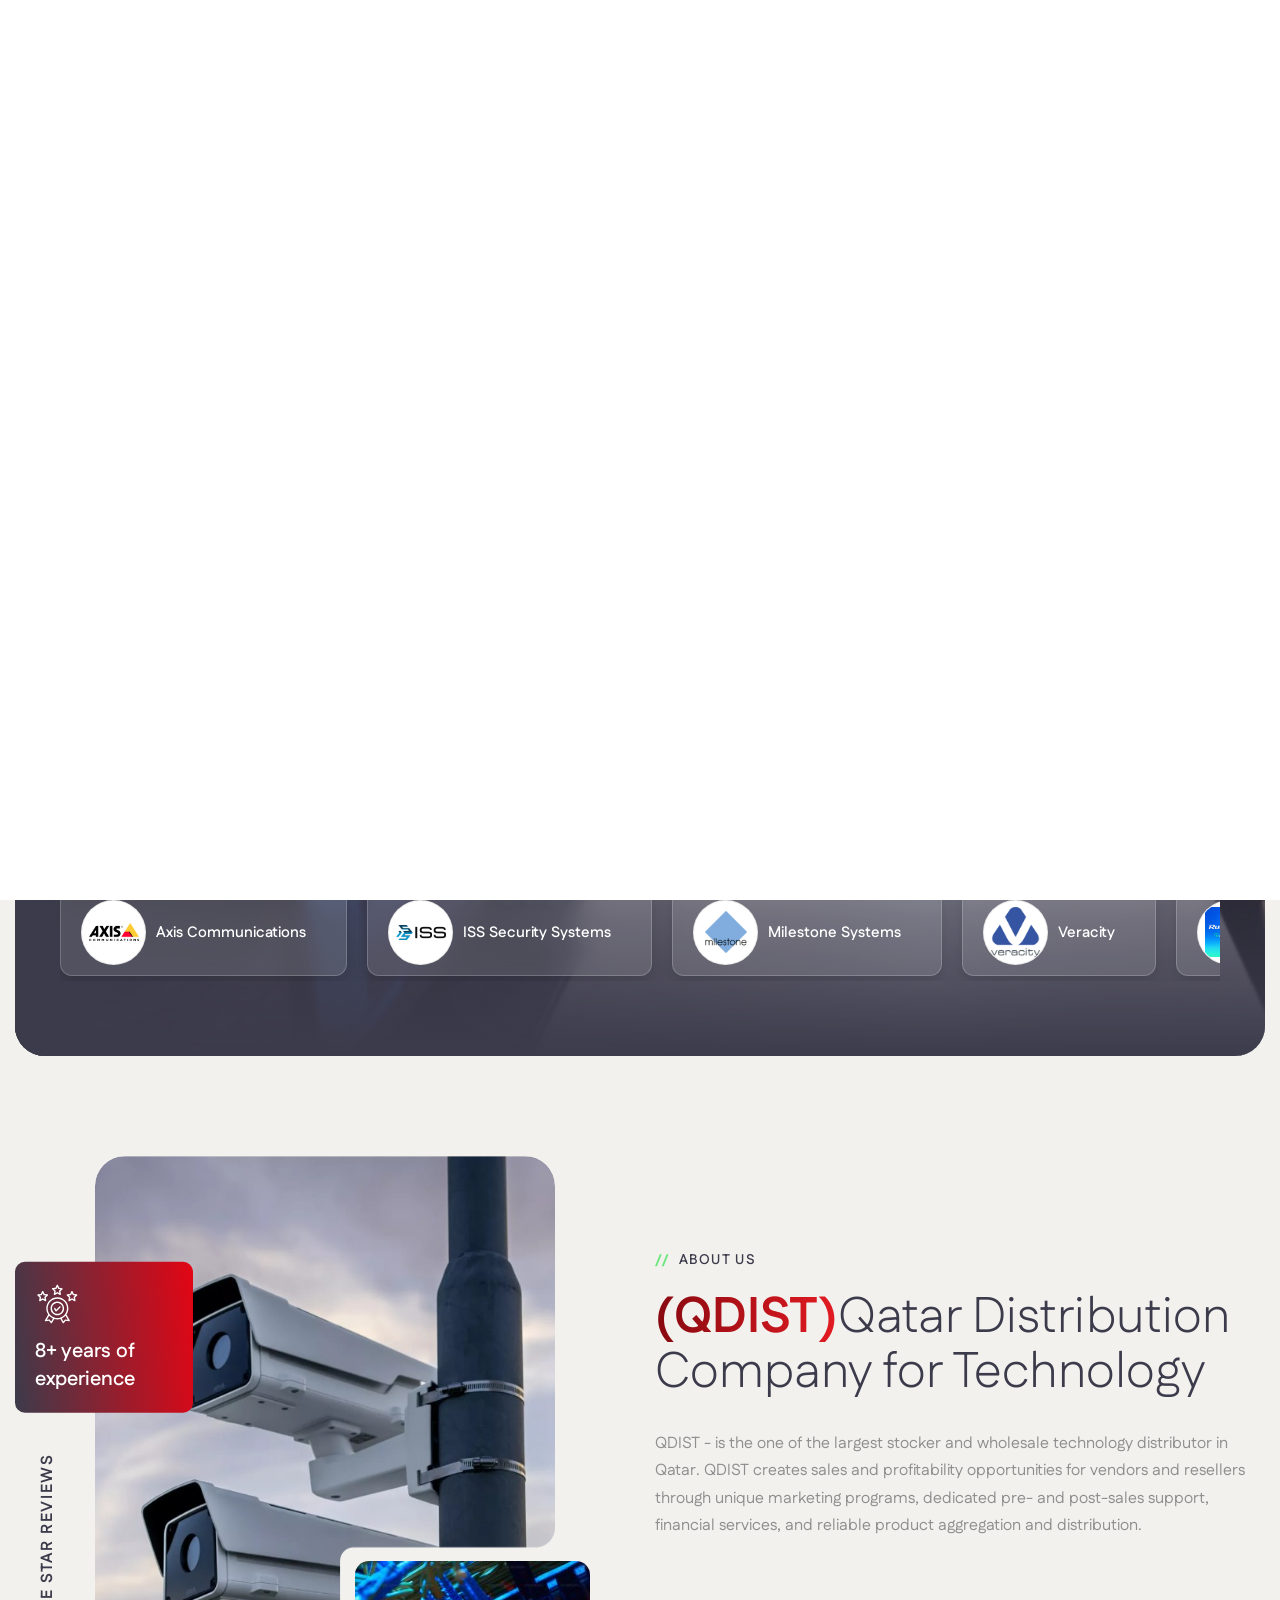
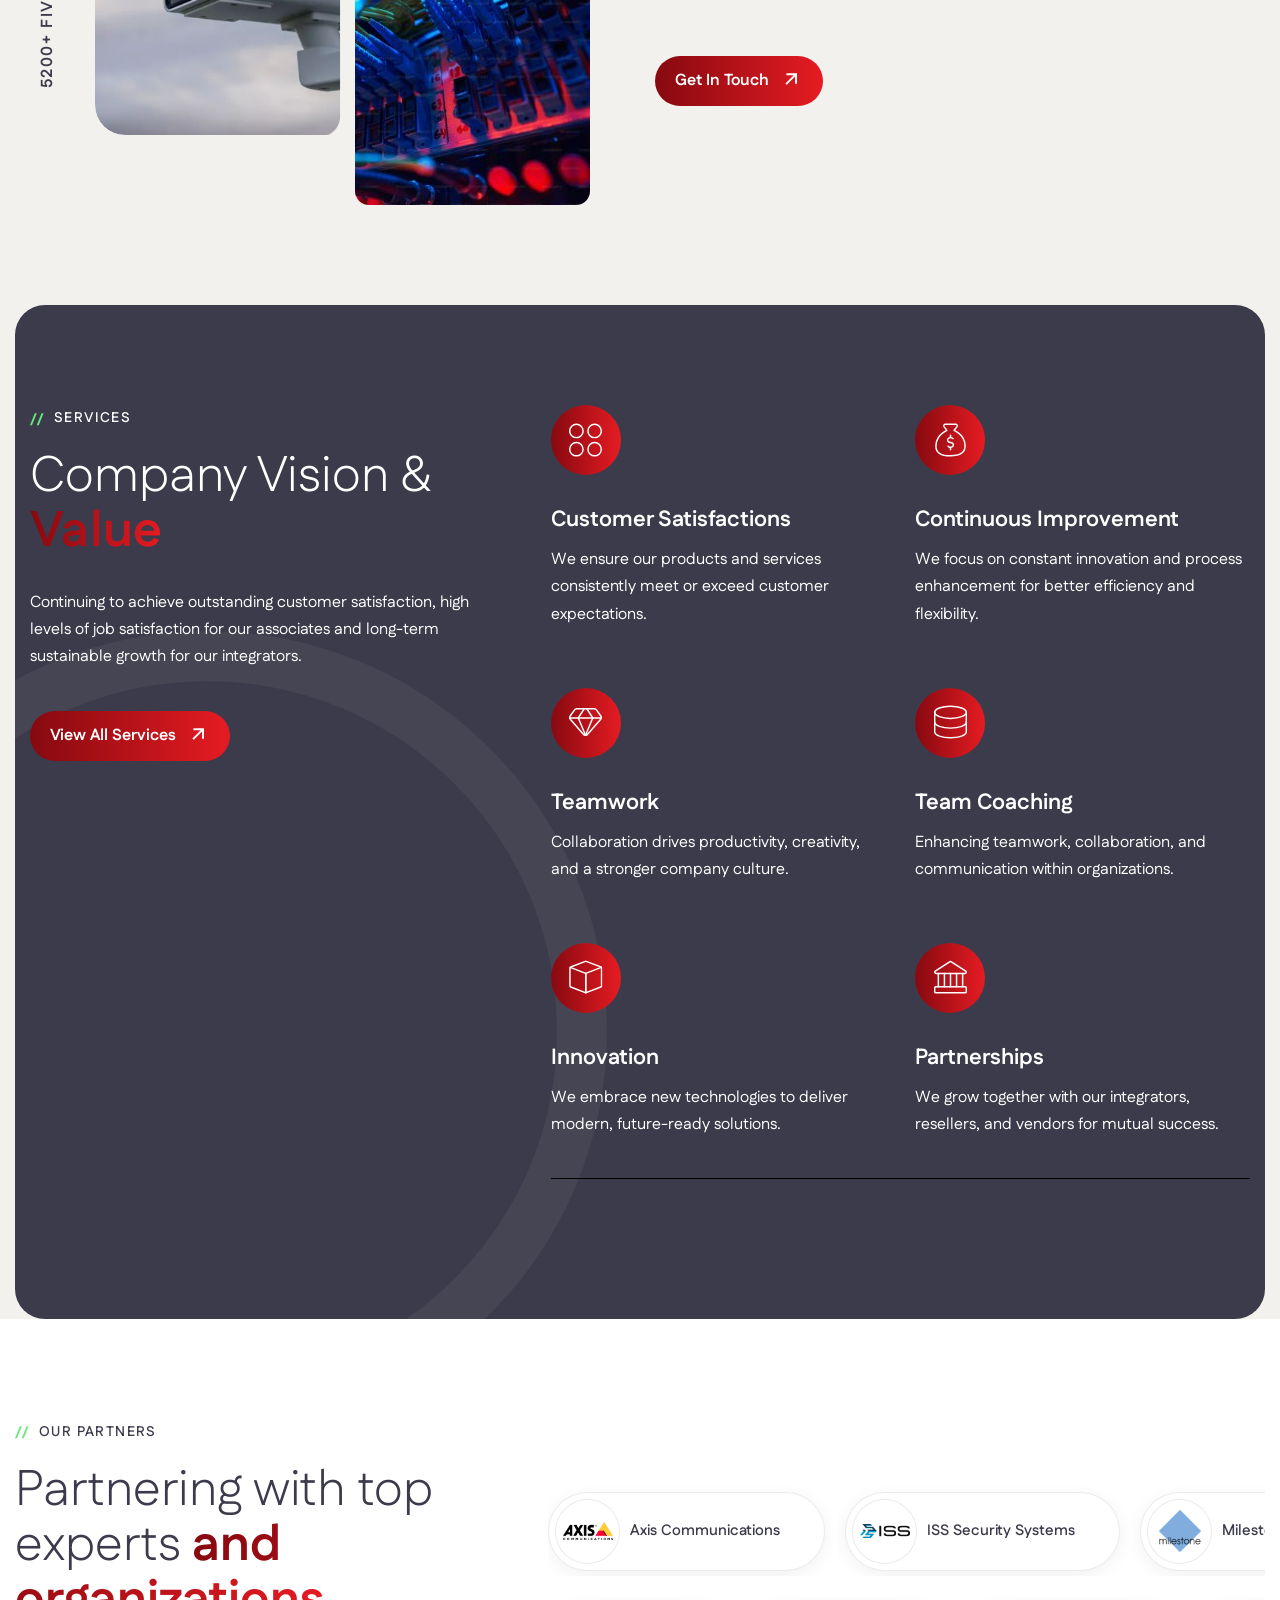
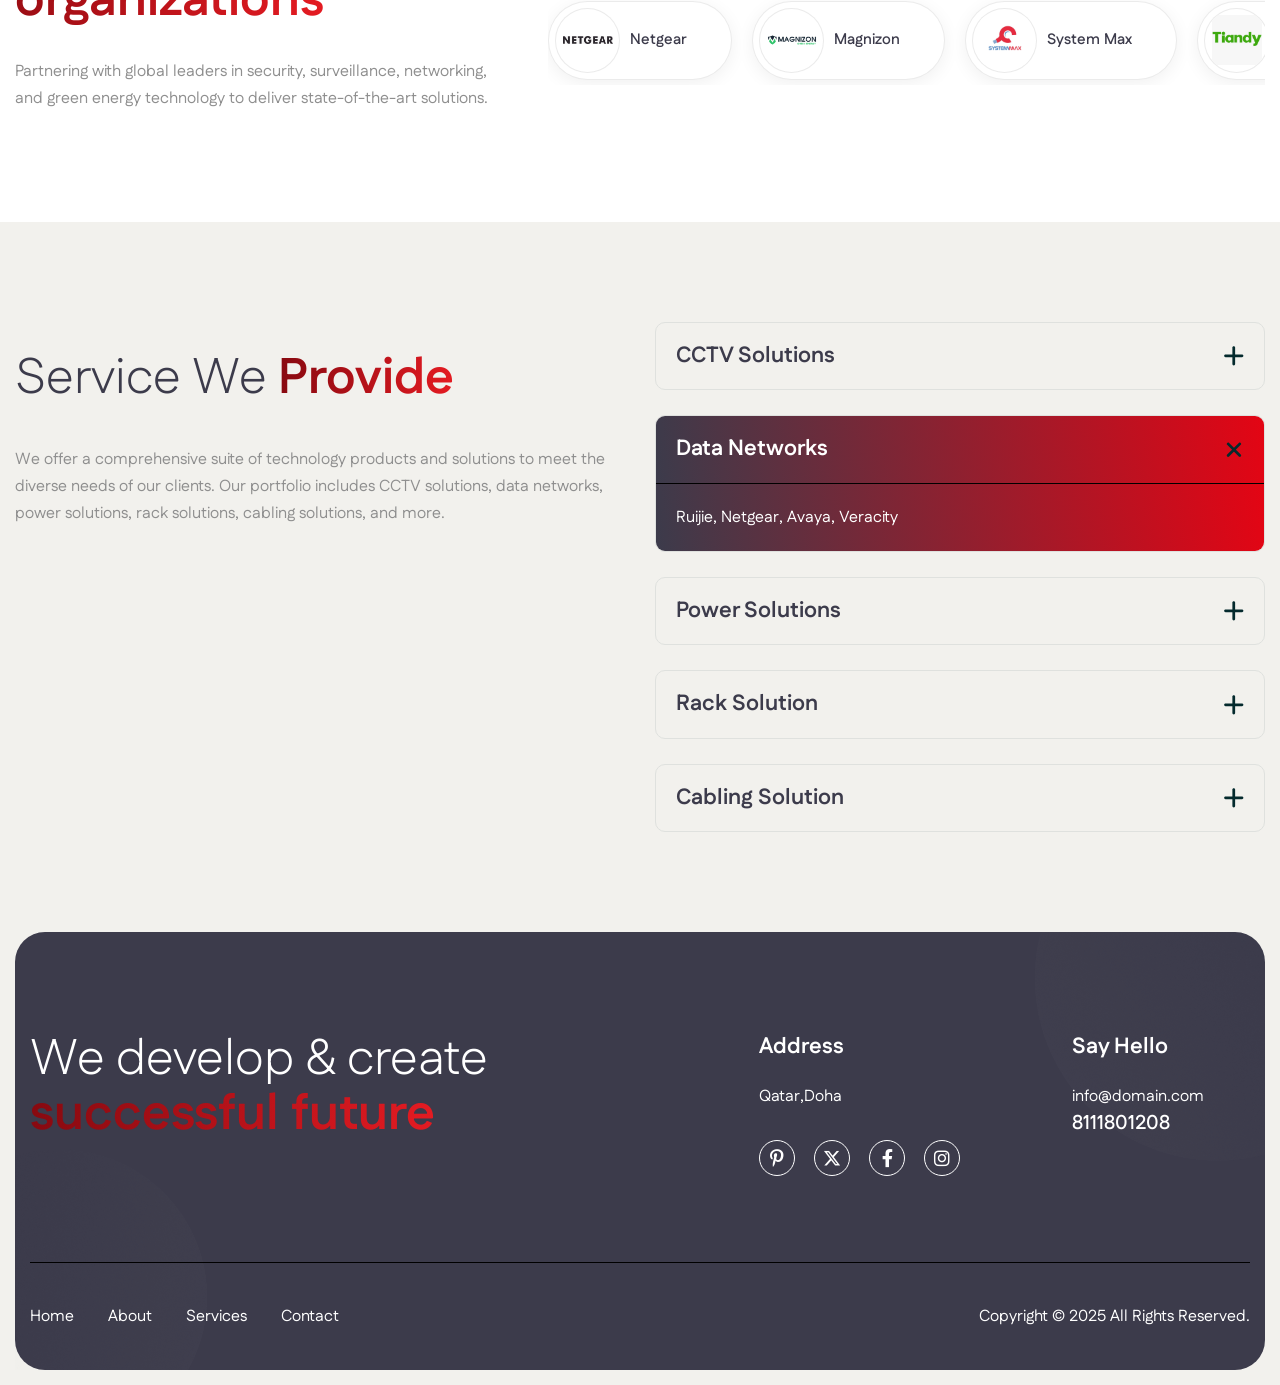
==== index.html @ bc9362ce "new" ====
<!DOCTYPE html>
<html lang="zxx">

<head>
    <!-- Meta -->
    <meta charset="utf-8">
    <meta http-equiv="X-UA-Compatible" content="IE=edge">
    <meta name="viewport" content="width=device-width, initial-scale=1.0, maximum-scale=1">
    <meta name="description" content="">
    <meta name="keywords" content="">
    <meta name="author" content="Awaiken">
    <!-- Page Title -->
    <title>Qdist</title>
    <!-- Favicon Icon -->
    <!-- <link rel="shortcut icon" type="image/x-icon" href="images/favicon.png"> -->
    <!-- Preconnect & Speed Resource Hints -->
    <link rel="dns-prefetch" href="https://fonts.googleapis.com">
    <link rel="dns-prefetch" href="https://fonts.gstatic.com">
    <link rel="preconnect" href="https://fonts.googleapis.com">
    <link rel="preconnect" href="https://fonts.gstatic.com" crossorigin>
    <link rel="preload" as="image" href="images/HeroSection/b.jpg">
    <link href="https://fonts.googleapis.com/css2?family=Fustat:wght@200..800&display=swap" rel="stylesheet">
    <!-- Bootstrap Css -->
    <link href="css/bootstrap.min.css" rel="stylesheet" media="screen">
    <!-- SlickNav Css -->
    <link href="css/slicknav.min.css" rel="stylesheet">
    <!-- Swiper Css -->
    <link rel="stylesheet" href="css/swiper-bundle.min.css">
    <!-- Font Awesome Icon Css-->
    <link href="css/all.css" rel="stylesheet" media="screen">
    <!-- Animated Css -->
    <link href="css/animate.css" rel="stylesheet">
    <!-- Magnific Popup Core Css File -->
    <link rel="stylesheet" href="css/magnific-popup.css">
    <!-- Mouse Cursor Css File -->
    <link rel="stylesheet" href="css/mousecursor.css">
    <!-- Main Custom Css -->
    <link href="css/custom.css" rel="stylesheet" media="screen">
    <link rel="stylesheet" href="css/mil-preloader.css">
</head>
<style>
    @import url('https://fonts.googleapis.com/css2?family=Agdasima:wght@400;700&family=Bonheur+Royale&family=Michroma&display=swap');
    .agdasima-regular {
  font-family: "Agdasima", sans-serif;
  font-weight: 400;
  font-style: normal;
  font-size: 60px;
}

</style>
<body>

<!-- Preloader Start -->
<script>
    if (sessionStorage.getItem('qdist_preloader_shown')) {
        document.write('<style>.mil-preloader { display: none !important; }</style>');
    }
</script>
<div class="mil-preloader">
    <div class="mil-preloader-animation">
        <div class="mil-pos-abs mil-animation-1">
            <p class="mil-h3 mil-muted mil-thin">Innovative</p>
            <p class="mil-h3 mil-muted">Connected</p>
            <p class="mil-h3 mil-muted mil-thin">Empowered</p>
        </div>
        <div class="mil-pos-abs mil-animation-2">
            <div class="mil-reveal-frame">
                <p class="mil-reveal-box"></p>
                <p class="mil-h3 mil-muted mil-thin">Empowering Qatar's Tech Infrastructure with <span style="color: red;"><b>QDIST</b></span></p>
            </div>
        </div>
    </div>
</div>
<!-- Preloader End -->

    <!-- Header Start -->
    <header class="main-header">
        <div class="header-sticky">
            <nav class="navbar navbar-expand-lg">
                <div class="container-fluid">
                    <!-- Logo Start -->
                    <a class="navbar-brand" href="./">
                        <img src="images/logo/New.png" alt="QDIST Logo" style="max-height: 70px; width: auto; vertical-align: middle;">
                    </a>
                    <!-- Logo End -->

                    <!-- Main Menu Start -->
                    <div class="collapse navbar-collapse main-menu">
                        <div class="nav-menu-wrapper">
                            <ul class="navbar-nav mr-auto" id="menu">
                                <li class="nav-item active"><a class="nav-link" href="./">Home</a></li>
                                <li class="nav-item"><a class="nav-link" href="service.html">About Us</a></li>
                                <li class="nav-item"><a class="nav-link" href="contact.html">Contact Us</a></li>
                            </ul>
                        </div>
                        <!-- Header Btn Start -->
                        <div class="header-btn d-inline-flex">
                            <a href="contact.html#google-map" class="btn-phone"><i class="fa-solid fa-location-dot"></i>Location</a>
                            <a href="contact.html" class="btn-default">get in touch</a>
                        </div>
                        <!-- Header Btn End -->
                    </div>
                    <!-- Main Menu End -->
                    <div class="navbar-toggle"></div>
                </div>
            </nav>
            <div class="responsive-menu"></div>
        </div>
    </header>
    <!-- Header End -->

    <!-- Hero Section Start -->
    <div class="hero bg-section">
        <!-- Hero Background Slideshow Start -->
        <div class="hero-bg-slideshow">
            <div class="hero-bg-slide active" style="background-image: url('images/HeroSection/b.jpg');"></div>
            <div class="hero-bg-slide" style="background-image: url('images/HeroSection/34.jpg');"></div>
            <div class="hero-bg-slide" style="background-image: url('images/HeroSection/Cam.jpg');"></div>
            <!-- <div class="hero-bg-slide" style="background-image: url('images/HeroSection/56.jpg');"></div> -->
                        <!-- <div class="hero-bg-slide" style="background-image: url('images/HeroSection/67.jpg');"></div> -->
                                                <div class="hero-bg-slide" style="background-image: url('images/HeroSection/78.jpg');"></div>

        </div>
        <!-- Hero Background Slideshow End -->

        <div class="hero-section">
            <div class="container-fluid">
                <div class="row">
                    <div class="col-lg-6 col-md-9">
                        <!-- Hero Content Start -->
                        <div class="hero-content">
                            <!-- Section Title Start -->
                            <div class="section-title">
                                <!-- <h3 class="wow fadeInUp">QATAR DISTRIBUTION COMPANY FOR TECHNOLOGY</h3> -->
                                <h1 class="wow fadeInUp" data-wow-delay="0.2s"><span style="color: #E41B22;">Q</span>DIST— Your Leading Technology Distribution Partner</h1>
                            </div>
                            <!-- Section Title End -->

                            <!-- Hero Button Start -->
                            <div class="hero-btn wow fadeInUp" data-wow-delay="0.4s">
                                <a href="contact.html" class="btn-default">get in touch</a>
                                <a href="service.html" class="btn-default btn-highlighted">explore more</a>
                            </div>
                            <!-- Hero Button End -->
                        </div>
                        <!-- Hero Content End -->
                    </div>
                </div>

                <div class="row">
                    <div class="col-lg-12">
                        <div class="hero-marquee-box wow fadeInUp" data-wow-delay="0.6s">
                            <h4 class="hero-marquee-title">// OUR BRANDS</h4>
                            <div class="marquee-container">
                                <div class="marquee-row" style="margin-bottom: 0;">
                                    <div class="marquee-track marquee-left" style="animation-duration: 35s;">
                                        <!-- Partner Items -->
                                        <div class="expertise-item" data-partner="axis">
                                            <div class="expertise-image">
                                                <figure class="image-anime">
                                                    <img src="images/partners/Axis_Communications_logo.svg.webp" alt="Axis Communications">
                                                </figure>
                                            </div>
                                            <div class="expertise-content">
                                                <p>Axis Communications</p>
                                            </div>
                                        </div>

                                        <div class="expertise-item" data-partner="iss">
                                            <div class="expertise-image">
                                                <figure class="image-anime">
                                                    <img src="images/partners/LOGO-ISS-Blanco_2026-300x88.png.webp" alt="ISS Intelligent Security Systems">
                                                </figure>
                                            </div>
                                            <div class="expertise-content">
                                                <p>ISS Security Systems</p>
                                            </div>
                                        </div>

                                        <div class="expertise-item" data-partner="milestone">
                                            <div class="expertise-image">
                                                <figure class="image-anime">
                                                    <img src="images/partners/milestone-systems-logo-png-transparent.png" alt="Milestone Systems">
                                                </figure>
                                            </div>
                                            <div class="expertise-content">
                                                <p>Milestone Systems</p>
                                            </div>
                                        </div>

                                        <div class="expertise-item" data-partner="veracity">
                                            <div class="expertise-image">
                                                <figure class="image-anime">
                                                    <img src="images/partners/logo.png" alt="Veracity">
                                                </figure>
                                            </div>
                                            <div class="expertise-content">
                                                <p>Veracity</p>
                                            </div>
                                        </div>

                                        <div class="expertise-item" data-partner="ruijie">
                                            <div class="expertise-image">
                                                <figure class="image-anime">
                                                    <img src="images/partners/Ruijie.jpeg" alt="Ruijie Networks">
                                                </figure>
                                            </div>
                                            <div class="expertise-content">
                                                <p>Ruijie Networks</p>
                                            </div>
                                        </div>

                                        <div class="expertise-item" data-partner="netgear">
                                            <div class="expertise-image">
                                                <figure class="image-anime">
                                                    <img src="images/partners/Netgear.jpeg" alt="Netgear">
                                                </figure>
                                            </div>
                                            <div class="expertise-content">
                                                <p>Netgear</p>
                                            </div>
                                        </div>

                                        <div class="expertise-item" data-partner="multimedia">
                                            <div class="expertise-image">
                                                <figure class="image-anime">
                                                    <img src="images/partners/idMKXMcOik_logos.png" alt="Multimedia Connect">
                                                </figure>
                                            </div>
                                            <div class="expertise-content">
                                                <p>Magnizon</p>
                                            </div>
                                        </div>

                                        <div class="expertise-item" data-partner="systemmax">
                                            <div class="expertise-image">
                                                <figure class="image-anime">
                                                    <img src="images/partners/353656364_6041986505911493_4466108540087880885_n.jpg" alt="System Max">
                                                </figure>
                                            </div>
                                            <div class="expertise-content">
                                                <p>System Max</p>
                                            </div>
                                        </div>

                                        <div class="expertise-item" data-partner="tiandy">
                                            <div class="expertise-image">
                                                <figure class="image-anime">
                                                    <img src="images/partners/Tiandy.jpeg" alt="Tiandy Technology">
                                                </figure>
                                            </div>
                                            <div class="expertise-content">
                                                <p>Tiandy Technology</p>
                                            </div>
                                        </div>

                                        <!-- Duplicated for Infinite Seamless Loop -->
                                        <div class="expertise-item" data-partner="axis">
                                            <div class="expertise-image">
                                                <figure class="image-anime">
                                                    <img src="images/partners/Axis_Communications_logo.svg.webp" alt="Axis Communications">
                                                </figure>
                                            </div>
                                            <div class="expertise-content">
                                                <p>Axis Communications</p>
                                            </div>
                                        </div>

                                        <div class="expertise-item" data-partner="iss">
                                            <div class="expertise-image">
                                                <figure class="image-anime">
                                                    <img src="images/partners/LOGO-ISS-Blanco_2026-300x88.png.webp" alt="ISS Intelligent Security Systems">
                                                </figure>
                                            </div>
                                            <div class="expertise-content">
                                                <p>ISS Security Systems</p>
                                            </div>
                                        </div>

                                        <div class="expertise-item" data-partner="milestone">
                                            <div class="expertise-image">
                                                <figure class="image-anime">
                                                    <img src="images/partners/milestone-systems-logo-png-transparent.png" alt="Milestone Systems">
                                                </figure>
                                            </div>
                                            <div class="expertise-content">
                                                <p>Milestone Systems</p>
                                            </div>
                                        </div>

                                        <div class="expertise-item" data-partner="veracity">
                                            <div class="expertise-image">
                                                <figure class="image-anime">
                                                    <img src="images/partners/logo.png" alt="Veracity">
                                                </figure>
                                            </div>
                                            <div class="expertise-content">
                                                <p>Veracity</p>
                                            </div>
                                        </div>

                                        <div class="expertise-item" data-partner="ruijie">
                                            <div class="expertise-image">
                                                <figure class="image-anime">
                                                    <img src="images/partners/Ruijie.jpeg" alt="Ruijie Networks">
                                                </figure>
                                            </div>
                                            <div class="expertise-content">
                                                <p>Ruijie Networks</p>
                                            </div>
                                        </div>

                                        <div class="expertise-item" data-partner="netgear">
                                            <div class="expertise-image">
                                                <figure class="image-anime">
                                                    <img src="images/partners/Netgear.jpeg" alt="Netgear">
                                                </figure>
                                            </div>
                                            <div class="expertise-content">
                                                <p>Netgear</p>
                                            </div>
                                        </div>

                                        <div class="expertise-item" data-partner="multimedia">
                                            <div class="expertise-image">
                                                <figure class="image-anime">
                                                    <img src="images/partners/idMKXMcOik_logos.png" alt="Multimedia Connect">
                                                </figure>
                                            </div>
                                            <div class="expertise-content">
                                                <p>Magnizon</p>
                                            </div>
                                        </div>

                                        <div class="expertise-item" data-partner="systemmax">
                                            <div class="expertise-image">
                                                <figure class="image-anime">
                                                    <img src="images/partners/353656364_6041986505911493_4466108540087880885_n.jpg" alt="System Max">
                                                </figure>
                                            </div>
                                            <div class="expertise-content">
                                                <p>System Max</p>
                                            </div>
                                        </div>

                                        <div class="expertise-item" data-partner="tiandy">
                                            <div class="expertise-image">
                                                <figure class="image-anime">
                                                    <img src="images/partners/Tiandy.jpeg" alt="Tiandy Technology">
                                                </figure>
                                            </div>
                                            <div class="expertise-content">
                                                <p>Tiandy Technology</p>
                                            </div>
                                        </div>
                                    </div>
                                </div>
                            </div>
                        </div>
                    </div>
                </div>
            </div>
        </div>
    </div>
    <!-- Hero Section End -->

    <!-- About Us Section Start -->
    <div class="about-us">
        <div class="container">
            <div class="row align-items-center">
                <div class="col-lg-6">
                    <!-- About Us Image Start -->
                    <div class="about-us-images">
                        <!-- About Us Img Start -->
                        <div class="about-us-img-1">
                            <figure class="image-anime">
                                <img src="images/Cam.jpeg" alt="">
                            </figure>
                        </div>
                        <!-- About Us Img End -->

                        <!-- About Us Img Start -->
                        <div class="about-us-img-2">
                            <figure class="image-anime">
                                <img src="images/about-us-img-2.jpg" alt="">
                            </figure>
                        </div>
                        <!-- About Us Img End -->

                        <!-- About Experience Box Start -->
                        <div class="about-experience-box">
                            <div class="icon-box">
                                <img src="images/icon-company-experience.svg" alt="">
                            </div>

                            <div class="about-experience-content">
                                <h3><span class="counter">30</span>+ years of experience</h3>
                            </div>
                        </div>
                        <!-- About Experience Box End -->

                        <!-- Company Review Start -->
                        <div class="company-review">
                            <h3>5200+ five star reviews</h3>
                        </div>
                        <!-- Company Review End -->
                    </div>
                    <!-- About Us Image End -->
                </div>

                <div class="col-lg-6">
                    <!-- About Us Content Start -->
                    <div class="about-us-content">
                        <!-- Section Title Start -->
                        <div class="section-title">
                            <h3 class="wow fadeInUp">about us</h3>
                            <h2 class="wow fadeInUp" data-wow-delay="0.2s"><span>(QDIST)</span>Qatar Distribution Company for Technology</h2>
                            <p class="wow fadeInUp" data-wow-delay="0.4s">QDIST - is the one of the largest stocker and wholesale technology distributor in Qatar. QDIST creates sales and profitability opportunities for vendors and resellers through unique marketing programs, dedicated pre- and post-sales support, financial services, and reliable product aggregation and distribution. </p>
                        </div>
                        <!-- Section Title End -->

                        <!-- About Us List Start -->
                        <div class="about-us-list wow fadeInUp" data-wow-delay="0.6s">
                            <ul>
                                <!-- <li>Cabling Solutions BL – Optronics, Selsor, B3</li> -->
<!-- 
                                <li>CCTV Solutions BL – Axis, Everfocus, Wavestore, GVD</li>
                                <li>Data Networks BL – Fujitsu, Netgear</li>
                                <li>Printing Solutions BL – PrintGear</li>
                                <li>Power Solutions BL – Tripp-Lite, the global leader in power solutions</li>
                            
                                
                                 -->
                              
                            </ul>
                        </div>
                        <br>
                        <br>
                        <br>
                        <!-- About Us List End -->

                    
                        <!-- About Us Body End -->

                        <!-- About Us Footet Start -->
                        <div class="about-us-footer wow fadeInUp" data-wow-delay="1s">
                            <a href="contact.html" class="btn-default">get in touch</a>
                        </div>
                        <!-- About Us Footet End -->
                    </div>
                    <!-- About Us Content End -->
                </div>
            </div>
        </div>
    </div>
    <!-- About Us Section End -->




    
    <!-- Our Service Start -->
    <div class="our-service bg-section">
        <div class="container">
            <div class="row">
                <div class="col-lg-5">
                    <!-- Service Content Start -->
                    <div class="service-content">
                        <!-- Section Title Start -->
                        <div class="section-title">
                            <h3 class="wow fadeInUp">services</h3>
                            <h2 class="wow fadeInUp" data-wow-delay="0.25s">Company Vision & <span>Value</span></h2>
                            <p class="wow fadeInUp" data-wow-delay="0.5s">Continuing to achieve outstanding customer satisfaction, high levels of job satisfaction for our associates and long-term sustainable growth for our integrators.</p>
                        </div>
                        <!-- Section Title End -->

                        <!-- Service Btn Start -->
                        <div class="service-btn wow fadeInUp" data-wow-delay="0.75s">
                            <a href="service.html" class="btn-default">view all services</a>
                        </div>
                        <!-- Service Btn End -->
                    </div>
                    <!-- Service Content End -->
                </div>

                <div class="col-lg-7">
                    <!-- Service Item List Start -->
                    <div class="service-item-list">
                        <!-- Service Item Start -->
                        <div class="service-item wow fadeInUp">
                            <div class="icon-box">
                                <img src="images/icon-services-1.svg" alt="">
                            </div>

                            <div class="service-item-content">
                                <h3>Customer Satisfactions</h3>
                                <p>We ensure our products and services consistently meet or exceed customer expectations.</p>
                            </div>
                        </div>
                        <!-- Service Item Start -->

                        <!-- Service Item Start -->
                        <div class="service-item wow fadeInUp" data-wow-delay="0.2s">
                            <div class="icon-box">
                                <img src="images/icon-services-2.svg" alt="">
                            </div>

                            <div class="service-item-content">
                                <h3>Continuous Improvement</h3>
                                <p>We focus on constant innovation and process enhancement for better efficiency and flexibility.</p>
                            </div>
                        </div>
                        <!-- Service Item Start -->

                        <!-- Service Item Start -->
                        <div class="service-item wow fadeInUp" data-wow-delay="0.4s">
                            <div class="icon-box">
                                <img src="images/icon-services-3.svg" alt="">
                            </div>

                            <div class="service-item-content">
                                <h3>Teamwork</h3>
                                <p>Collaboration drives productivity, creativity, and a stronger company culture.</p>
                            </div>
                        </div>
                        <!-- Service Item Start -->

                        <!-- Service Item Start -->
                        <div class="service-item wow fadeInUp" data-wow-delay="0.6s">
                            <div class="icon-box">
                                <img src="images/icon-services-4.svg" alt="">
                            </div>

                            <div class="service-item-content">
                                <h3>team coaching</h3>
                                <p>Enhancing teamwork, collaboration, and communication within organizations.</p>
                            </div>
                        </div>
                        <!-- Service Item Start -->

                        <!-- Service Item Start -->
                        <div class="service-item wow fadeInUp" data-wow-delay="0.8s">
                            <div class="icon-box">
                                <img src="images/icon-services-5.svg" alt="">
                            </div>

                            <div class="service-item-content">
                                <h3>Innovation</h3>
                                <p>We embrace new technologies to deliver modern, future-ready solutions.</p>
                            </div>
                        </div>
                        <!-- Service Item Start -->

                        <!-- Service Item Start -->
                        <div class="service-item wow fadeInUp" data-wow-delay="1s">
                            <div class="icon-box">
                                <img src="images/icon-services-6.svg" alt="">
                            </div>

                            <div class="service-item-content">
                                <h3>Partnerships</h3>
                                <p>We grow together with our integrators, resellers, and vendors for mutual success.</p>
                            </div>
                        </div>
                        <!-- Service Item Start -->
                    </div>
                    <!-- Service Item List End -->

                    <!-- Service Footer Start -->
                 
                    <!-- Service Footer Start -->
                </div>
            </div>
        </div>
    </div>




<!--  -->
    <!-- Our Service End -->

    <!-- Our Potential Start -->
   <div class="our-partners">
        <div class="container">
            <div class="row align-items-center">
                <div class="col-lg-5">
                    <!-- Our Partners Content Start -->
                    <div class="our-partners-content">
                        <!-- Section Title Start -->
                        <div class="section-title">
                            <h3 class="partner-subtitle wow fadeInUp" style="visibility: visible; animation-name: fadeInUp;">our partners</h3>
                            <h2 class="partner-title wow fadeInUp" data-wow-delay="0.25s" style="visibility: visible; animation-delay: 0.25s; animation-name: fadeInUp;">Partnering with top experts <span>and organizations</span></h2>
                            <p class="partner-desc wow fadeInUp" data-wow-delay="0.5s" style="visibility: visible; animation-delay: 0.5s; animation-name: fadeInUp;">Partnering with global leaders in security, surveillance, networking, and green energy technology to deliver state-of-the-art solutions.</p>
                        </div>
                        <!-- Section Title End -->

                        <!-- Partners Button Start -->
                        <div class="partner-btn wow fadeInUp" data-wow-delay="0.75s" style="visibility: visible; animation-delay: 0.75s; animation-name: fadeInUp; display: none;">
                            <a href="#" target="_blank" class="btn-default partner-link">visit company site <i class="fa-solid fa-arrow-up-right-from-square ms-1"></i></a>
                        </div>
                        <!-- Partners Button End -->
                    </div>
                    <!-- Our Partners Content End -->
                </div>

                <div class="col-lg-7">
                    <div class="marquee-container">
                        <!-- Marquee Row 1 (Left Animation) -->
                        <div class="marquee-row">
                            <div class="marquee-track marquee-left">
                                <div class="expertise-item" data-partner="axis">
                                    <div class="expertise-image">
                                        <figure class="image-anime">
                                            <img src="images/partners/Axis_Communications_logo.svg.webp" alt="Axis Communications">
                                        </figure>
                                    </div>
                                    <div class="expertise-content">
                                        <p>Axis Communications</p>
                                    </div>
                                </div>

                                <div class="expertise-item" data-partner="iss">
                                    <div class="expertise-image">
                                        <figure class="image-anime">
                                            <img src="images/partners/LOGO-ISS-Blanco_2026-300x88.png.webp" alt="ISS Intelligent Security Systems">
                                        </figure>
                                    </div>
                                    <div class="expertise-content">
                                        <p>ISS Security Systems</p>
                                    </div>
                                </div>

                                <div class="expertise-item" data-partner="milestone">
                                    <div class="expertise-image">
                                        <figure class="image-anime">
                                            <img src="images/partners/milestone-systems-logo-png-transparent.png" alt="Milestone Systems">
                                        </figure>
                                    </div>
                                    <div class="expertise-content">
                                        <p>Milestone Systems</p>
                                    </div>
                                </div>

                                <div class="expertise-item" data-partner="veracity">
                                    <div class="expertise-image">
                                        <figure class="image-anime">
                                            <img src="images/partners/logo.png" alt="Veracity">
                                        </figure>
                                    </div>
                                    <div class="expertise-content">
                                        <p>Veracity</p>
                                    </div>
                                </div>

                                <div class="expertise-item" data-partner="ruijie">
                                    <div class="expertise-image">
                                        <figure class="image-anime">
                                            <img src="images/partners/Ruijie.jpeg" alt="Ruijie Networks">
                                        </figure>
                                    </div>
                                    <div class="expertise-content">
                                        <p>Ruijie Networks</p>
                                    </div>
                                </div>

                                <!-- Duplicated for Infinite Loop -->
                                <div class="expertise-item" data-partner="axis">
                                    <div class="expertise-image">
                                        <figure class="image-anime">
                                            <img src="images/partners/Axis_Communications_logo.svg.webp" alt="Axis Communications">
                                        </figure>
                                    </div>
                                    <div class="expertise-content">
                                        <p>Axis Communications</p>
                                    </div>
                                </div>

                                <div class="expertise-item" data-partner="iss">
                                    <div class="expertise-image">
                                        <figure class="image-anime">
                                            <img src="images/partners/LOGO-ISS-Blanco_2026-300x88.png.webp" alt="ISS Intelligent Security Systems">
                                        </figure>
                                    </div>
                                    <div class="expertise-content">
                                        <p>ISS Security Systems</p>
                                    </div>
                                </div>

                                <div class="expertise-item" data-partner="milestone">
                                    <div class="expertise-image">
                                        <figure class="image-anime">
                                            <img src="images/partners/milestone-systems-logo-png-transparent.png" alt="Milestone Systems">
                                        </figure>
                                    </div>
                                    <div class="expertise-content">
                                        <p>Milestone Systems</p>
                                    </div>
                                </div>
                            </div>
                        </div>

                        <!-- Marquee Row 2 (Right Animation) -->
                        <div class="marquee-row">
                            <div class="marquee-track marquee-right">
                                <div class="expertise-item" data-partner="netgear">
                                    <div class="expertise-image">
                                        <figure class="image-anime">
                                            <img src="images/partners/Netgear.jpeg" alt="Netgear">
                                        </figure>
                                    </div>
                                    <div class="expertise-content">
                                        <p>Netgear</p>
                                    </div>
                                </div>

                                <div class="expertise-item" data-partner="multimedia">
                                    <div class="expertise-image">
                                        <figure class="image-anime">
                                            <img src="images/partners/idMKXMcOik_logos.png" alt="Multimedia Connect">
                                        </figure>
                                    </div>
                                    <div class="expertise-content">
                                        <p>Magnizon</p>
                                    </div>
                                </div>

                                <div class="expertise-item" data-partner="systemmax">
                                    <div class="expertise-image">
                                        <figure class="image-anime">
                                            <img src="images/partners/353656364_6041986505911493_4466108540087880885_n.jpg" alt="System Max">
                                        </figure>
                                    </div>
                                    <div class="expertise-content">
                                        <p>System Max</p>
                                    </div>
                                </div>

                                <div class="expertise-item" data-partner="tiandy">
                                    <div class="expertise-image">
                                        <figure class="image-anime">
                                            <img src="images/partners/Tiandy.jpeg" alt="Tiandy Technology">
                                        </figure>
                                    </div>
                                    <div class="expertise-content">
                                        <p>Tiandy Technology</p>
                                    </div>
                                </div>

                                <!-- Duplicated for Infinite Loop -->
                                <div class="expertise-item" data-partner="netgear">
                                    <div class="expertise-image">
                                        <figure class="image-anime">
                                            <img src="images/partners/Netgear.jpeg" alt="Netgear">
                                        </figure>
                                    </div>
                                    <div class="expertise-content">
                                        <p>Netgear</p>
                                    </div>
                                </div>

                                <div class="expertise-item" data-partner="multimedia">
                                    <div class="expertise-image">
                                        <figure class="image-anime">
                                            <img src="images/partners/idMKXMcOik_logos.png" alt="Multimedia Connect">
                                        </figure>
                                    </div>
                                    <div class="expertise-content">
                                        <p>Magnizon</p>
                                    </div>
                                </div>

                                <div class="expertise-item" data-partner="systemmax">
                                    <div class="expertise-image">
                                        <figure class="image-anime">
                                            <img src="images/partners/353656364_6041986505911493_4466108540087880885_n.jpg" alt="System Max">
                                        </figure>
                                    </div>
                                    <div class="expertise-content">
                                        <p>System Max</p>
                                    </div>
                                </div>

                                <div class="expertise-item" data-partner="tiandy">
                                    <div class="expertise-image">
                                        <figure class="image-anime">
                                            <img src="images/partners/Tiandy.jpeg" alt="Tiandy Technology">
                                        </figure>
                                    </div>
                                    <div class="expertise-content">
                                        <p>Tiandy</p>
                                    </div>
                                </div>
                            </div>
                        </div>
                    </div>
                </div>
            </div>
        </div>
    </div>
    <!-- Our Potential End -->

    <!-- Our Pricing Section Start -->
  
    <!-- Our Pricing Section End -->

    <!-- Our Expertise Section Start -->

    <!-- Our Expertise Section End -->

    <!-- Intro Video Section Start -->
 
    <!-- Intro Video Section End -->


    <!-- Company Growth Section Start -->

    <!-- Company Growth Section End -->

    <!-- Our FAQs Section Start -->
    <div class="our-faqs">
        <div class="container">
            <div class="row">
                <div class="col-lg-6">
                    <!-- Our FAQs Content Start -->
                    <div class="our-faqs-content">
                        <!-- Section Title Start -->
                        <div class="section-title">
                            <h3 class="wow fadeInUp"></h3>
                            <h2 class="wow fadeInUp" data-wow-delay="0.25s">Service We <span>Provide</span></h2>
                        </div>
                        <!-- Section Title End -->
                            <p class="wow fadeInUp" data-wow-delay="0.4s">We offer a comprehensive suite of technology products and solutions to meet the diverse needs of our clients. Our portfolio includes CCTV solutions, data networks, power solutions, rack solutions, cabling solutions, and more.</p>

                    </div>
                    <!-- Our FAQs Content End -->
                </div>

                <div class="col-lg-6">
                    <div class="our-faq-section">
                        <!-- FAQ Accordion Start -->
                        <div class="faq-accordion" id="faqaccordion">
                            <!-- FAQ Item Start -->
                            <div class="accordion-item wow fadeInUp">
                                <h2 class="accordion-header" id="heading1">
                                    <button class="accordion-button collapsed" type="button" data-bs-toggle="collapse" data-bs-target="#collapse1" aria-expanded="true" aria-controls="collapse1">
                                        CCTV Solutions 
                                    </button>
                                </h2>
                                <div id="collapse1" class="accordion-collapse collapse" aria-labelledby="heading1" data-bs-parent="#faqaccordion">
                                    <div class="accordion-body">
                                        <p>Axis, Tiandy, Everfocus, UNV, ISS</p>
                                    </div>
                                </div>
                            </div>
                            <!-- FAQ Item End -->

                            <!-- FAQ Item Start -->
                            <div class="accordion-item wow fadeInUp" data-wow-delay="0.2s">
                                <h2 class="accordion-header" id="heading2">
                                    <button class="accordion-button " type="button" data-bs-toggle="collapse" data-bs-target="#collapse2" aria-expanded="false" aria-controls="collapse2">
                                       Data Networks
                                    </button>
                                </h2>
                                <div id="collapse2" class="accordion-collapse collapse show" aria-labelledby="heading2" data-bs-parent="#faqaccordion">
                                    <div class="accordion-body">
                                        <p>Ruijie, Netgear, Avaya, Veracity </p>
                                    </div>
                                </div>
                            </div>
                            <!-- FAQ Item End -->

                            <!-- FAQ Item Start -->
                            <div class="accordion-item wow fadeInUp" data-wow-delay="0.4s">
                                <h2 class="accordion-header" id="heading3">
                                    <button class="accordion-button collapsed" type="button" data-bs-toggle="collapse" data-bs-target="#collapse3" aria-expanded="false" aria-controls="collapse3">
                                        Power Solutions
                                    </button>
                                </h2>
                                <div id="collapse3" class="accordion-collapse collapse" aria-labelledby="heading3" data-bs-parent="#faqaccordion">
                                    <div class="accordion-body">
                                        <p>Magnizon, the global leader in power solutions </p>
                                    </div>
                                </div>
                            </div>
                            <!-- FAQ Item End -->

                            <!-- FAQ Item Start -->
                            <!-- <div class="accordion-item wow fadeInUp" data-wow-delay="0.6s">
                                <h2 class="accordion-header" id="heading4">
                                    <button class="accordion-button collapsed" type="button" data-bs-toggle="collapse" data-bs-target="#collapse4" aria-expanded="false" aria-controls="collapse4">
                                       Wifi Solution
                                    </button>
                                </h2>
                                <div id="collapse4" class="accordion-collapse collapse" aria-labelledby="heading4" data-bs-parent="#faqaccordion">
                                    <div class="accordion-body">
                                        <p>Ruijie</p>
                                    </div>
                                </div>
                            </div> -->
                            <div class="accordion-item wow fadeInUp" data-wow-delay="0.6s">
                                <h2 class="accordion-header" id="heading5">
                                    <button class="accordion-button collapsed" type="button" data-bs-toggle="collapse" data-bs-target="#collapse5" aria-expanded="false" aria-controls="collapse5">
                                       Rack Solution
                                    </button>
                                </h2>
                                <div id="collapse5" class="accordion-collapse collapse" aria-labelledby="heading5" data-bs-parent="#faqaccordion">
                                    <div class="accordion-body">
                                        <p>Systemmax </p>
                                    </div>
                                </div>
                            </div>
                            <div class="accordion-item wow fadeInUp" data-wow-delay="0.6s">
                                <h2 class="accordion-header" id="heading6">
                                    <button class="accordion-button collapsed" type="button" data-bs-toggle="collapse" data-bs-target="#collapse6" aria-expanded="false" aria-controls="collapse6">
                                       Cabling Solution
                                    </button>
                                </h2>
                                <div id="collapse6" class="accordion-collapse collapse" aria-labelledby="heading6" data-bs-parent="#faqaccordion">
                                    <div class="accordion-body">
                                        <p>Optronics, Belconn, MMC, COMMPORT </p>
                                    </div>
                                </div>
                            </div>
                            <!-- FAQ Item End -->

                        
                        </div>
                        <!-- FAQ Accordion End -->
                    </div>
                </div>
            </div>
        </div>
    </div>
    <!-- Our FAQs Section End -->




    <!-- Our Blog Section End -->

    <!-- Footer Start -->
    <footer class="main-footer bg-section">
        <div class="container">
            <div class="row">
                <div class="col-lg-7 col-md-6">
                    <!-- About Footer Start -->
                    <div class="about-footer">
                        <!-- Section Title Start -->
                        <div class="section-title">
                            <h2>We develop & create <span>successful future</span></h2>
                        </div>
                        <!-- Section Title End -->
                    </div>
                    <!-- About Footer End -->
                </div>

                <div class="col-lg-3 col-md-3">
                    <!-- Footer Contact Information Start -->
                    <div class="footer-contact-info">
                        <h3><a href="contact.html#google-map" style="color: inherit; text-decoration: none;">address</a></h3>
                        <p><a href="contact.html#google-map" style="color: inherit; text-decoration: none;">Qatar,Doha </a></p>
                    </div>
                    <!-- Footer Contact Information End -->

                    <!-- Footer Social Link Start -->
                    <div class="footer-social-links">
                        <ul>
                            <li><a href="#"><i class="fa-brands fa-pinterest-p"></i></a></li>
                            <li><a href="#"><i class="fa-brands fa-x-twitter"></i></a></li>
                            <li><a href="#"><i class="fa-brands fa-facebook-f"></i></a></li>
                            <li><a href="#"><i class="fa-brands fa-instagram"></i></a></li>
                        </ul>
                    </div>
                    <!-- Footer Social Link End -->
                </div>

                <div class="col-lg-2 col-md-3">
                    <!-- Footer Contact Information Start -->
                    <div class="footer-contact-info">
                        <h3>say hello</h3>
                        <p>info@domain.com</p>
                        <p><span>8111801208</span></p>
                    </div>
                    <!-- Footer Contact Information End -->
                </div>
            </div>

            <!-- Footer Copyright Section Start -->
            <div class="footer-copyright">
                <div class="row align-items-center">
                    <div class="col-md-6">
                        <!-- Footer Menu Start -->
                        <div class="footer-menu">
                            <ul>
                                <li><a href="./">home</a></li>
                                <li><a href="service.html">about</a></li>
                                <li><a href="service.html">services</a></li>
                                <li><a href="contact.html">contact</a></li>
                            </ul>
                        </div>
                        <!-- Footer Menu End -->
                    </div>

                    <div class="col-md-6">
                        <!-- Footer Copyright Start -->
                        <div class="footer-copyright-text">
                            <p>Copyright © 2025 All Rights Reserved.</p>
                        </div>
                        <!-- Footer Copyright End -->
                    </div>
                </div>
            </div>
            <!-- Footer Copyright Section End -->
        </div>
    </footer>

      
    <!-- Footer End -->

    <!-- Jquery Library File -->
    <script src="js/jquery-3.7.1.min.js"></script>
    <!-- Bootstrap js file -->
    <script src="js/bootstrap.min.js"></script>
    <!-- Validator js file -->
    <script src="js/validator.min.js"></script>
    <!-- SlickNav js file -->
    <script src="js/jquery.slicknav.js"></script>
    <!-- Swiper js file -->
    <script src="js/swiper-bundle.min.js"></script>
    <!-- Counter js file -->
    <script src="js/jquery.waypoints.min.js"></script>
    <script src="js/jquery.counterup.min.js"></script>
    <!-- Magnific js file -->
    <script src="js/jquery.magnific-popup.min.js"></script>
    <!-- SmoothScroll -->
    <script src="js/SmoothScroll.js"></script>
    <!-- Parallax js -->
    <script src="js/parallaxie.js"></script>
    <!-- MagicCursor js file -->
    <script src="js/gsap.min.js"></script>
    <script src="js/magiccursor.js"></script>
    <!-- Text Effect js file -->
    <script src="js/SplitText.js"></script>
    <script src="js/ScrollTrigger.min.js"></script>
    <!-- YTPlayer js File -->
    <script src="js/jquery.mb.YTPlayer.min.js"></script>
    <!-- Wow js file -->
    <script src="js/wow.js"></script>
    <!-- Main Custom js file -->
    <script src="js/function.js"></script>
</body>

</html>
---- css/mousecursor.css ----
/*! normalize.css v7.0.0 | MIT License | github.com/necolas/normalize.css */

.cb-cursor {
    position: fixed;
    top: 0;
    left: 0;
    z-index: 150;
    contain: layout style size;
    pointer-events: none;
    will-change: transform;
    -webkit-transition: opacity 0.3s, color 0.4s;
    -o-transition: opacity 0.3s, color 0.4s;
    -moz-transition: opacity 0.3s, color 0.4s;
    transition: opacity 0.3s, color 0.4s;
}

.cb-cursor:before {
    content: "";
    position: absolute;
    top: -24px;
    left: -24px;
    display: block;
    width: 48px;
    height: 48px;
    -webkit-transform: scale(0);
    -moz-transform: scale(0);
    -ms-transform: scale(0);
    -o-transform: scale(0);
    transform: scale(0);
    -webkit-border-radius: 50%;
    -moz-border-radius: 50%;
    border-radius: 50%;
    -webkit-transition: opacity 0.1s, -webkit-transform 0.3s ease-in-out;
    transition: opacity 0.1s, -webkit-transform 0.3s ease-in-out;
    -o-transition: opacity 0.1s, -o-transform 0.3s ease-in-out;
    -moz-transition: transform 0.3s ease-in-out, opacity 0.1s, -moz-transform 0.3s ease-in-out;
    transition: transform 0.3s ease-in-out, opacity 0.1s;
    transition: transform 0.3s ease-in-out, opacity 0.1s, -webkit-transform 0.3s ease-in-out, -moz-transform 0.3s ease-in-out, -o-transform 0.3s ease-in-out;
}

.cb-cursor-text {
    position: absolute;
    top: -18px;
    left: -18px;
    width: 36px;
    height: 36px;
    display: -webkit-box;
    display: -webkit-flex;
    display: -moz-box;
    display: -ms-flexbox;
    display: flex;
    -webkit-box-align: center;
    -webkit-align-items: center;
    -moz-box-align: center;
    -ms-flex-align: center;
    align-items: center;
    -webkit-box-pack: center;
    -webkit-justify-content: center;
    -moz-box-pack: center;
    -ms-flex-pack: center;
    justify-content: center;
    -webkit-transform: scale(0) rotate(10deg);
    -moz-transform: scale(0) rotate(10deg);
    -ms-transform: scale(0) rotate(10deg);
    -o-transform: scale(0) rotate(10deg);
    transform: scale(0) rotate(10deg);
    opacity: 0;
    color: white;
    font-size: 16px;
    line-height: 20px;
    text-align: center;
    letter-spacing: -0.01em;
    -webkit-transition: opacity 0.4s, -webkit-transform 0.3s;
    transition: opacity 0.4s, -webkit-transform 0.3s;
    -o-transition: opacity 0.4s, -o-transform 0.3s;
    -moz-transition: opacity 0.4s, transform 0.3s, -moz-transform 0.3s;
    transition: opacity 0.4s, transform 0.3s;
    transition: opacity 0.4s, transform 0.3s, -webkit-transform 0.3s, -moz-transform 0.3s, -o-transform 0.3s;
}

@supports (mix-blend-mode: exclusion) {
    .cb-cursor.-exclusion,
    .cb-cursor.-opaque {
        mix-blend-mode: exclusion;
    }
}

@supports (mix-blend-mode: exclusion) {
    .cb-cursor.-exclusion:before,
    .cb-cursor.-opaque:before {
        background: white;
    }
}

.cb-cursor.-normal,
.cb-cursor.-text {
    mix-blend-mode: normal;
}

.cb-cursor.-normal:before,
.cb-cursor.-text:before {
    background: currentColor;
}

.cb-cursor.-inverse {
    color: white;
}

.cb-cursor.-visible:before {
    -webkit-transform: scale(0.2);
    -moz-transform: scale(0.2);
    -ms-transform: scale(0.2);
    -o-transform: scale(0.2);
    transform: scale(0.2);
}

.cb-cursor.-visible.-active:before {
    -webkit-transform: scale(0.23);
    -moz-transform: scale(0.23);
    -ms-transform: scale(0.23);
    -o-transform: scale(0.23);
    transform: scale(0.23);
    -webkit-transition-duration: 0.2s;
    -moz-transition-duration: 0.2s;
    -o-transition-duration: 0.2s;
    transition-duration: 0.2s;
}

.cb-cursor.-pointer:before {
    -webkit-transform: scale(0);
    -moz-transform: scale(0);
    -ms-transform: scale(0);
    -o-transform: scale(0);
    transform: scale(0);
}

.cb-cursor.-text:before {
    background: #000;
    opacity: 0.80;
    backdrop-filter: blur(10);
    -webkit-transform: scale(1.7);
    -moz-transform: scale(1.7);
    -ms-transform: scale(1.7);
    -o-transform: scale(1.7);
    transform: scale(1.7);
}

.cb-cursor.-text .cb-cursor-text {
    opacity: 1;
    -webkit-transform: scale(1);
    -moz-transform: scale(1);
    -ms-transform: scale(1);
    -o-transform: scale(1);
    transform: scale(1);
}

.cb-cursor.-text.-active:before {
    -webkit-transform: scale(1.6);
    -moz-transform: scale(1.6);
    -ms-transform: scale(1.6);
    -o-transform: scale(1.6);
    transform: scale(1.6);
    -webkit-transition-duration: 0.2s;
    -moz-transition-duration: 0.2s;
    -o-transition-duration: 0.2s;
    transition-duration: 0.2s;
}

.cb-cursor.-opaque:before {
    -webkit-transform: scale(1.32);
    -moz-transform: scale(1.32);
    -ms-transform: scale(1.32);
    -o-transform: scale(1.32);
    transform: scale(1.32);
}

.cb-cursor.-opaque.-active:before {
    -webkit-transform: scale(1.2);
    -moz-transform: scale(1.2);
    -ms-transform: scale(1.2);
    -o-transform: scale(1.2);
    transform: scale(1.2);
}

.cb-cursor.-lg:before {
    -webkit-transform: scale(2);
    -moz-transform: scale(2);
    -ms-transform: scale(2);
    -o-transform: scale(2);
    transform: scale(2);
}

.cb-cursor.-hidden:before {
    -webkit-transform: scale(0);
    -moz-transform: scale(0);
    -ms-transform: scale(0);
    -o-transform: scale(0);
    transform: scale(0);
}

.-color-red {
    color: red;
}

.-color-green {
    color: #51c67d;
}

.cb-demo {
    background: #fff;
}

.cb-demo-content {
    display: -webkit-box;
    display: -webkit-flex;
    display: -moz-box;
    display: -ms-flexbox;
    display: flex;
    -webkit-box-align: center;
    -webkit-align-items: center;
    -moz-box-align: center;
    -ms-flex-align: center;
    align-items: center;
    -webkit-box-pack: center;
    -webkit-justify-content: center;
    -moz-box-pack: center;
    -ms-flex-pack: center;
    justify-content: center;
    height: 100vh;
}

.cb-demo-container {
    padding: 0 20px;
}

@media (min-width: 1600px) {
    .cb-demo-container {
        padding: 0 120px;
    }
}

.cb-demo-row {
    display: -webkit-box;
    display: -webkit-flex;
    display: -moz-box;
    display: -ms-flexbox;
    display: flex;
    -webkit-box-pack: center;
    -webkit-justify-content: center;
    -moz-box-pack: center;
    -ms-flex-pack: center;
    justify-content: center;
    text-align: center;
    margin: 30px 0;
}

@media (min-width: 1600px) {
    .cb-demo-row {
        margin: 60px 0;
    }
}

.cb-demo-item {
    position: relative;
    -webkit-box-flex: 1;
    -webkit-flex: 1;
    -moz-box-flex: 1;
    -ms-flex: 1;
    flex: 1;
    padding: 50px 30px;
    margin: 0 20px;
    color: #000;
}

@media (min-width: 1600px) {
    .cb-demo-item {
        padding: 90px 30px;
        margin: 0 30px;
    }
}

.cb-demo-item-title {
    position: relative;
    margin: 0 0 25px 0;
    font-size: 30px;
    font-weight: bold;
}

.cb-demo-item-text {
    position: relative;
    max-width: 70%;
    margin: 0 auto;
    color: rgba(0, 0, 0, 0.5);
    font-size: 16px;
    font-weight: 300;
    line-height: 150%;
}

.cb-demo-item:before {
    content: "";
    display: block;
    position: absolute;
    top: 0;
    left: 0;
    right: 0;
    bottom: 0;
    -webkit-border-radius: 30px;
    -moz-border-radius: 30px;
    border-radius: 30px;
    background: #f8f8f8;
    -webkit-transition: -webkit-box-shadow 0.2s;
    transition: -webkit-box-shadow 0.2s;
    -o-transition: box-shadow 0.2s;
    -moz-transition: box-shadow 0.2s, -moz-box-shadow 0.2s;
    transition: box-shadow 0.2s;
    transition: box-shadow 0.2s, -webkit-box-shadow 0.2s, -moz-box-shadow 0.2s;
}
---- css/custom.css ----
/* INDEX
----------------------------------------------------------------------------------------
01. Global Variables
02. General css
03. Header css
04. Hero css
05. About Us css
06. Our Services css
07. Our Potential Css
08. Our Pricing Css
09. Our Expertise Css
10. Intro Video Css
11. How We Work Css
12. Company Growth Css
13. Our FAQs Css
14. Our Testimonial css
15. Our Blog Css
16. Footer css
17. About Us Page css
18. Services Page css
19. Service Single css
20. Blog Archive css
21. Blog Single css
22. Team Page css
23. Team Single css
24. Pricing Page css
25. Testimonial Page css
26. Image Gallery css
27. Video Gallery css
28. FAQs Page css
29. Contact Us Page css
30. Book Appointment Page css
31. 404 Page css
32. Responsive css
-------------------------------------------------------------------------------------- */

/************************************/

/*** 	 01. Global Variables	  ***/

/************************************/

:root {
    --primary-color:  #3C3B4B;
    --secondary-color: #F2F1ED;
    --text-color: #8F8F8F;
    --accent-color: #E30514;
    --dark-color: #3C3B4B;
    --white-color: #FFFFFF;
    --divider-color: #DFE1DE;
    --dark-divider-color: black;
    --error-color: rgb(230, 87, 87);
    --default-font: "Fustat", sans-serif;
}

/************************************/

/*** 	   02. General css		  ***/

/************************************/

body {
    font-family: var(--default-font);
    font-size: 16px;
    font-weight: 400;
    line-height: 1.6em;
    background: var(--secondary-color);
    color: var(--text-color);
}

p {
    line-height: 1.7em;
    margin-bottom: 1.6em;
}

h1,
h2,
h3,
h4,
h5,
h6 {
    margin: 0;
    font-weight: 700;
    line-height: 1.4em;
    color: var(--primary-color);
}

figure {
    margin: 0;
}

img {
    max-width: 100%;
}

a {
    text-decoration: none;
}

a:hover {
    text-decoration: none;
    outline: 0;
}

a:focus {
    text-decoration: none;
    outline: 0;
}

html,
body {
    width: 100%;
    overflow-x: clip;
}

.container {
    max-width: 1300px;
}

.container,
.container-fluid,
.container-lg,
.container-md,
.container-sm,
.container-xl,
.container-xxl {
    padding-right: 15px;
    padding-left: 15px;
}

.image-anime {
    position: relative;
    overflow: hidden;
}

.image-anime:after {
    content: "";
    position: absolute;
    width: 200%;
    height: 0%;
    left: 50%;
    top: 50%;
    background-color: rgba(255, 255, 255, .3);
    transform: translate(-50%, -50%) rotate(-45deg);
    z-index: 1;
}

.image-anime:hover:after {
    height: 250%;
    transition: all 600ms linear;
    background-color: transparent;
}

.reveal {
    position: relative;
    display: -webkit-inline-box;
    display: -ms-inline-flexbox;
    display: inline-flex;
    visibility: hidden;
    overflow: hidden;
}

.reveal img {
    height: 100%;
    width: 100%;
    -o-object-fit: cover;
    object-fit: cover;
    -webkit-transform-origin: left;
    transform-origin: left;
}

.row {
    margin-right: -15px;
    margin-left: -15px;
}

.row>* {
    padding-right: 15px;
    padding-left: 15px;
}

.row.no-gutters {
    margin-right: 0px;
    margin-left: 0px;
}

.row.no-gutters>* {
    padding-right: 0px;
    padding-left: 0px;
}

.btn-default {
    position: relative;
    display: inline-block;
    background-image: linear-gradient(90deg,rgba(135, 9, 16, 1) 0%, rgba(228, 27, 34, 1) 49%, rgba(60, 59, 75, 1) 78%);;
    background-size: 200% auto;
    border-radius: 100px;
    color: var(--white-color);
    font-size: 16px;
    font-weight: 700;
    line-height: 1em;
    text-transform: capitalize;
    border: none;
    padding: 17px 54px 17px 20px;
    transition: all 0.4s ease-in-out;
    overflow: hidden;
    z-index: 0;
}

.btn-default:hover {
    background-position: right center;
}

.btn-default::before {
    content: '';
    position: absolute;
    top: -1px;
    bottom: 0;
    right: 0;
    width: 24px;
    height: 24px;
    background: url('../images/arrow-white.svg');
    background-repeat: no-repeat;
    background-position: center center;
    background-size: cover;
    transform: translate(-20px, 50%);
    transition: all 0.4s ease-in-out;
}

.btn-default:hover::before {
    transform: translate(-20px, 50%) rotate(45deg);
}

.btn-default.btn-highlighted {
    background: var(--white-color);
    color: var(--primary-color);
    transition: all 0.5s ease-in-out;
}

.btn-default.btn-highlighted:hover {
    background: transparent;
    color: var(--white-color);
}

.btn-default.btn-highlighted::before {
    background: url('../images/dark-arrow.svg');
}

.btn-default.btn-highlighted::after {
    content: '';
    display: block;
    position: absolute;
    top: 0;
    left: auto;
    right: 0;
    bottom: 0;
    width: 0;
    height: 106%;
    background: linear-gradient(263deg, var(--dark-color) 0.16%, var(--accent-color) 99.84%);
    border-radius: 100px;
    transition: 0.4s ease-in-out;
    z-index: -1;
}

.btn-default.btn-highlighted:hover:after {
    width: 100%;
    left: 0;
    right: auto;
}

.cb-cursor:before {
    background: linear-gradient(263deg, var(--accent-color) 0.16%, var(--dark-color) 99.84%);
}

.preloader {
    position: fixed;
    top: 0;
    left: 0;
    right: 0;
    bottom: 0;
    z-index: 1000;
    background: linear-gradient(263deg, var(--accent-color) 0.16%, var(--dark-color) 99.84%);
    display: flex;
    align-items: center;
    justify-content: center;
}

.loading-container,
.loading {
    height: 100px;
    position: relative;
    width: 100px;
    border-radius: 100%;
}

.loading-container {
    margin: 40px auto;
}

.loading {
    border: 1px solid transparent;
    border-color: transparent var(--white-color) transparent var(--white-color);
    animation: rotate-loading 1.5s linear 0s infinite normal;
    transform-origin: 50% 50%;
}

.loading-container:hover .loading,
.loading-container .loading {
    transition: all 0.5s ease-in-out;
}

#loading-icon {
    position: absolute;
    top: 50%;
    left: 50%;
    max-width: 66px;
    transform: translate(-50%, -50%);
}

@keyframes rotate-loading {
    0% {
        transform: rotate(0deg);
    }
    100% {
        transform: rotate(360deg);
    }
}

.bg-section {
    width: 100%;
    max-width: 1800px;
    margin: 0 auto;
    border-radius: 30px;
}

.section-row {
    margin-bottom: 80px;
}

.section-row .section-title {
    margin-bottom: 0;
}

.section-btn {
    text-align: end;
}

.section-title-content p {
    margin: 0;
}

.section-title {
    margin-bottom: 40px;
}

.section-title h3 {
    display: inline-block;
    font-size: 14px;
    font-weight: 600;
    line-height: 1.4em;
    letter-spacing: 0.1em;
    text-transform: uppercase;
    color: var(--primary-color);
    background: url('../images/icon-sub-heading.svg') no-repeat;
    background-position: left center;
    background-size: auto;
    padding-left: 24px;
    margin-bottom: 20px;
}

.section-title h1 {
    font-size: 70px;
    font-weight: 300;
    line-height: 1.1em;
    color: var(--primary-color);
    margin-bottom: 0;
}

.section-title h2 {
    font-size: 50px;
    font-weight: 300;
    line-height: 1.1em;
    color: var(--primary-color);
    margin-bottom: 0;
}

.section-title h1 span,
.section-title h2 span {
    font-weight: 700;
    background: linear-gradient(90deg,rgba(135, 9, 16, 1) 0%, rgba(228, 27, 34, 1) 100%, rgba(60, 59, 75, 1) 51%);    background-clip: text;
    -webkit-text-fill-color: transparent;
}

.section-title p {
    margin-top: 30px;
    margin-bottom: 0;
}

.help-block.with-errors ul {
    margin: 0;
    text-align: left;
}

.help-block.with-errors ul li {
    color: var(--error-color);
    font-size: 14px;
    font-weight: 500;
}

/************************************/

/**** 	   03. Header css		 ****/

/************************************/

header.main-header {
    position: relative;
    z-index: 100;
    margin-top: 50px;
    padding: 0 30px;
}

.main-header .container-fluid {
    position: relative;
    padding-bottom: 20px;
}

.main-header .container-fluid::before {
    content: '';
    display: block;
    position: absolute;
    bottom: 0;
    left: 15px;
    right: 0;
    border-bottom: 1px solid var(--dark-divider-color);
    width: calc(100% - 30px);
}

header.main-header .header-sticky {
    position: relative;
    top: 0;
    z-index: 100;
}

header.main-header .header-sticky.hide {
    transform: translateY(-100%);
    transition: transform 0.3s ease-in-out;
    border-radius: 0;
}

header.main-header .header-sticky.active {
    position: fixed;
    top: 0;
    left: 0;
    right: 0;
    border-radius: 0;
    transform: translateY(0);
    background: var(--primary-color);
    border-bottom: 1px solid var(--dark-divider-color);
}

header.main-header .header-sticky.active .container-fluid {
    padding-bottom: 0;
}

header.main-header .header-sticky.active .container-fluid::before {
    display: none;
}

.navbar {
    width: 100%;
    max-width: 1560px;
    margin: 0 auto;
    padding: 20px 0;
    align-items: center;
}

.navbar-brand {
    padding: 0;
    margin: 0;
    display: flex;
    align-items: center;
}

.navbar-brand img {
    max-height: 50px;
    width: auto;
    vertical-align: middle;
}

.main-menu .nav-menu-wrapper {
    flex: 1;
    text-align: left;
    margin-left: 40px;
}

.main-menu .nav-menu-wrapper>ul {
    align-items: center;
    display: inline-flex;
}

.main-menu ul li {
    margin: 0;
    position: relative;
}

.main-menu ul li a {
    font-size: 16px;
    font-weight: 700;
    padding: 15px !important;
    color: var(--white-color);
    text-transform: capitalize;
    transition: all 0.3s ease-in-out;
}

.main-menu ul li.submenu>a:after {
    content: '\f107';
    font-family: 'FontAwesome';
    font-weight: 900;
    font-size: 14px;
    margin-left: 8px;
}

.main-menu ul li.active>a,
.main-menu ul li a.active,
.main-menu ul li a:hover,
.main-menu ul li a:focus {
    color: var(--accent-color);
}

.main-menu ul ul {
    visibility: hidden;
    opacity: 0;
    transform: scaleY(0.8);
    transform-origin: top;
    padding: 0;
    margin: 0;
    list-style: none;
    width: 230px;
    border-radius: 20px;
    position: absolute;
    left: 0;
    top: 100%;
    background: linear-gradient(263deg, var(--accent-color) 0.16%, var(--dark-color) 99.84%);
    text-align: left;
    transition: all 0.3s ease-in-out;
}

.main-menu ul li.submenu:first-child ul {
    width: 230px;
}

.main-menu ul ul ul {
    left: 100%;
    top: 0;
    text-align: left;
}

.main-menu ul li:hover>ul {
    visibility: visible;
    opacity: 1;
    transform: scaleY(1);
    padding: 5px 0;
}

.main-menu ul li.submenu ul li.submenu>a:after {
    content: '\f105';
    float: right;
}

.main-menu ul ul li {
    margin: 0;
    padding: 0;
}

.main-menu ul ul li a {
    color: var(--white-color);
    padding: 8px 20px !important;
    transition: all 0.3s ease-in-out;
}

.main-menu ul li:hover>ul {
    visibility: visible;
    opacity: 1;
    transform: scaleY(1);
    padding: 5px 0;
}

.main-menu ul ul li a:hover,
.main-menu ul ul li a:focus {
    color: var(--primary-color);
    background-color: transparent;
    padding: 8px 20px 8px 23px !important;
}

.header-btn {
    align-items: center;
}

.btn-phone {
    font-size: 16px;
    font-weight: 700;
    line-height: normal;
    color: var(--white-color);
    margin-right: 25px;
    display: inline-flex;
    align-items: center;
    transition: all 0.4s ease-in-out;
}

.btn-phone:hover {
    color: var(--accent-color);
}

.btn-phone i {
    color: var(--white-color);
    font-size: 20px;
    margin-right: 15px;
    transition: all 0.4s ease-in-out;
}

.btn-phone:hover i {
    color: var(--accent-color);
}

.responsive-menu,
.navbar-toggle {
    display: none;
}

.responsive-menu {
    top: 0;
    position: relative;
}

.slicknav_btn {
    background: linear-gradient(263deg, var(--accent-color) 0.16%, var(--dark-color) 99.84%);
    padding: 0;
    display: flex;
    align-items: center;
    justify-content: center;
    width: 38px;
    height: 38px;
    margin: 0;
    border-radius: 6px;
}

.slicknav_icon .slicknav_icon-bar {
    display: block;
    width: 100%;
    height: 3px;
    width: 22px;
    background-color: var(--white-color);
    border-radius: 6px;
    margin: 4px auto !important;
    transition: all 0.1s ease-in-out;
}

.slicknav_icon .slicknav_icon-bar:first-child {
    margin-top: 0 !important;
}

.slicknav_icon .slicknav_icon-bar:last-child {
    margin-bottom: 0 !important;
}

.navbar-toggle a.slicknav_btn.slicknav_open .slicknav_icon span.slicknav_icon-bar:nth-child(1) {
    transform: rotate(-45deg) translate(-5px, 5px);
}

.navbar-toggle a.slicknav_btn.slicknav_open .slicknav_icon span.slicknav_icon-bar:nth-child(2) {
    opacity: 0;
}

.navbar-toggle a.slicknav_btn.slicknav_open .slicknav_icon span.slicknav_icon-bar:nth-child(3) {
    transform: rotate(45deg) translate(-5px, -5px);
}

.slicknav_menu {
    position: absolute;
    width: 100%;
    padding: 0;
    background: linear-gradient(263deg, var(--accent-color) 0.16%, var(--dark-color) 99.84%);
}

.slicknav_menu ul {
    margin: 5px 0;
}

.slicknav_menu ul ul {
    margin: 0;
}

.slicknav_nav .slicknav_row,
.slicknav_nav li a {
    position: relative;
    font-size: 16px;
    font-weight: 700;
    text-transform: capitalize;
    padding: 10px 20px;
    color: var(--white-color);
    line-height: normal;
    margin: 0;
    border-radius: 0 !important;
    transition: all 0.3s ease-in-out;
}

.slicknav_nav a:hover,
.slicknav_nav a:focus,
.slicknav_nav .slicknav_row:hover {
    background-color: transparent;
    color: var(--primary-color);
}

.slicknav_menu ul ul li a {
    padding: 10px 20px 10px 30px;
}

.slicknav_arrow {
    font-size: 0 !important;
}

.slicknav_arrow:after {
    content: '\f107';
    font-family: 'FontAwesome';
    font-weight: 900;
    font-size: 12px;
    margin-left: 8px;
    color: var(--white-color);
    position: absolute;
    right: 15px;
    top: 15px;
    transition: all 0.3s ease-out;
}

.slicknav_open>a .slicknav_arrow:after {
    transform: rotate(-180deg);
    color: var(--primary-color);
}

/************************************/

/***        04. Hero css	      ***/

/************************************/

.hero {
    position: relative;
    background-color: var(--primary-color);
    padding: 250px 30px 60px;
    margin-top: -120px;
    overflow: hidden;
    
}

.hero-bg-slideshow {
    position: absolute;
    top: 0;
    left: 0;
    width: 100%;
    height: 100%;
    z-index: 0;
    overflow: hidden;
    pointer-events: none;
}

.hero-bg-slide {
    position: absolute;
    top: 0;
    left: 0;
    width: 100%;
    height: 100%;
    background-position: center center;
    background-size: cover;
    background-repeat: no-repeat;
    opacity: 0;
    transition: opacity 1.5s ease-in-out, transform 6s ease-out;
    transform: scale(1);
    will-change: opacity, transform;
}

.hero-bg-slide.active {
    opacity: 1;
    transform: scale(1.05);
}

.hero::before {
    content: '';
    display: block;
    position: absolute;
    top: 0;
    bottom: 0;
    left: 0;
    right: 0;
background:
  linear-gradient(
    180deg,
    rgba(255, 255, 255, 0) 45%,
    var(--primary-color) 100%
  ),
  linear-gradient(
    270deg,
    rgba(255, 255, 255, 0) 40%,
    var(--primary-color) 100%
  );
    width: 100%;
    height: 100%;
    z-index: 1;
    pointer-events: none;
}

.hero.hero-video .hero-bg-video {
    position: absolute;
    top: 0;
    right: 0;
    left: 0;
    bottom: 0;
    width: 100%;
    height: 100%;
}

.hero.hero-video .hero-bg-video video {
    width: 100%;
    height: 100%;
    object-fit: cover;
}

.hero.hero-slider-layout {
    background: none;
    padding: 0;
}

.hero.hero-slider-layout .hero-slide {
    position: relative;
    padding: 320px 30px 200px;
}

.hero.hero-slider-layout .hero-slide::before {
    content: '';
    display: block;
    position: absolute;
    top: 0;
    bottom: 0;
    left: 0;
    right: 0;
    background: linear-gradient(180deg, rgba(4, 42, 45, 0) 65.37%, var(--primary-color) 100.18%), linear-gradient(180deg, rgba(4, 42, 45, 0) 59.75%, var(--primary-color) 100%);
    width: 100%;
    height: 100%;
    z-index: 1;
}

.hero.hero-slider-layout .hero-slide .hero-slider-image {
    position: absolute;
    top: 0;
    right: 0;
    left: 0;
    bottom: 0;
}

.hero.hero-slider-layout .hero-slide .hero-slider-image img {
    width: 100%;
    height: 100%;
    object-fit: cover;
}

.hero.hero-slider-layout .hero-pagination {
    position: absolute;
    bottom: 50px;
    text-align: left;
    padding-left: calc(((100vw - 1560px) / 2) - 45px);
    z-index: 2;
}

.hero.hero-slider-layout .hero-pagination .swiper-pagination-bullet {
    width: 12px;
    height: 12px;
    background: var(--white-color);
    opacity: 1;
    transition: all 0.3s ease-in-out;
    margin: 0 5px;
}

.hero.hero-slider-layout .hero-pagination .swiper-pagination-bullet-active {
    background-color: var(--accent-color);
}

.hero-slide .hero-section {
    text-align: left;
}

.hero-section {
    position: relative;
    width: 100%;
    max-width: 1560px;
    margin: 0 auto;
    z-index: 2;
}

.hero-slide .hero-section .hero-content {
    width: 100%;
    max-width: 750px;
}

.hero-slide .hero-section .hero-content .section-title p {
    font-size: 18px;
    font-weight: 500;
    color: var(--white-color);
}

.hero-content .section-title h3,
.hero-content .section-title h1 {
    color: var(--white-color);
}

.hero-btn .btn-default.btn-highlighted {
    margin-left: 40px;
}

.hero-marquee-box {
    margin-top: 50px;
    padding-top: 25px;
    border-top: 1px solid rgba(255, 255, 255, 0.15);
}

.hero-marquee-title {
    color: var(--accent-color);
    font-size: 13px;
    font-weight: 700;
    text-transform: uppercase;
    letter-spacing: 2.5px;
    margin-bottom: 16px;
}

.hero-marquee-box .marquee-track .expertise-item {
    background: rgba(255, 255, 255, 0.12);
    backdrop-filter: blur(10px);
    -webkit-backdrop-filter: blur(10px);
    border: 1px solid rgba(255, 255, 255, 0.2);
    border-radius: 12px;
    padding: 10px 20px;
    box-shadow: 0 4px 15px rgba(0, 0, 0, 0.15);
    transition: all 0.3s ease;
}

.hero-marquee-box .marquee-track .expertise-item:hover {
    background: rgba(255, 255, 255, 0.25);
    border-color: rgba(228, 27, 34, 0.6);
    transform: translateY(-2px);
    box-shadow: 0 8px 25px rgba(228, 27, 34, 0.3);
}

.hero-marquee-box .marquee-track .expertise-item .expertise-content p {
    color: #ffffff;
    font-weight: 600;
}

.export-coaching-box {
    display: flex;
    flex-wrap: wrap;
    align-items: center;
    margin-top: 60px;
}

.export-coaching-step {
    position: relative;
    width: 20%;
    border-top: 2px solid var(--dark-divider-color);
    padding-top: 30px;
    padding-right: 100px;
    transition: all 0.5s ease-in-out;
}

.export-coaching-step::before {
    content: '';
    display: block;
    position: absolute;
    top: -2px;
    left: auto;
    right: 0;
    background: linear-gradient(to left, var(--accent-color) 0.16%, var(--dark-color) 99.84%);
    width: 0;
    height: 2px;
    transition: all 0.4s ease-in-out;
}

.export-coaching-step:hover:before {
    width: 100%;
    right: auto;
    left: 0;
}

.export-coaching-step .icon-box {
    margin-bottom: 20px;
}

.export-coaching-step .icon-box img {
    max-width: 30px;
}

.export-coaching-step-content p {
    color: var(--white-color);
    margin: 0;
}

/************************************/

/***       05. About Us css	      ***/

/************************************/

.about-us {
    padding: 100px 0;
}

.about-us-images {
    position: relative;
    padding: 0 70px 70px 80px;
}

.about-us-img-1 figure {
    display: block;
    mask-image: url(../images/about-image-bg-shape.svg);
    background-image: url(../images/about-image-bg-shape.svg);
    mask-size: cover;
    mask-position: center center;
    mask-repeat: no-repeat;
    border-radius: 30px;
    width: 100%;
    height: 100%;
}

.about-us-img-1 img {
    width: 100%;
    aspect-ratio: 1 / 1.26;
    object-fit: cover;
}

.about-us-img-2 {
    position: absolute;
    bottom: 0;
    right: 35px;
    border-radius: 14px;
    overflow: hidden;
}

.about-us-img-2 figure {
    display: block;
}

.about-us-img-2 img {
    width: 100%;
    aspect-ratio: 1 / 1.04;
    object-fit: cover;
}

.about-experience-box {
    position: absolute;
    top: 0;
    left: 0;
    transform: translateY(70%);
    background: linear-gradient(263deg, var(--accent-color) 0.16%, var(--dark-color) 99.84%);
    border-radius: 10px;
    padding: 20px;
    max-width: 178px;
    animation: experiencemoveobject 2s infinite linear alternate;
}

@keyframes experiencemoveobject {
    50% {
        left: 30px;
    }
}

.about-experience-box .icon-box {
    margin-bottom: 10px;
}

.about-experience-box .icon-box img {
    max-width: 45px;
}

.about-experience-box .about-experience-content h3 {
    font-size: 20px;
    font-weight: 600;
    color: var(--white-color);
}

.company-review {
    position: absolute;
    left: 0;
    bottom: 0;
    transform: rotate(-180deg) translate(-100%, 50%);
    writing-mode: vertical-rl;
}

.company-review h3 {
    font-size: 16px;
    text-transform: uppercase;
    letter-spacing: 0.1em;
    color: var(--primary-color);
}

.about-us-list {
    margin-bottom: 40px;
}

.about-us-list ul {
    margin: 0;
    padding: 0;
    list-style: none;
}

.about-us-list ul li {
    position: relative;
    font-size: 20px;
    font-weight: 600;
    text-transform: capitalize;
    color: var(--primary-color);
    padding-left: 30px;
    margin-bottom: 20px;
}

.about-us-list ul li:last-child {
    margin-bottom: 0;
}

.about-us-list ul li::before {
    content: '\f00c';
    font-family: 'FontAwesome';
    position: absolute;
    top: 0;
    left: 0;
    font-size: 20px;
    background-image: linear-gradient(267.43deg, var(--accent-color) 4.95%, var(--dark-color) 97.92%);
    background-clip: text;
    -webkit-text-fill-color: transparent;
}

.about-us-body {
    border-bottom: 1px solid var(--divider-color);
    display: flex;
    flex-wrap: wrap;
    align-items: center;
    gap: 30px;
    margin-bottom: 40px;
    padding-bottom: 40px;
}

.about-comapny-client {
    width: calc(50% - 15px);
}

.company-client-images {
    margin-bottom: 10px;
}

.company-client-images .client-image {
    display: inline-block;
    margin-left: -18px;
    border: 1px solid var(--secondary-color);
    border-radius: 50%;
    overflow: hidden;
}

.company-client-images .client-image:first-child {
    margin: 0;
}

.company-client-images .client-image figure {
    display: block;
}

.company-client-images .client-image img {
    max-width: 50px;
}

.company-client-counter p {
    font-weight: 500;
    margin: 0;
}

.company-client-counter p span {
    color: var(--primary-color);
}

.about-company-result {
    width: calc(50% - 15px);
    display: flex;
    align-items: center;
}

.about-company-result .icon-box {
    width: 50px;
    height: 50px;
    background: linear-gradient(267.43deg, var(--accent-color) 4.95%, var(--dark-color) 97.92%);
    border-radius: 50%;
    display: flex;
    justify-content: center;
    align-items: center;
    margin-right: 20px;
}

.about-company-result .icon-box img {
    max-width: 30px;
}

.company-result-content {
    width: calc(100% - 70px);
}

.company-result-content h3 {
    font-size: 20px;
    font-weight: 600;
    text-transform: capitalize;
    margin-bottom: 5px;
}

.company-result-content p {
    text-transform: capitalize;
    margin: 0;
}

/************************************/

/***      06. Our Services Css     ***/

/************************************/

.our-service {
    padding: 100px 0;
    background: var(--primary-color) url(../images/service-bg-circle.svg);
    background-repeat: no-repeat;
    background-position: left bottom;
    background-size: auto;
}

.service-content {
    position: sticky;
    top: 100px;
    margin-right: 30px;
}

.service-content .section-title h3,
.service-content .section-title h2,
.service-content .section-title p {
    color: var(--white-color);
}

.service-item-list {
    border-bottom: 1px solid var(--dark-divider-color);
    margin-bottom: 40px;
    padding-bottom: 40px;
    display: flex;
    flex-wrap: wrap;
    gap: 60px 30px;
}

.service-item {
    width: calc(50% - 15px);
}

.service-item .icon-box {
    background-image: linear-gradient(90deg,rgba(135, 9, 16, 1) 0%, rgba(228, 27, 34, 1) 49%, rgba(60, 59, 75, 1) 78%);;
    background-size: 200% auto;
    border-radius: 50%;
    height: 70px;
    width: 70px;
    display: flex;
    align-items: center;
    justify-content: center;
    margin-bottom: 30px;
    transition: all 0.4s ease-in-out;
}

.service-item:hover .icon-box {
    background-position: right center;
}

.service-item .icon-box img {
    max-width: 35px;
}

.service-item-content h3 {
    font-size: 22px;
    text-transform: capitalize;
    color: var(--white-color);
    margin-bottom: 10px;
}

.service-item-content p {
    color: var(--white-color);
    margin-bottom: 0;
}

.service-footer p {
    color: var(--white-color);
    margin-bottom: 0;
}

.service-footer p span {
    font-weight: 700;
    text-transform: capitalize;
    color: var(--white-color);
    background-image: linear-gradient(90deg,rgba(135, 9, 16, 1) 0%, rgba(228, 27, 34, 1) 49%, rgba(60, 59, 75, 1) 78%);;
    border-radius: 100px;
    background-size: 200% auto;
    margin-right: 20px;
    padding: 2px 15px;
    transition: all 0.4s ease-in-out;
}

.service-footer p:hover span {
    background-position: right center;
}

.service-footer a {
    font-weight: 700;
    text-transform: capitalize;
    text-decoration: underline;
    color: var(--accent-color);
    transition: all 0.3s ease-in-out;
}

.service-footer a:hover {
    color: var(--dark-color);
}

/************************************/

/***     07. Our Potential Css    ***/

/************************************/

.our-potential {
    padding: 100px 0;
}

.our-potential-content {
    height: 100%;
}

.our-potential-counter {
    border-bottom: 1px solid var(--divider-color);
    padding-bottom: 40px;
    margin-bottom: 40px;
    display: flex;
    flex-wrap: wrap;
    gap: 30px;
}

.potential-counter-item {
    width: calc(50% - 15px);
    display: flex;
    align-items: center;
}

.potential-counter-item .counter-circle {
    border: 2px solid transparent;
    background: linear-gradient(263deg, var(--accent-color) 0.16%, var(--dark-color) 99.84%) border-box;
    border-radius: 50%;
    margin-right: 30px;
}

.potential-counter-item .counter-circle h2 {
    font-size: 30px;
    background-color: var(--white-color);
    border: 10px solid var(--secondary-color);
    border-radius: 50%;
    width: 120px;
    height: 120px;
    display: flex;
    align-items: center;
    justify-content: center;
}

.potential-counter-content {
    width: calc(100% - 154px);
}

.potential-counter-content h3 {
    font-size: 20px;
    font-weight: 600;
    text-transform: capitalize;
}

.potential-body-content {
    margin-bottom: 20px;
}

.potential-body-content h3 {
    font-size: 20px;
    text-transform: capitalize;
    font-weight: 600;
    margin-bottom: 20px;
}

.potential-body-content p:last-child {
    margin-bottom: 0;
}

.potential-body-list ul {
    margin: 0;
    padding: 0;
    list-style: none;
}

.potential-body-list ul li {
    position: relative;
    text-transform: capitalize;
    padding-left: 30px;
    margin-bottom: 10px;
}

.potential-body-list ul li:last-child {
    margin-bottom: 0;
}

.potential-body-list ul li::before {
    content: '\f00c';
    font-family: 'FontAwesome';
    position: absolute;
    top: 0;
    left: 0;
    font-size: 20px;
    background-image: linear-gradient(267.43deg, var(--accent-color) 4.95%, var(--dark-color) 97.92%);
    background-clip: text;
    -webkit-text-fill-color: transparent;
}

.our-potential-img {
    border-radius: 20px;
    margin-left: 30px;
    height: 100%;
}

.our-potential-img figure {
    display: block;
    height: 100%;
}

.our-potential-img img {
    width: 100%;
    height: 100%;
    object-fit: cover;
    aspect-ratio: 1 / 1.22;
    border-radius: 20px;
}

/************************************/

/***      08. Our Pricing Css     ***/

/************************************/

.our-pricing {
    background: var(--white-color);
    padding: 100px 0;
}

.pricing-content {
    position: sticky;
    top: 100px;
    margin-right: 100px;
}

.pricing-box-list {
    display: flex;
    flex-wrap: wrap;
    gap: 30px;
}

.pricing-box {
    width: 100%;
    border: 1px solid var(--divider-color);
    border-radius: 20px;
    display: flex;
    flex-wrap: wrap;
    align-items: center;
    padding: 40px;
}

.pricing-box.highlighted-box {
    background: linear-gradient(263deg, var(--accent-color) 0.16%, var(--dark-color) 99.84%);
}

.pricing-box-content {
    width: calc(36% - 15px);
    text-align: center;
    border-right: 1px solid var(--divider-color);
    padding-right: 30px;
    margin-right: 30px;
}

.pricing-box.highlighted-box .pricing-box-content {
    border-color: var(--dark-divider-color);
}

.pricing-title p {
    text-transform: capitalize;
    color: var(--primary-color);
    margin-bottom: 10px;
}

.pricing-box.highlighted-box .pricing-title p {
    color: var(--white-color);
}

.pricing-title h2 {
    font-size: 50px;
}

.pricing-box.highlighted-box .pricing-title h2 {
    color: var(--white-color);
}

.pricing-title h2 sup {
    font-size: 30px;
}

.pricing-title h2 sub {
    font-size: 16px;
    font-weight: 400;
    color: var(--text-color);
    bottom: 0;
}

.pricing-box.highlighted-box .pricing-title h2 sub {
    color: var(--white-color);
}

.pricing-btn {
    margin-top: 20px;
}

.pricing-list {
    width: calc(64% - 15px);
}

.pricing-list ul {
    margin: 0;
    padding: 0;
    list-style: none;
    display: flex;
    flex-wrap: wrap;
    gap: 20px;
}

.pricing-list ul li {
    position: relative;
    width: calc(50% - 10px);
    text-transform: capitalize;
    padding-left: 25px;
}

.pricing-box.highlighted-box .pricing-list ul li {
    color: var(--white-color);
}

.pricing-list ul li::before {
    content: '\f00c';
    font-family: 'FontAwesome';
    position: absolute;
    top: 0;
    left: 0;
    font-size: 18px;
    background: linear-gradient(267.43deg, var(--accent-color) 4.95%, var(--dark-color) 97.92%);
    background-clip: text;
    -webkit-text-fill-color: transparent;
}

.pricing-box.highlighted-box .pricing-list ul li::before {
    background-image: none;
    background-color: var(--white-color);
}

.pricing-benefit-list {
    margin-top: 30px;
}

.pricing-benefit-list ul {
    list-style: none;
    margin: 0;
    padding: 0;
    display: flex;
    flex-wrap: wrap;
    justify-content: space-evenly;
    align-items: center;
    gap: 15px 30px;
}

.pricing-benefit-list ul li {
    color: var(--primary-color);
    font-weight: 500;
}

.pricing-benefit-list ul li img {
    max-width: 20px;
    margin-right: 15px;
}

.our-partners {
    padding: 100px 0;
    background: var(--white-color);
}

.company-logo {
    background: #ffffff;
    border: 1px solid rgba(0, 0, 0, 0.08);
    border-radius: 16px;
    padding: 20px;
    display: flex;
    align-items: center;
    justify-content: center;
    height: 110px;
    margin-bottom: 30px;
    box-shadow: 0 4px 15px rgba(0, 0, 0, 0.04);
    transition: all 0.3s ease-in-out;
}

.company-logo:hover {
    transform: translateY(-5px);
    box-shadow: 0 10px 30px rgba(0, 0, 0, 0.08);
    border-color: rgba(0, 0, 0, 0.15);
}

.company-logo img {
    max-width: 100%;
    max-height: 65px;
    width: auto;
    height: auto;
    object-fit: contain;
}

.company-logo img[src*="ISS"] {
    filter: invert(0.95) hue-rotate(180deg);
}

/************************************/

/***     09. Our Expertise Css    ***/

/************************************/

.our-expertise {
    padding: 100px 0;
    overflow: hidden;
}

.marquee-container {
    overflow: hidden;
    width: 100%;
    position: relative;
    padding: 15px 0;
}

.marquee-row {
    width: 100%;
    overflow: hidden;
    margin-bottom: 20px;
    position: relative;
    padding: 5px 0;
}

.marquee-row:last-child {
    margin-bottom: 0;
}

.marquee-track {
    display: flex;
    gap: 20px;
    width: max-content;
    align-items: center;
}

.marquee-left {
    animation: marqueeLeft 30s linear infinite;
}

.marquee-right {
    animation: marqueeRight 30s linear infinite;
}

.marquee-row:hover .marquee-track {
    animation-play-state: paused;
}

@keyframes marqueeLeft {
    0% {
        transform: translateX(0);
    }
    100% {
        transform: translateX(-50%);
    }
}

@keyframes marqueeRight {
    0% {
        transform: translateX(-50%);
    }
    100% {
        transform: translateX(0);
    }
}

.marquee-track .expertise-item {
    width: auto;
    flex-shrink: 0;
    white-space: nowrap;
    display: inline-flex;
    align-items: center;
    background: var(--white-color);
    border-radius: 100px;
    padding: 6px 24px 6px 6px;
    box-shadow: 0 4px 18px rgba(0, 0, 0, 0.06);
    border: 1px solid rgba(0, 0, 0, 0.08);
    transition: all 0.3s ease-in-out;
}

.marquee-track .expertise-item:hover,
.marquee-track .expertise-item.active {
    transform: translateY(-4px);
    box-shadow: 0 8px 25px rgba(228, 27, 34, 0.2);
    border-color: #e41b22;
    cursor: pointer;
}

.marquee-track .expertise-image figure {
    width: 65px;
    height: 65px;
    border-radius: 50%;
    overflow: hidden;
    display: flex;
    align-items: center;
    justify-content: center;
    background: #ffffff;
    border: 1px solid rgba(0, 0, 0, 0.08);
    margin: 0;
    padding: 6px;
    flex-shrink: 0;
}

.marquee-track .expertise-image img {
    max-width: 50px;
    max-height: 50px;
    width: auto;
    height: auto;
    object-fit: contain;
}

.marquee-track .expertise-content {
    padding-left: 10px;
    white-space: nowrap;
}

.marquee-track .expertise-content p {
    margin: 0;
    font-weight: 600;
    font-size: 15px;
    color: var(--primary-color, #1a1a1a);
    white-space: nowrap;
}

.expertise-image img[src*="ISS"] {
    filter: invert(0.95) hue-rotate(180deg);
}

.expertise-content {
    padding: 0 20px 0 15px;
}

.expertise-content p {
    font-weight: 600;
    text-transform: capitalize;
    color: var(--primary-color);
    margin: 0;
    font-size: 17px;
}

/************************************/

/***     10. Intro Video Css      ***/

/************************************/

.intro-video {
    position: relative;
    padding: 500px 0 100px;
    background: url('../images/about-video-bg.jpg');
    background-position: center center;
    background-size: cover;
    overflow: hidden;
}

.intro-video::before {
    content: '';
    display: block;
    position: absolute;
    top: 0;
    bottom: 0;
    left: 0;
    right: 0;
    background: linear-gradient(180deg, rgba(4, 42, 45, 0) 27.11%, var(--primary-color) 100%);
    width: 100%;
    height: 100%;
}

.intro-video .container {
    position: relative;
    z-index: 1;
}

.intro-video .section-title {
    margin-bottom: 0;
}

.intro-video .section-title h2 {
    color: var(--white-color);
}

.video-play-button {
    display: flex;
    align-items: center;
    justify-content: center;
}

.video-play-button a {
    background-image: linear-gradient(90deg,rgba(135, 9, 16, 1) 0%, rgba(228, 27, 34, 1) 49%, rgba(60, 59, 75, 1) 78%);;
    background-size: 200% auto;
    border-radius: 50%;
    height: 60px;
    width: 60px;
    display: flex;
    align-items: center;
    justify-content: center;
    margin-right: 20px;
    cursor: none;
    transition: all 0.3s ease-in-out;
}

.video-play-button:hover a {
    background-position: right center;
}

.video-play-button a i {
    font-size: 20px;
    color: var(--white-color);
}

.video-play-button p {
    color: var(--white-color);
    font-size: 20px;
    font-weight: 600;
    line-height: 1em;
    text-transform: capitalize;
    margin: 0;
}

.intro-video-list {
    border-top: 1px solid var(--dark-divider-color);
    margin-top: 40px;
    padding-top: 40px;
}

.intro-video-list ul {
    list-style: none;
    margin: 0;
    padding: 0;
    display: flex;
    flex-wrap: wrap;
    gap: 20px 30px;
}

.intro-video-list ul li {
    position: relative;
    width: calc(25% - 22.5px);
    color: var(--white-color);
    padding-left: 30px;
}

.intro-video-list ul li:after {
    content: '\f00c';
    font-family: 'Font Awesome 6 Free';
    display: inline-block;
    position: absolute;
    top: 1px;
    left: 0;
    font-size: 20px;
    font-weight: 900;
    line-height: normal;
    color: var(--white-color);
}

/************************************/

/***     11. How We Work Css      ***/

/************************************/

.how-we-work {
    padding: 100px 0;
}

.how-work-item {
    height: calc(100% - 30px);
    margin-bottom: 30px;
}

.how-work-item .icon-box {
    background-image: linear-gradient(90deg,rgba(135, 9, 16, 1) 0%, rgba(228, 27, 34, 1) 49%, rgba(60, 59, 75, 1) 78%);;
    background-size: 200% auto;
    border-radius: 50%;
    height: 70px;
    width: 70px;
    display: flex;
    align-items: center;
    justify-content: center;
    transition: all 0.4s ease-in-out;
}

.how-work-item:hover .icon-box {
    background-position: right center;
}

.how-work-item .icon-box img {
    max-width: 36px;
}

.how-work-content {
    border-top: 1px solid var(--divider-color);
    padding-top: 30px;
    margin-top: 30px;
}

.how-work-content h3 {
    font-size: 22px;
    text-transform: capitalize;
    margin-bottom: 10px;
}

.how-work-content p {
    margin: 0;
}

.scrolling-ticker.work-ticker {
    margin-top: 70px;
}

.scrolling-ticker .container-fluid {
    padding: 0;
}

.scrolling-ticker-box {
    --gap: 40px;
    position: relative;
    display: flex;
    overflow: hidden;
    user-select: none;
    gap: var(--gap);
}

.scrolling-content {
    flex-shrink: 0;
    display: flex;
    gap: var(--gap);
    min-width: 100%;
    animation: scroll 20s linear infinite;
}

.scrolling-content span {
    display: inline-flex;
    align-items: center;
    text-transform: capitalize;
    font-size: 90px;
    line-height: 1.1em;
    font-weight: 600;
    background: linear-gradient(to left, var(--accent-color) 0.16%, var(--dark-color) 99.84%);
    -webkit-background-clip: text;
    -webkit-text-stroke: 4px transparent;
    color: var(--secondary-color);
}

@keyframes scroll {
    from {
        transform: translateX(0);
    }
    to {
        transform: translateX(calc(-100% - var(--gap)));
    }
}

.scrolling-content span img {
    max-width: 50px;
    margin-right: 40px;
}

/************************************/

/***    12. Company Growth Css    ***/

/************************************/

.company-growth {
    background: var(--white-color);
    padding: 100px 0;
}

.company-growth-image figure {
    display: block;
    border-radius: 20px;
    overflow: hidden;
}

.company-growth-image img {
    width: 100%;
    aspect-ratio: 1 / 0.77;
    object-fit: cover;
    border-radius: 20px;
}

.company-growth-content {
    margin-left: 30px;
}

.company-growth-content .section-title h2 {
    width: 100%;
    max-width: 550px;
}

.company-growth-box {
    display: flex;
    flex-wrap: wrap;
    align-items: center;
    gap: 30px;
    margin-top: 80px;
}

.company-growth-item {
    width: calc(25% - 22.5px);
}

.company-growth-item h2 {
    font-size: 40px;
    color: var(--accent-color);
    margin-bottom: 10px;
}

.company-growth-item h3 {
    font-size: 22px;
    text-transform: capitalize;
    margin-bottom: 10px;
}

.company-growth-item p {
    margin: 0;
}

/************************************/

/***       13. Our FAQs Css       ***/

/************************************/

.our-faqs {
    padding: 100px 0;
}

.faqs-cta-box {
    display: inline-block;
    background-color: var(--white-color);
    border-radius: 20px;
    padding: 30px;
}

.faqs-cta-content h3 {
    font-size: 22px;
    margin-bottom: 10px;
}

.faqs-cta-content p {
    margin-bottom: 20px;
}

.faqs-cta-box .btn-phone {
    margin: 0;
}

.faqs-cta-box .btn-phone i,
.faqs-cta-box .btn-phone {
    color: var(--accent-color);
}

.faqs-cta-box .btn-phone:hover i,
.faqs-cta-box .btn-phone:hover {
    color: var(--primary-color);
}

.our-faq-section .accordion-item {
    padding: 0;
    border: 1px solid var(--divider-color);
    border-radius: 10px;
    overflow: hidden;
    margin-bottom: 25px;
    transition: all 0.3s ease-in-out;
}

.our-faq-section .accordion-item:last-child {
    margin-bottom: 0;
}

.our-faq-section .accordion-header .accordion-button {
    font-size: 22px;
    font-weight: 700;
    line-height: 1.2em;
    background-color: transparent;
    color: var(--white-color);
    padding: 20px 50px 20px 20px;
    transition: all 0.3s ease-in-out;
}

.our-faq-section .accordion-button:not(.collapsed) {
    background: linear-gradient(263deg, var(--accent-color) 0.16%, var(--dark-color) 99.84%);
    color: var(--white-color);
    border-bottom: 1px solid var(--dark-divider-color);
}

.our-faq-section .accordion-header .accordion-button.collapsed {
    background-color: transparent;
    color: var(--primary-color);
}

.our-faq-section .accordion-item .accordion-button::after,
.our-faq-section .accordion-item .accordion-button.collapsed::after {
    content: '';
    font-family: "Font Awesome 6 Free";
    position: absolute;
    right: 20px;
    top: 50%;
    bottom: auto;
    transform: translate(0px, -50%) rotate(45deg);
    display: flex;
    align-items: center;
    justify-content: center;
    background: url('../images/icon-plus.svg') no-repeat;
    background-position: center center;
    background-size: cover;
    width: 20px;
    height: 20px;
    transition: all 0.3s ease-in-out;
}

.our-faq-section .accordion-item .accordion-button.collapsed::after {
    transform: translate(0px, -50%);
}

.our-faq-section .accordion-item .accordion-body {
    background: linear-gradient(263deg, var(--accent-color) 0.16%, var(--dark-color) 99.84%);
    padding: 20px 50px 20px 20px;
}

.our-faq-section .accordion-item .accordion-body p {
    color: var(--white-color);
    margin: 0;
}

/************************************/

/***    14. Our Testimonial Css   ***/

/************************************/

.our-testimonial {
    background: url('../images/testimonial-bg.png'), var(--primary-color);
    background-repeat: no-repeat;
    background-position: top left;
    background-size: auto;
    padding: 100px 0;
}

.our-testimonial-content {
    position: sticky;
    top: 100px;
}

.our-testimonial-content .section-title {
    margin-bottom: 0;
}

.our-testimonial-content .section-title h2,
.our-testimonial-content .section-title h3 {
    color: var(--white-color);
}

.testimonial-item {
    display: flex;
    flex-wrap: wrap;
    align-items: center;
    gap: 30px;
}

.testimonial-slider-content,
.testimonial-slider-image {
    width: calc(50% - 15px);
}

.testimonial-slider-image figure {
    display: block;
    border-radius: 20px;
    overflow: hidden;
}

.testimonial-slider-image img {
    width: 100%;
    border-radius: 20px;
    aspect-ratio: 1 / 1.19;
    object-fit: cover;
}

.testimonial-slider .swiper-wrapper {
    cursor: none;
}

.testimonial-header {
    display: flex;
    align-items: center;
    justify-content: space-between;
    margin-bottom: 40px;
}

.testimonial-rating-company {
    margin-right: 20px;
}

.testimonial-rating-company img {
    max-width: 150px;
    max-height: 60px;
}

.testimonial-quote img {
    max-width: 58px;
}

.testimonial-rating {
    margin-bottom: 20px;
}

.testimonial-rating i {
    font-size: 16px;
    color: var(--accent-color);
    margin-right: 2px;
}

.testimonial-rating i:last-child {
    margin-right: 0;
}

.testimonial-content {
    margin-bottom: 40px;
}

.testimonial-content p {
    font-size: 18px;
    font-weight: 600;
    color: var(--white-color);
    margin-bottom: 0;
}

.author-content h3 {
    font-size: 22px;
    text-transform: capitalize;
    color: var(--white-color);
    margin-bottom: 5px;
}

.author-content p {
    color: var(--white-color);
    text-transform: capitalize;
    margin: 0;
}

.testimonial-btn {
    position: absolute;
    bottom: 0;
    right: 0;
    display: flex;
    align-items: center;
    justify-content: right;
    margin-top: 30px;
    z-index: 1;
}

.testimonial-slider .testimonial-button-next,
.testimonial-slider .testimonial-button-prev {
    position: relative;
    width: 45px;
    height: 45px;
    background-image: linear-gradient(90deg,rgba(135, 9, 16, 1) 0%, rgba(228, 27, 34, 1) 49%, rgba(60, 59, 75, 1) 78%);;
    background-size: 200% auto;
    border-radius: 50%;
    transition: all 0.4s ease-in-out;
}

.testimonial-slider .testimonial-button-next {
    margin-left: 30px;
}

.testimonial-slider .testimonial-button-next:hover,
.testimonial-slider .testimonial-button-prev:hover {
    background-position: right center;
}

.testimonial-slider .testimonial-button-next::before,
.testimonial-slider .testimonial-button-prev::before {
    content: '';
    position: absolute;
    top: 0;
    bottom: 0;
    left: 0;
    right: 0;
    background: url("../images/arrow-white.svg") no-repeat center center;
    background-size: 24px auto;
    display: flex;
    align-items: center;
    justify-content: center;
    transform: rotate(45deg);
    transition: all 0.4s ease-in-out;
}

.testimonial-slider .testimonial-button-prev::before {
    transform: rotate(225deg);
}

.testimonial-rating-box {
    display: flex;
    flex-wrap: wrap;
    align-items: center;
    gap: 30px;
    margin-top: 100px;
}

.testimonial-rating-item {
    position: relative;
    width: calc(25% - 22.5px);
    border-radius: 20px;
    text-align: center;
    overflow: hidden;
    padding: 25px 30px;
}

.testimonial-rating-item::before {
    content: '';
    display: block;
    position: absolute;
    top: 0;
    bottom: 0;
    left: 0;
    right: 0;
    background: var(--white-color);
    opacity: 6%;
    width: 100%;
    height: 100%;
}

.testimonial-rating-item .icon-box {
    border-bottom: 1px solid var(--dark-divider-color);
    padding-bottom: 20px;
    margin-bottom: 20px;
}

.testimonial-rating-item .icon-box img {
    max-width: 162px;
    max-height: 40px;
}

.testimonial-rating-content p {
    color: var(--white-color);
    margin: 0;
}

.testimonial-rating-content p span {
    color: var(--accent-color);
}

/************************************/

/***       15. Our Blog Css       ***/

/************************************/

.our-blog {
    padding: 100px 0;
}

.our-blog-content {
    position: sticky;
    top: 100px;
}

.blog-box {
    margin-left: 100px;
}

.blog-item {
    display: flex;
    align-items: center;
    border-bottom: 1px solid var(--divider-color);
    padding-bottom: 40px;
    margin-bottom: 40px;
}

.blog-item:last-child {
    border-bottom: none;
    padding-bottom: 0;
    margin-bottom: 0;
}

.blog-item .blog-featured-image {
    width: 47%;
}

.blog-item .blog-featured-image a {
    cursor: none;
    display: block;
    border-radius: 20px;
    overflow: hidden;
}

.blog-item .blog-featured-image img {
    width: 100%;
    aspect-ratio: 1 / 0.75;
    object-fit: cover;
    border-radius: 20px;
    transition: all 0.5s ease-in-out;
}

.blog-item:hover .blog-featured-image img {
    transform: scale(1.1);
}

.blog-item-body {
    width: calc(100% - 47%);
    margin-left: 30px;
}

.blog-item-content {
    margin-bottom: 20px;
}

.blog-item-content h2 {
    font-size: 22px;
    margin-bottom: 10px;
}

.blog-item-content h2 a {
    color: inherit;
}

.blog-item-content p {
    margin: 0;
}

/************************************/

/***        16. Footer Css        ***/

/************************************/

.main-footer {
    position: relative;
    background: url(../images/footer-bg-1.png), var(--primary-color);
    background-repeat: no-repeat;
    background-position: top right;
    background-size: auto;
    padding: 100px 0 0;
    margin-bottom: 60px;
}

.main-footer::before {
    content: '';
    position: absolute;
    bottom: 0;
    left: 0;
    background: url(../images/footer-bg-2.png);
    background-repeat: no-repeat;
    background-position: bottom left;
    background-size: auto;
    width: 100%;
    height: 100%;
    z-index: 0;
}

.main-footer .container {
    position: relative;
    z-index: 1;
}

.about-footer {
    width: 100%;
    max-width: 600px;
}

.about-footer .section-title h2 {
    color: var(--white-color);
}

.footer-contact-info h3 {
    font-size: 22px;
    text-transform: capitalize;
    color: var(--white-color);
    margin-bottom: 20px;
}

.footer-contact-info p {
    color: var(--white-color);
    margin: 0;
}

.footer-contact-info p span {
    font-size: 20px;
    font-weight: 600;
}

.footer-social-links {
    margin-top: 30px;
}

.footer-social-links ul {
    list-style: none;
    padding: 0;
    margin: 0;
}

.footer-social-links ul li {
    display: inline-block;
    border-radius: 50%;
    margin-right: 15px;
}

.footer-social-links ul li:last-child {
    margin-right: 0;
}

.footer-social-links ul li a {
    border: 1px solid var(--white-color);
    border-radius: 50%;
    width: 36px;
    height: 36px;
    display: flex;
    align-items: center;
    justify-content: center;
    transition: all 0.3s ease-in-out;
}

.footer-social-links ul li:hover a {
    border-color: var(--accent-color);
}

.footer-social-links ul li a i {
    color: var(--white-color);
    font-size: 18px;
    transition: all 0.3s ease-in-out;
}

.footer-social-links ul li:hover a i {
    background-image: linear-gradient(267.43deg, var(--accent-color) 4.95%, var(--dark-color) 97.92%);
    background-clip: text;
    -webkit-text-fill-color: transparent;
}

.footer-copyright {
    border-top: 1px solid var(--dark-divider-color);
    padding: 40px 0;
    margin-top: 80px;
}

.footer-menu ul {
    list-style: none;
    margin: 0;
    padding: 0;
    text-align: left;
}

.footer-menu ul li {
    display: inline-block;
    margin-right: 30px;
}

.footer-menu ul li:last-child {
    margin-right: 0;
}

.footer-menu ul li a {
    color: var(--white-color);
    text-transform: capitalize;
    transition: all 0.3s ease-in-out;
}

.footer-menu ul li:hover a {
    color: var(--accent-color);
}

.footer-copyright-text {
    text-align: end;
}

.footer-copyright-text p {
    color: var(--white-color);
    margin: 0;
}

/************************************/

/***     17. About Us Page css    ***/

/************************************/

.page-header {
    position: relative;
    background: url('../images/Cam.jpeg') no-repeat;
    background-position: center center;
    background-size: cover;
    overflow: hidden;
    padding: 250px 0 140px;
    margin-top: -120px;
}

.page-header:before {
    content: '';
    display: block;
    position: absolute;
    top: 0;
    left: 0;
    right: 0;
    bottom: 0;
    /* background: linear-gradient(270deg, rgba(4, 42, 45, 0) 22.28%, var(--primary-color) 100%); */
    z-index: 0;
}

.page-header-box {
    position: relative;
    width: 100%;
    max-width: 1560px;
    margin: 0 auto;
    padding: 0 30px;
    z-index: 1;
}

.page-header-box h1 {
    color: var(--white-color);
    font-size: 70px;
    font-weight: 300;
    line-height: 1.1em;
    margin-bottom: 10px;
}

.page-header-box h1 span {
    font-weight: 700;
    background-image: linear-gradient(267.43deg, var(--accent-color) 4.95%, var(--dark-color) 97.92%);
    background-clip: text;
    -webkit-text-fill-color: transparent
}

.page-header-box ol {
    margin: 0;
    padding: 0;
}

.page-header-box ol li.breadcrumb-item {
    font-size: 14px;
    font-weight: 600;
    letter-spacing: 0.1em;
    text-transform: uppercase;
    color: var(--white-color);
}

.page-header-box ol li.breadcrumb-item a {
    color: inherit;
}

.page-header-box ol li.breadcrumb-item.active {
    color: var(--accent-color);
}

.page-header-box ol .breadcrumb-item+.breadcrumb-item::before {
    color: var(--white-color);
}

.our-approach {
    background: var(--white-color);
    padding: 100px 0;
}

.mission-vision-item {
    position: relative;
    margin-bottom: 40px;
}

.mission-vision-list .col-md-6:nth-child(odd) .mission-vision-item:after {
    content: '';
    position: absolute;
    background: var(--divider-color);
    width: 1px;
    height: 90%;
    top: 50%;
    right: -15px;
    transform: translateY(-50%);
}

.mission-vision-list .col-md-6:nth-child(odd) .mission-vision-item {
    padding-right: 45px;
}

.mission-vision-list .col-md-6:nth-child(even) .mission-vision-item {
    padding-left: 45px;
}

.mission-vision-item .icon-box {
    background-image: linear-gradient(90deg,rgba(135, 9, 16, 1) 0%, rgba(228, 27, 34, 1) 49%, rgba(60, 59, 75, 1) 78%);;
    background-size: 200% auto;
    border-radius: 999px;
    width: 50px;
    height: 50px;
    display: flex;
    align-items: center;
    justify-content: center;
    margin-bottom: 20px;
    transition: all 0.4s ease-in-out;
}

.mission-vision-item:hover .icon-box {
    background-position: right center;
}

.mission-vision-item .icon-box img {
    max-width: 24px;
}

.mission-vision-content h3 {
    font-size: 22px;
    text-transform: capitalize;
    margin-bottom: 15px;
}

.mission-vision-content p {
    margin: 0;
}

.mission-vision-item.our-value-item {
    display: flex;
    border-top: 1px solid var(--divider-color);
    padding-top: 40px;
}

.mission-vision-item.our-value-item .icon-box {
    margin-right: 20px;
}

.mission-vision-item.our-value-item .mission-vision-content {
    width: calc(100% - 70px);
}

.our-approach-content-footer a {
    font-weight: 400;
    line-height: 1.4em;
    text-align: center;
    width: 100%;
    padding: 16px 20px;
    border-radius: 10px;
}

.our-approach-content-footer a:before {
    display: none;
}

.our-approach-content-footer a u {
    transition: all 0.3s ease-in-out;
}

.our-approach-content-footer a:hover u {
    color: var(--primary-color);
}

.our-approach-image {
    padding-left: 30px;
}

.our-approach-image figure {
    display: block;
    border-radius: 20px;
}

.our-approach-image img {
    aspect-ratio: 1 / 0.99;
    object-fit: cover;
    border-radius: 20px;
}

.our-partners {
    padding: 100px 0 70px;
}

.our-partners .contact-circle {
    text-align: right;
}

.our-partners .contact-circle img {
    max-width: 122px;
    animation: infiniterotate 30s infinite linear;
}

@keyframes infiniterotate {
    from {
        transform: rotate(0deg);
    }
    to {
        transform: rotate(360deg);
    }
}

.our-partners .company-logo {
    background-color: var(--white-color);
    border-radius: 20px;
    text-align: center;
    height: calc(100% - 30px);
    margin-bottom: 30px;
    padding: 55px 35px;
}

.company-logo img {
    width: 100%;
    height: 40px;
}

.company-experience {
    background-color: var(--primary-color);
    background-image: url('../images/company-experience-bg.png');
    background-position: center center;
    background-repeat: no-repeat;
    background-size: cover;
    padding: 100px 0;
}

.company-experience-content {
    margin-right: 10px;
}

.company-experience-content .section-title h3,
.company-experience-content .section-title h2 {
    color: var(--white-color);
}

.company-experience-content .section-title p {
    color: var(--secondary-color);
}

.company-experience-content .section-btn {
    text-align: start;
}

.company-experience-list {
    display: flex;
    flex-wrap: wrap;
    gap: 30px;
    margin-left: 20px;
}

.company-experience-item {
    width: calc(50% - 15px);
}

.company-experience-item h2 {
    color: var(--accent-color);
    font-size: 40px;
    margin-bottom: 10px;
}

.company-experience-item h3 {
    color: var(--white-color);
    font-size: 22px;
    text-transform: capitalize;
    margin-bottom: 10px;
}

.company-experience-item p {
    color: var(--secondary-color);
    margin: 0;
}

.why-choose-us {
    padding: 100px 0;
}

.why-choose-us-content {
    margin-right: 20px;
}

.why-choose-skillbar .skills-progress-bar {
    margin-bottom: 40px;
}

.why-choose-skillbar .skills-progress-bar:last-child {
    margin-bottom: 0;
}

.skillbar .skill-data {
    display: flex;
    justify-content: space-between;
    margin-bottom: 10px;
}

.skillbar .skill-data .skill-title {
    font-size: 16px;
    text-transform: capitalize;
    color: var(--primary-color);
}

.skillbar .skill-data .skill-no {
    font-size: 16px;
    color: var(--primary-color);
    margin-left: 20px;
}

.skillbar .skill-progress {
    width: 100%;
    height: 14px;
    background: var(--white-color);
    border-radius: 99px;
    position: relative;
}

.skillbar .skill-progress .count-bar {
    position: absolute;
    top: 0;
    left: 0;
    bottom: 0;
    background-color: var(--accent-color);
    border-radius: 99px;
}

.why-choose-us-image {
    position: relative;
    display: flex;
    align-items: end;
    justify-content: end;
    padding-bottom: 45px;
    margin-left: 50px;
}

.why-choose-us-img-1 {
    width: 413px;
    text-align: right;
}

.why-choose-us-img-2 {
    position: absolute;
    bottom: 0;
    left: 0;
    max-width: 250px;
    width: 100%;
}

.why-choose-us-img-1 figure,
.why-choose-us-img-2 figure {
    display: block;
    overflow: hidden;
}

.why-choose-us-img-1 figure,
.why-choose-us-img-2 figure,
.why-choose-us-img-1 img,
.why-choose-us-img-2 img {
    border-radius: 20px;
}

.why-choose-us-img-1 img {
    aspect-ratio: 1 / 1.095;
    object-fit: cover;
    width: 100%;
}

.why-choose-us-img-2 img {
    aspect-ratio: 1 / 1.097;
    object-fit: cover;
    width: 100%;
}

.why-choose-contact-circle {
    position: absolute;
    top: 50px;
    left: -50px;
}

.why-choose-contact-circle img {
    max-width: 175px;
    animation: infiniterotate 30s infinite linear;
}

.our-team {
    padding: 100px 0 70px;
}

.team-member-item {
    height: calc(100% - 30px);
    margin-bottom: 30px;
}

.team-image {
    position: relative;
    overflow: hidden;
    border-radius: 20px;
    margin-bottom: 20px;
}

.team-image a {
    display: block;
    cursor: none;
}

.team-image img {
    width: 100%;
    aspect-ratio: 1 / 1.2;
    object-fit: cover;
    border-radius: 20px;
    transition: all 0.5s ease-in-out;
}

.team-member-item:hover .team-image img {
    transform: scale(1.1);
}

.team-social-icon {
    position: absolute;
    left: 0;
    right: 0;
    bottom: 0;
    margin: 0 auto;
    transform: translateY(100%);
    text-align: center;
    z-index: 1;
    transition: all 0.5s ease-in-out;
}

.team-member-item:hover .team-social-icon {
    bottom: 30px;
    transform: translateY(0);
}

.team-social-icon ul {
    position: relative;
    display: inline-block;
    list-style: none;
    line-height: normal;
    margin: 0;
    padding: 15px 25px;
    backdrop-filter: blur(60px);
    -webkit-backdrop-filter: blur(60px);
    border-radius: 10px;
    overflow: hidden;
}

.team-social-icon ul::before {
    content: '';
    display: block;
    position: absolute;
    top: 0;
    bottom: 0;
    left: 0;
    right: 0;
    background-color: var(--primary-color);
    opacity: 10%;
    width: 100%;
    height: 100%;
    z-index: 0;
}

.team-social-icon ul li {
    position: relative;
    display: inline-block;
    text-align: center;
    margin-right: 15px;
    z-index: 1;
}

.team-social-icon ul li:last-child {
    margin-right: 0;
}

.team-social-icon ul li a {
    background-color: transparent;
    color: var(--white-color);
    border: 1px solid var(--secondary-color);
    height: 36px;
    width: 36px;
    border-radius: 100%;
    text-align: center;
    display: flex;
    align-items: center;
    justify-content: center;
    cursor: pointer;
    transition: all 0.3s ease-in-out;
}

.team-social-icon ul li a i {
    color: inherit;
    font-size: 18px;
}

.team-social-icon ul li a:hover {
    border-color: var(--dark-color);
    color: var(--accent-color);
}

.team-content {
    text-align: center;
}

.team-content h3 {
    font-size: 22px;
    text-transform: capitalize;
    margin-bottom: 5px;
}

.team-content p {
    text-transform: capitalize;
    margin: 0;
}

/************************************/

/*** 	 18. Services page Css	  ***/

/************************************/

.page-services {
    padding: 100px 0 70px;
}

.page-services .service-item {
    background-color: var(--white-color);
    border-radius: 20px;
    width: 100%;
    height: calc(100% - 30px);
    margin-bottom: 30px;
    padding: 40px;
}

.page-services .service-item .service-item-content {
    margin-bottom: 20px;
}

.page-services .service-item .service-item-content h3 {
    color: var(--primary-color);
}

.page-services .service-item .service-item-content p {
    color: var(--text-color);
}

.readmore-btn {
    position: relative;
    font-size: 18px;
    font-weight: 700;
    text-transform: capitalize;
    color: var(--accent-color);
    padding-right: 30px;
    transition: all 0.3s ease-in-out;
}

.readmore-btn:hover {
    color: var(--primary-color);
}

.readmore-btn::before {
    content: '';
    position: absolute;
    top: 50%;
    right: 0;
    bottom: 0;
    background: url(../images/accent-arrow.svg);
    background-repeat: no-repeat;
    background-position: center center;
    background-size: cover;
    width: 24px;
    height: 24px;
    transform: translateY(-50%);
    transition: 0.4s ease-in-out;
}

.readmore-btn:hover::before {
    filter: brightness(0) invert(0);
    transform: translateY(-50%) rotate(45deg);
}

/************************************/

/*** 	19. Service Single Css	  ***/

/************************************/

.page-service-single {
    padding: 100px 0;
}

.service-sidebar {
    position: sticky;
    top: 100px;
    margin-right: 30px;
}

.service-catagery-list {
    background: var(--white-color);
    border-radius: 20px;
    padding: 30px;
    margin-bottom: 50px;
}

.service-catagery-list h3 {
    font-size: 22px;
    text-transform: capitalize;
    margin-bottom: 30px;
}

.service-catagery-list ul {
    list-style: none;
    margin: 0;
    padding: 0;
}

.service-catagery-list ul li {
    border-bottom: 1px solid var(--divider-color);
    padding-bottom: 20px;
    margin-bottom: 20px;
    transition: all 0.3s ease-in-out;
}

.service-catagery-list ul li:last-child {
    margin: 0;
    padding: 0;
    border-bottom: none;
}

.service-catagery-list ul li a {
    position: relative;
    display: block;
    text-transform: capitalize;
    color: inherit;
    transition: all 0.3s ease-in-out;
}

.service-catagery-list ul li a::before {
    content: '';
    position: absolute;
    top: 0;
    right: 0;
    background: url(../images/accent-arrow.svg) no-repeat;
    background-position: right center;
    background-size: auto;
    width: 24px;
    height: 24px;
    transition: all 0.3s ease-in-out;
}

.service-catagery-list ul li a:hover:before {
    transform: rotate(45deg);
}

.service-catagery-list ul li:hover a {
    color: var(--accent-color);
}

.sidebar-cta-box {
    border-radius: 20px;
    overflow: hidden;
}

.sidebar-img img {
    width: 100%;
    object-fit: cover;
    aspect-ratio: 1 / 0.63;
    transition: all 0.4s ease-in-out;
}

.sidebar-cta-box:hover .sidebar-img img {
    transform: scale(1.1)
}

.sidebar-cta-Body {
    background: var(--white-color);
    padding: 30px;
}

.sidebar-cta-content {
    margin-bottom: 30px;
}

.sidebar-cta-content h3 {
    font-size: 22px;
    text-transform: capitalize;
    margin-bottom: 10px;
}

.sidebar-cta-content p {
    margin-bottom: 0;
}

.sidebar-cta-contact ul {
    margin: 0;
    padding: 0;
    list-style: none;
}

.sidebar-cta-contact ul li {
    color: var(--primary-color);
    margin-bottom: 20px;
    display: flex;
    align-items: center;
}

.sidebar-cta-contact ul li:last-child {
    margin: 0;
}

.sidebar-cta-contact ul li i {
    font-size: 18px;
    color: var(--accent-color);
    margin-right: 15px;
}

.service-featured-image {
    margin-bottom: 30px;
}

.service-featured-image figure {
    display: block;
    border-radius: 20px;
    overflow: hidden;
}

.service-featured-image img {
    border-radius: 20px;
    width: 100%;
    aspect-ratio: 1 / 0.66;
    object-fit: cover;
}

.service-entry {
    margin-bottom: 50px;
}

.service-entry p {
    margin-bottom: 20px;
}

.service-entry p:last-child {
    margin-bottom: 0;
}

.service-entry h2 {
    font-size: 50px;
    font-weight: 300;
    line-height: 1.1em;
    color: var(--primary-color);
    margin-bottom: 20px;
}

.service-entry h2 span {
    font-weight: 700;
    background-image: linear-gradient(267.43deg, var(--accent-color) 4.95%, var(--dark-color) 97.92%);
    background-clip: text;
    -webkit-text-fill-color: transparent;
}

.service-entry ul {
    margin-bottom: 20px;
    padding: 0;
    list-style: none;
}

.service-entry ul li {
    position: relative;
    color: var(--primary-color);
    text-transform: capitalize;
    padding-left: 30px;
    margin-bottom: 20px;
}

.service-entry ul li:last-child {
    margin-bottom: 0;
}

.service-entry ul li::before {
    content: '\f00c';
    font-family: 'FontAwesome';
    position: absolute;
    top: 0;
    left: 0;
    font-size: 20px;
    background-image: linear-gradient(267.43deg, var(--accent-color) 4.95%, var(--dark-color) 97.92%);
    background-clip: text;
    -webkit-text-fill-color: transparent;
}

.service-entry-img {
    margin-bottom: 50px;
}

.service-entry-img figure {
    display: block;
    border-radius: 20px;
    overflow: hidden;
}

.service-entry-img img {
    border-radius: 20px;
    width: 100%;
    aspect-ratio: 1 / 0.5;
    object-fit: cover;
}

.business-process-steps {
    margin: 30px 0 20px;
}

.business-planing-images {
    display: flex;
    flex-wrap: wrap;
    gap: 20px 30px;
}

.business-planing-img {
    width: calc(50% - 15px);
}

.business-planing-img figure {
    display: block;
    border-radius: 20px;
    overflow: hidden;
}

.business-planing-img img {
    border-radius: 20px;
    width: 100%;
    object-fit: cover;
    aspect-ratio: 1 / 0.93;
}

/************************************/

/*** 	 20. Blog Archive Css	  ***/

/************************************/

.page-blog {
    padding: 100px 0;
}

.post-item {
    height: calc(100% - 40px);
    margin-bottom: 40px;
}

.post-featured-image {
    position: relative;
    border-radius: 20px;
    margin-bottom: 30px;
    overflow: hidden;
}

.post-featured-image figure a {
    display: block;
    cursor: none;
}

.post-featured-image figure img {
    width: 100%;
    aspect-ratio: 1 / 0.74;
    object-fit: cover;
    border-radius: 20px;
    transition: all 0.4s ease-in-out;
}

.post-item:hover .post-featured-image figure img {
    transform: scale(1.1);
}

.post-btn {
    position: absolute;
    top: 30px;
    right: 30px;
    z-index: 1;
}

.post-btn a {
    background-image: linear-gradient(90deg,rgba(135, 9, 16, 1) 0%, rgba(228, 27, 34, 1) 49%, rgba(60, 59, 75, 1) 78%);;
    background-size: 200% auto;
    height: 50px;
    width: 50px;
    border-radius: 50%;
    display: flex;
    align-items: center;
    justify-content: center;
    transition: all 0.4s ease-in-out;
}

.post-btn a:hover {
    background-position: right center;
}

.post-btn a img {
    max-width: 24px;
    transition: all 0.4s ease-in-out;
}

.post-btn a:hover img {
    filter: brightness(0) invert(0);
}

.post-item:hover .post-btn a img {
    transform: rotate(45deg);
}

.post-item-content h2 {
    font-size: 22px;
    margin-bottom: 15px;
}

.post-item-content h2 a {
    color: inherit;
}

.post-item-content p {
    margin: 0;
}

.page-pagination {
    margin-top: 20px;
    text-align: center;
}

.page-pagination ul {
    justify-content: center;
    padding: 0;
    margin: 0;
}

.page-pagination ul li a,
.page-pagination ul li span {
    display: flex;
    text-decoration: none;
    justify-content: center;
    align-items: center;
    background: var(--white-color);
    color: var(--primary-color);
    border-radius: 10px;
    width: 40px;
    height: 40px;
    margin: 0 5px;
    font-weight: 700;
    line-height: 1em;
    transition: all 0.3s ease-in-out;
}

.page-pagination ul li.active a,
.page-pagination ul li a:hover {
    background: var(--accent-color);
}

/************************************/

/***      21. Blog Single css	  ***/

/************************************/

.page-single-post {
    padding: 100px 0;
}

.post-image {
    position: relative;
    margin-bottom: 30px;
}

.post-image figure {
    display: block;
}

.post-image figure,
.post-image img {
    aspect-ratio: 1 / 0.50;
    object-fit: cover;
    border-radius: 30px;
}

.post-content {
    width: 100%;
    max-width: 1100px;
    margin: 0 auto;
}

.post-entry {
    border-bottom: 1px solid var(--divider-color);
    padding-bottom: 30px;
    margin-bottom: 30px;
}

.post-entry:after {
    content: '';
    display: block;
    clear: both;
}

.post-entry a {
    color: var(--accent-color);
}

.post-entry h1,
.post-entry h2,
.post-entry h3,
.post-entry h4,
.post-entry h5,
.post-entry h6 {
    line-height: 1.2em;
    margin: 0 0 0.6em;
}

.post-entry h1 span,
.post-entry h2 span {
    font-weight: 400;
}

.post-entry h1 {
    font-size: 70px;
}

.post-entry h2 {
    font-size: 50px;
}

.post-entry h3 {
    font-size: 40px;
}

.post-entry h4 {
    font-size: 30px;
}

.post-entry h5 {
    font-size: 24px;
}

.post-entry h6 {
    font-size: 18px;
}

.post-entry p {
    margin-bottom: 20px;
}

.post-entry p:last-child {
    margin-bottom: 0;
}

.post-entry p strong {
    color: var(--primary-color);
    font-size: 18px;
    font-weight: 600;
}

.post-entry ol {
    margin: 0 0 30px;
}

.post-entry ol li {
    margin-bottom: 20px;
    font-size: 18px;
    font-weight: 600;
    color: var(--text-color);
}

.post-entry ul {
    padding: 0;
    margin: 20px 0 20px;
    padding-left: 20px;
}

.post-entry ul li {
    font-size: 18px;
    font-weight: 500;
    color: var(--primary-color);
    position: relative;
    margin-bottom: 15px;
}

.post-entry ul li:last-child {
    margin-bottom: 0;
}

.post-entry ul ul,
.post-entry ul ol,
.post-entry ol ol,
.post-entry ol ul {
    margin-top: 20px;
    margin-bottom: 0;
}

.post-entry ul ul li:last-child,
.post-entry ul ol li:last-child,
.post-entry ol ol li:last-child,
.post-entry ol ul li:last-child {
    margin-bottom: 0;
}

.post-entry blockquote {
    background: var(--white-color) url(../images/icon-blockquote.svg) no-repeat;
    background-position: 35px 30px;
    background-size: 58px;
    border-radius: 20px;
    padding: 30px 30px 30px 100px;
    margin-bottom: 30px;
}

.post-entry blockquote p {
    font-size: 20px;
    font-weight: 600;
    line-height: 1.4em;
    color: var(--primary-color);
}

.post-entry blockquote p:last-child {
    margin-bottom: 0;
}

.tag-links {
    font-size: 24px;
    font-weight: 600;
    color: var(--primary-color);
    display: inline-flex;
    align-items: center;
    flex-wrap: wrap;
    gap: 10px;
}

.post-tags .tag-links a {
    display: inline-block;
    font-size: 16px;
    font-weight: 600;
    text-transform: capitalize;
    background-image: linear-gradient(90deg,rgba(135, 9, 16, 1) 0%, rgba(228, 27, 34, 1) 49%, rgba(60, 59, 75, 1) 78%);;
    background-size: 200% auto;
    color: var(--white-color);
    border-radius: 100px;
    padding: 8px 20px;
    transition: all 0.3s ease-in-out;
}

.post-tags .tag-links a:hover {
    background-position: right center;
    color: var(--primary-color);
}

.post-social-sharing {
    text-align: right;
}

.post-social-sharing ul {
    list-style: none;
    padding: 0;
    margin: 0;
}

.post-social-sharing ul li {
    display: inline-block;
    margin-right: 10px;
}

.post-social-sharing ul li:last-child {
    margin-right: 0;
}

.post-social-sharing ul li a {
    display: flex;
    align-items: center;
    justify-content: center;
    text-align: center;
    background-image: linear-gradient(90deg,rgba(135, 9, 16, 1) 0%, rgba(228, 27, 34, 1) 49%, rgba(60, 59, 75, 1) 78%);;
    background-size: 200% auto;
    color: var(--white-color);
    border-radius: 50%;
    width: 36px;
    height: 36px;
    transition: all 0.3s ease-in-out;
}

.post-social-sharing ul li:hover a {
    background-position: right center;
    color: var(--primary-color);
}

.post-social-sharing ul li a i {
    font-size: 18px;
    color: inherit;
}

/************************************/

/*** 	  22. Team Page Css	      ***/

/************************************/

.page-team {
    padding: 100px 0 70px;
}

/************************************/

/*** 	 23. Team Single Css	  ***/

/************************************/

.page-team-single {
    padding: 100px 0;
}

.team-single-image {
    position: sticky;
    top: 100px;
    margin-right: 30px;
}

.team-single-image figure {
    display: block;
    border-radius: 20px;
    overflow: hidden;
}

.team-single-image img {
    width: 100%;
    object-fit: cover;
    aspect-ratio: 1 / 1.2;
    border-radius: 20px;
    overflow: hidden;
}

.team-member-info {
    margin-bottom: 60px;
}

.team-info-header {
    margin-bottom: 30px;
}

.team-info-header h3 {
    display: inline-block;
    font-size: 16px;
    font-weight: 400;
    text-transform: capitalize;
    color: var(--white-color);
    background: linear-gradient(267.43deg, var(--accent-color) 4.95%, var(--dark-color) 97.92%);
    border-radius: 100px;
    padding: 10px 20px;
    margin-bottom: 15px;
}

.team-info-header h2 {
    font-size: 50px;
    text-transform: capitalize;
}

.team-info-body {
    margin-bottom: 40px;
}

.team-info-body p:last-child {
    margin: 0;
}

.team-info-list ul {
    margin: 0;
    padding: 0;
    list-style: none;
}

.team-info-list ul li {
    display: block;
    margin-bottom: 20px;
}

.team-info-list ul li:last-child {
    margin-bottom: 0;
}

.team-info-list ul li span {
    font-size: 22px;
    font-weight: 700;
    text-transform: capitalize;
    color: var(--primary-color);
    display: inline-block;
    width: 25%;
}

.team-member-experience {
    margin-bottom: 60px;
}

.member-experience-list ul {
    margin: 0;
    padding: 0;
    list-style: none;
}

.member-experience-list ul li {
    position: relative;
    text-transform: capitalize;
    padding-left: 30px;
    margin-bottom: 20px;
}

.member-experience-list ul li:last-child {
    margin-bottom: 0;
}

.member-experience-list ul li::before {
    content: '\f00c';
    font-family: 'FontAwesome';
    position: absolute;
    top: 0;
    left: 0;
    font-size: 20px;
    background-image: linear-gradient(267.43deg, var(--accent-color) 4.95%, var(--dark-color) 97.92%);
    background-clip: text;
    -webkit-text-fill-color: transparent
}

.member-contect-form form .form-control {
    font-size: 16px;
    font-weight: 500;
    line-height: 1.6em;
    color: var(--primary-color);
    background: transparent;
    border-width: 0 0 1px 0;
    border-color: var(--divider-color);
    border-radius: 0;
    padding: 12px 0;
    outline: none;
    box-shadow: none;
}

.member-contect-form form .form-control::placeholder {
    font-weight: 500;
    color: var(--primary-color);
}

/************************************/

/*** 	 24. Pricing Page css	  ***/

/************************************/

.page-pricing {
    padding: 100px 0;
}

.page-pricing .pricing-box {
    display: block;
    background-color: var(--white-color);
    border-radius: 20px;
    border: none;
    height: calc(100% - 30px);
    margin-bottom: 30px;
    padding: 40px;
}

.page-pricing .pricing-box .pricing-box-content {
    width: 100%;
    border-right: none;
    border-bottom: 1px solid var(--divider-color);
    padding: 0 0 30px 0;
    margin: 0 0 30px 0;
}

.page-pricing .pricing-box.highlighted-box .pricing-box-content {
    border-color: var(--dark-divider-color);
}

.page-pricing .pricing-box .pricing-btn .btn-default {
    width: 100%;
    text-align: center;
    padding: 17px;
}

.page-pricing .pricing-box .pricing-btn .btn-default::before {
    display: none;
}

.page-pricing .pricing-box .pricing-list {
    width: 100%;
}

.page-pricing .pricing-box .pricing-list ul li {
    width: 100%;
}

.page-pricing .pricing-benefit-list {
    margin-top: 20px;
}

.page-pricing .pricing-benefit-list ul {
    justify-content: center;
    gap: 20px 50px;
}

/************************************/

/***   25. Testimonial Page Css	  ***/

/************************************/

.page-testimonial {
    padding: 100px 0;
}

.client-testimonial-item {
    display: flex;
    align-items: center;
    flex-wrap: wrap;
    gap: 80px;
    border-bottom: 1px solid var(--divider-color);
    padding-bottom: 50px;
    margin-bottom: 50px;
}

.client-testimonial-item:last-child {
    border-bottom: none;
    margin: 0;
    padding: 0;
}

.client-testimonial-author {
    width: calc(40% - 40px);
    display: flex;
    align-items: center;
}

.client-author-image {
    margin-right: 40px;
}

.client-author-image figure {
    display: block;
    border-radius: 50%;
    overflow: hidden;
}

.client-author-image img {
    max-width: 100px;
    border-radius: 50%;
}

.client-author-content {
    width: calc(100% - 140px);
}

.client-author-content h3 {
    font-size: 22px;
    text-transform: capitalize;
    margin-bottom: 5px;
}

.client-author-content p {
    text-transform: capitalize;
    margin-bottom: 0;
}

.client-testimonial-content {
    width: calc(60% - 40px);
    background: url(../images/blockquote.svg) no-repeat;
    background-position: top left;
    background-size: 56px auto;
    padding: 10px 0 0 70px;
}

.client-testimonial-content p {
    margin-bottom: 0;
}

/************************************/

/***     26. Image Gallery css    ***/

/************************************/

.page-gallery {
    padding: 100px 0 70px;
}

.page-gallery-box .photo-gallery {
    height: calc(100% - 30px);
    margin-bottom: 30px;
}

.page-gallery-box .photo-gallery a {
    cursor: none;
}

.page-gallery-box .photo-gallery figure {
    border-radius: 20px;
}

.page-gallery-box .photo-gallery img {
    aspect-ratio: 1 / 0.75;
    object-fit: cover;
    border-radius: 20px;
}

/************************************/

/***     27. Video Gallery css    ***/

/************************************/

.page-video-gallery {
    padding: 100px 0 70px;
}

.video-gallery-image {
    border-radius: 20px;
    overflow: hidden;
    height: calc(100% - 30px);
    margin-bottom: 30px;
}

.video-gallery-image a {
    position: relative;
    display: block;
    cursor: none;
}

.video-gallery-image a::before {
    content: '';
    position: absolute;
    top: 0;
    left: 0;
    right: 0;
    bottom: 0;
    background-color: var(--primary-color);
    border-radius: 20px;
    opacity: 0%;
    visibility: hidden;
    width: 100%;
    height: 100%;
    z-index: 1;
    transform: scale(0);
    transition: all 0.4s ease-in-out;
}

.video-gallery-image:hover a::before {
    opacity: 50%;
    visibility: visible;
    transform: scale(1);
}

.video-gallery-image a::after {
    content: '\f04b';
    font-family: 'FontAwesome';
    position: absolute;
    top: 50%;
    left: 50%;
    right: 0;
    transform: translate(-50%, -50%);
    font-size: 20px;
    background: linear-gradient(263deg, var(--accent-color) 0.16%, var(--dark-color) 99.84%);
    color: var(--white-color);
    border-radius: 50%;
    height: 60px;
    width: 60px;
    cursor: none;
    display: flex;
    align-items: center;
    justify-content: center;
    opacity: 0;
    visibility: hidden;
    transition: all 0.5s ease-in-out;
    z-index: 1;
}

.video-gallery-image:hover a::after {
    opacity: 1;
    visibility: visible;
}

.video-gallery-image img {
    aspect-ratio: 1 / 0.75;
    object-fit: cover;
    border-radius: 20px;
}

/************************************/

/***       28. FAQs Page css      ***/

/************************************/

.page-faq {
    padding: 100px 0;
}

.faqs-sidebar {
    position: sticky;
    top: 100px;
    margin-right: 30px;
}

.faqs-catagery-list {
    background: var(--white-color);
    border-radius: 20px;
    padding: 30px;
    margin-bottom: 50px;
}

.faqs-catagery-list ul {
    list-style: none;
    margin: 0;
    padding: 0;
}

.faqs-catagery-list ul li {
    border-bottom: 1px solid var(--divider-color);
    padding-bottom: 20px;
    margin-bottom: 20px;
    transition: all 0.3s ease-in-out;
}

.faqs-catagery-list ul li:last-child {
    border-bottom: none;
    margin: 0;
    padding: 0;
}

.faqs-catagery-list ul li a {
    position: relative;
    text-transform: capitalize;
    display: block;
    color: inherit;
    transition: all 0.3s ease-in-out;
}

.faqs-catagery-list ul li a::before {
    content: '';
    position: absolute;
    top: 0;
    right: 0;
    background: url(../images/accent-arrow.svg) no-repeat;
    background-position: right center;
    background-size: auto;
    width: 24px;
    height: 24px;
    transition: all 0.3s ease-in-out;
}

.faqs-catagery-list ul li a:hover:before {
    transform: rotate(45deg);
}

.faqs-catagery-list ul li:hover a {
    color: var(--accent-color);
}

.page-faq-accordion {
    margin-bottom: 60px;
}

.page-faq-accordion:last-child {
    margin-bottom: 0;
}

/************************************/

/***    29. Contact Us Page css   ***/

/************************************/

.page-contact-us {
    padding: 100px 0;
}

.page-contact-us .section-row .section-title {
    margin-right: 20px;
}

.contact-us-form {
    background-color: var(--white-color);
    border-radius: 20px;
    padding: 40px;
}

.contact-us-title {
    margin-bottom: 40px;
}

.contact-us-title h3 {
    font-size: 22px;
    text-transform: capitalize;
    margin-bottom: 10px;
}

.contact-us-title p {
    margin-bottom: 0;
}

.contact-us-form form .form-control {
    font-size: 16px;
    font-weight: 500;
    line-height: 1.6em;
    color: var(--primary-color);
    background: transparent;
    border-width: 0 0 1px 0;
    border-color: var(--divider-color);
    border-radius: 0;
    padding: 12px 0;
    outline: none;
    box-shadow: none;
}

.contact-us-form form .form-control::placeholder {
    color: var(--primary-color);
}

.contact-information {
    margin-left: 20px;
}

.contact-info-item {
    border-bottom: 1px solid var(--divider-color);
    margin-bottom: 30px;
    padding-bottom: 30px;
}

.contact-info-item:last-child {
    border-bottom: none;
    margin-bottom: 0;
    padding-bottom: 0;
}

.contact-info-contant {
    margin-bottom: 20px;
}

.contact-info-contant h3 {
    font-size: 22px;
    text-transform: capitalize;
    margin-bottom: 10px;
}

.contact-info-contant p {
    margin-bottom: 0;
}

.contact-info-body {
    display: flex;
    flex-wrap: wrap;
    align-items: center;
}

.contact-info-body .icon-box {
    background-image: linear-gradient(90deg,rgba(135, 9, 16, 1) 0%, rgba(228, 27, 34, 1) 49%, rgba(60, 59, 75, 1) 78%);;
    background-size: 200% auto;
    border-radius: 50%;
    width: 40px;
    height: 40px;
    display: flex;
    align-items: center;
    justify-content: center;
    margin-right: 20px;
    transition: all 0.4s ease-in-out;
}

.contact-info-body:hover .icon-box {
    background-position: right center;
}

.contact-info-body .icon-box img {
    max-width: 20px;
}

.contact-info-body .icon-box i {
    color: #ffffff;
    font-size: 16px;
}

.contact-info-title {
    width: calc(100% - 60px);
}

.contact-info-title h3 {
    font-size: 22px;
    line-height: normal;
    color: var(--accent-color);
}

.google-map {
    overflow: hidden;
}

.google-map .container-fluid {
    padding: 0;
}

.google-map-iframe,
.google-map-iframe iframe {
    width: 100%;
    height: 600px;
}

.google-map-iframe iframe {
    filter: grayscale(1);
    transition: all 0.4s ease-in-out;
}

.google-map-iframe:hover iframe {
    filter: grayscale(0);
}

/*************************************/

/*** 30. Book Appointment Page css ***/

/*************************************/

.page-book-appointment {
    padding: 100px 0;
}

.booking-timing-title {
    margin-bottom: 20px;
}

.booking-timing-title h3 {
    font-size: 22px;
}

.booking-timing-list ul {
    list-style: none;
    margin: 0;
    padding: 0;
}

.booking-timing-list ul li {
    color: var(--primary-color);
    margin-bottom: 15px;
}

.booking-timing-list ul li:last-child {
    margin-bottom: 0;
}

.booking-timing-list ul li span {
    font-weight: 600;
}

.appointment-form {
    background-color: var(--white-color);
    border-radius: 30px;
    padding: 60px;
}

.appointment-form p {
    margin-bottom: 50px;
}

.appointment-form form .form-control {
    font-size: 16px;
    font-weight: 500;
    line-height: 1.6em;
    color: var(--primary-color);
    background-color: transparent;
    border-width: 0 0 1px 0;
    border-color: var(--divider-color);
    border-radius: 0;
    text-align: left;
    padding: 12px 0;
    outline: none;
    box-shadow: none;
}

.appointment-form form .form-control::placeholder {
    color: var(--primary-color);
}

.appointment-form form .btn-default {
    width: 100%;
    text-align: center;
    padding: 17px;
    margin-top: 20px;
}

.appointment-form form .btn-default::before {
    display: none;
}

/************************************/

/*** 	   31. 404 Page css       ***/

/************************************/

.error-page {
    padding: 100px 0;
}

.error-page-image {
    text-align: center;
    margin-bottom: 30px;
}

.error-page .error-page-content {
    text-align: center;
}

.error-page-content-heading {
    margin-bottom: 30px;
}

.error-page-content-body p {
    margin-bottom: 30px;
}

/************************************/

/***       32. Responsive Css     ***/

/************************************/

@media only screen and (max-width: 1800px) {
    .bg-section {
        width: calc(100% - 100px);
        margin-left: 50px;
        margin-right: 50px;
        max-width: 100%;
    }
}

@media only screen and (max-width: 1560px) {
    .bg-section {
        width: calc(100% - 30px);
        margin-left: 15px;
        margin-right: 15px;
    }
    header.main-header {
        width: calc(100% - 30px);
        margin-left: 15px;
        margin-right: 15px;
        margin-top: 15px;
    }
    .navbar {
        max-width: 100%;
    }
    .hero.hero-slider-layout .hero-pagination {
        padding-left: 0;
        margin: 0 0 0 45px;
    }
    .export-coaching-step {
        padding-right: 80px;
    }
    .page-header-box {
        max-width: 100%;
    }
    .main-footer {
        margin-bottom: 15px;
    }
}

@media only screen and (max-width: 1366px) {
    .export-coaching-step {
        padding-right: 50px;
    }
}

@media only screen and (max-width: 1024px) {
    header.main-header {
        padding: 0px;
    }
    .main-menu .nav-menu-wrapper {
        margin-left: 20px;
    }
    .main-menu ul li a {
        padding: 10px !important;
    }
    .hero {
        padding: 350px 0px 100px;
    }
    .export-coaching-step {
        padding-right: 20px;
    }
    .page-header-box {
        padding: 0;
    }
}

@media only screen and (max-width: 991px) {
    header.main-header {
        padding: 0;
    }
    .navbar {
        padding: 20px 0 0;
    }
    header.main-header .header-sticky.active .navbar {
        padding: 20px 0;
    }
    .slicknav_nav li,
    .slicknav_nav ul {
        display: block;
    }
    .responsive-menu,
    .navbar-toggle {
        display: block;
    }
    .header-btn {
        display: none;
    }
    .bg-section {
        width: 100%;
        margin-left: 0px;
        margin-right: 0px;
        border-radius: 0;
    }
    header.main-header {
        width: 100%;
        margin: 0px;
    }
    .section-row {
        margin-bottom: 40px;
    }
    .section-btn {
        text-align: left;
        margin-top: 20px;
    }
    .section-title {
        margin-bottom: 30px;
    }
    .section-title h3 {
        margin-bottom: 10px;
    }
    .section-title h1 {
        font-size: 55px;
    }
    .section-title h2 {
        font-size: 40px;
    }
    .section-title p {
        margin-top: 15px;
    }
    .hero {
        padding: 280px 0 80px;
        margin-top: -95px;
    }
    .hero.hero-slider-layout .hero-slide {
        padding: 245px 0px 150px;
    }
    .hero-slide .hero-section .hero-content {
        max-width: 550px;
    }
    .hero.hero-slider-layout .hero-pagination {
        margin: 0 0 0 15px;
    }
    .hero-slide .hero-section .hero-content .section-title p {
        font-size: 16px;
    }
    .export-coaching-box {
        margin-top: 40px;
    }
    .export-coaching-step-content p {
        font-size: 15px;
    }
    .about-us {
        padding: 50px 0;
    }
    .about-us-images {
        max-width: 80%;
        margin: 0 auto;
        padding: 0 15px 40px 50px;
        margin-bottom: 30px;
    }
    .about-us-img-2 {
        right: 0;
    }
    .about-us-img-2 img {
        aspect-ratio: 1 / 0.99;
    }
    .about-experience-box {
        padding: 15px;
        max-width: 150px;
    }
    .about-experience-box .icon-box img {
        max-width: 35px;
    }
    .about-experience-box .about-experience-content h3 {
        font-size: 18px;
    }
    .company-review {
        transform: rotate(-180deg) translate(-50%, 50%);
    }
    .about-us-list ul li {
        margin-bottom: 15px;
    }
    .about-us-list {
        margin-bottom: 30px;
    }
    .about-us-body {
        margin-bottom: 30px;
        padding-bottom: 30px;
    }
    .company-client-images {
        margin-bottom: 5px;
    }
    .our-service {
        background-size: 50% auto;
        padding: 50px 0;
    }
    .service-content {
        margin-right: 0;
        margin-bottom: 30px;
    }
    .service-item-list {
        margin-bottom: 30px;
        padding-bottom: 30px;
        gap: 30px;
    }
    .service-item .icon-box {
        margin-bottom: 20px;
    }
    .service-item-content h3 {
        font-size: 20px;
    }
    .our-potential {
        padding: 50px 0;
    }
    .our-potential-content {
        height: auto;
        margin-bottom: 30px;
    }
    .our-potential-counter {
        padding-bottom: 30px;
        margin-bottom: 30px;
    }
    .potential-counter-item .counter-circle {
        margin-right: 20px;
    }
    .potential-counter-item .counter-circle h2 {
        font-size: 26px;
        width: 100px;
        height: 100px;
    }
    .potential-counter-content {
        width: calc(100% - 124px);
    }
    .potential-body-content h3 {
        margin-bottom: 15px;
    }
    .our-potential-img {
        margin-left: 0px;
        height: auto;
    }
    .our-potential-img img {
        height: auto;
        aspect-ratio: 1 / 0.9;
    }
    .our-pricing {
        padding: 50px 0;
    }
    .pricing-content {
        margin-right: 0px;
        margin-bottom: 30px;
    }
    .pricing-box {
        padding: 30px;
    }
    .pricing-title h2 {
        font-size: 40px;
    }
    .pricing-title h2 sup {
        font-size: 26px;
    }
    .our-expertise {
        padding: 50px 0;
    }
    .our-expertise-content {
        margin-bottom: 30px;
    }
    .expertise-list {
        max-width: 590px;
        margin: 0 auto;
    }
    .expertise-image img {
        max-width: 60px;
    }
    .intro-video {
        padding: 250px 0 50px;
    }
    .intro-video-list {
        margin-top: 30px;
        padding-top: 30px;
    }
    .intro-video-list ul li {
        width: calc(50% - 15px);
    }
    .how-we-work {
        padding: 50px 0;
    }
    .how-work-content {
        padding-top: 20px;
        margin-top: 20px;
    }
    .how-work-content h3 {
        font-size: 20px;
    }
    .scrolling-ticker.work-ticker {
        margin-top: 20px;
    }
    .scrolling-ticker-box {
        --gap: 30px;
    }
    .scrolling-content span {
        font-size: 70px;
    }
    .scrolling-content span img {
        margin-right: 30px;
    }
    .company-growth {
        padding: 50px 0;
    }
    .company-growth-image {
        margin-bottom: 30px;
    }
    .company-growth-image img {
        aspect-ratio: 1 / 0.67;
    }
    .company-growth-content {
        margin-left: 0px;
    }
    .company-growth-content .section-title h2 {
        max-width: 100%;
    }
    .company-growth-box {
        gap: 30px;
        margin-top: 40px;
    }
    .company-growth-item {
        width: calc(50% - 15px);
    }
    .company-growth-item h2 {
        font-size: 34px;
    }
    .company-growth-item h3 {
        font-size: 20px;
    }
    .our-faqs {
        padding: 50px 0;
    }
    .our-faqs-content {
        margin-bottom: 30px;
    }
    .faqs-cta-content h3 {
        font-size: 20px;
    }
    .our-faq-section .accordion-header .accordion-button {
        font-size: 20px;
        padding: 15px 40px 15px 15px;
    }
    .our-faq-section .accordion-item .accordion-body {
        padding: 15px 40px 15px 15px;
    }
    .our-faq-section .accordion-item .accordion-button::after,
    .our-faq-section .accordion-item .accordion-button.collapsed::after {
        right: 15px;
        width: 20px;
        height: 20px;
    }
    .our-testimonial {
        background-size: 30% auto;
        padding: 50px 0;
    }
    .our-testimonial-content {
        position: initial;
        margin-bottom: 30px;
    }
    .testimonial-header {
        margin-bottom: 20px;
    }
    .testimonial-rating-company img {
        max-height: 40px;
    }
    .testimonial-quote img {
        max-width: 44px;
    }
    .testimonial-rating {
        margin-bottom: 15px;
    }
    .testimonial-content {
        margin-bottom: 20px;
    }
    .author-content h3 {
        font-size: 20px;
    }
    .testimonial-slider .testimonial-button-next,
    .testimonial-slider .testimonial-button-prev {
        width: 40px;
        height: 40px;
    }
    .testimonial-rating-box {
        margin-top: 50px;
    }
    .testimonial-rating-item {
        width: calc(50% - 15px);
        padding: 15px 20px;
    }
    .testimonial-rating-item .icon-box {
        margin-bottom: 15px;
        padding-bottom: 15px;
    }
    .our-blog {
        padding: 50px 0;
    }
    .our-blog-content {
        position: initial;
        margin-bottom: 30px;
    }
    .blog-box {
        margin-left: 0px;
    }
    .blog-item {
        padding-bottom: 30px;
        margin-bottom: 30px;
    }
    .blog-item-content h2 {
        font-size: 20px;
    }
    .main-footer {
        background-size: 30% auto;
        padding: 50px 0 0;
        margin-bottom: 0;
    }
    .main-footer::before {
        background-size: 30% auto;
    }
    .footer-social-links ul li {
        margin-right: 10px;
    }
    .footer-social-links ul li a {
        width: 30px;
        height: 30px;
    }
    .footer-social-links ul li a i {
        font-size: 16px;
    }
    .footer-copyright {
        padding: 20px 0;
        margin-top: 40px;
    }
    .footer-menu ul li {
        margin-right: 20px;
    }
    .page-header {
        padding: 170px 0 70px;
        margin-top: -95px;
    }
    .page-header-box h1 {
        font-size: 55px;
    }
    .our-approach {
        padding: 50px 0;
    }
    .our-approach-content {
        margin-bottom: 30px;
    }
    .mission-vision-list .mission-vision-item {
        margin-bottom: 30px;
    }
    .our-value-item {
        padding-top: 30px;
    }
    .our-approach-image {
        padding-left: 0px;
        text-align: center;
    }
    .mission-vision-list .col-md-6:nth-child(odd) .mission-vision-item {
        padding-right: 30px;
    }
    .mission-vision-list .col-md-6:nth-child(even) .mission-vision-item {
        padding-left: 30px;
    }
    .mission-vision-content h3 {
        font-size: 20px;
        margin-bottom: 10px;
    }
    .our-approach-image img {
        aspect-ratio: 1 / 0.7;
    }
    .our-partners {
        padding: 50px 0 20px;
    }
    .our-partners .contact-circle {
        text-align: left;
        margin-top: 20px;
    }
    .our-partners .company-logo {
        padding: 35px 25px;
    }
    .company-experience {
        padding: 50px 0;
    }
    .company-experience-content {
        margin-right: 0px;
    }
    .company-experience-list {
        margin-top: 30px;
        margin-left: 0;
    }
    .company-experience-item h2 {
        font-size: 34px;
    }
    .company-experience-item h3 {
        font-size: 20px;
    }
    .why-choose-us {
        padding: 50px 0;
    }
    .why-choose-us-content {
        margin-right: 0;
        margin-bottom: 30px;
    }
    .why-choose-skillbar .skills-progress-bar {
        margin-bottom: 30px;
    }
    .why-choose-us-image {
        max-width: 580px;
        margin: 0 auto;
    }
    .our-team {
        padding: 50px 0 20px;
    }
    .team-content h3 {
        font-size: 20px;
    }
    .team-social-icon ul {
        padding: 10px 20px;
    }
    .page-services {
        padding: 50px 0 20px;
    }
    .page-services .service-item {
        padding: 30px;
    }
    .page-service-single {
        padding: 50px 0;
    }
    .service-sidebar {
        position: inherit;
        margin: 0 0 30px 0;
    }
    .service-catagery-list {
        padding: 20px;
        margin-bottom: 30px;
    }
    .service-catagery-list h3 {
        font-size: 20px;
        margin-bottom: 20px;
    }
    .service-catagery-list ul li {
        padding-bottom: 15px;
        margin-bottom: 15px;
    }
    .sidebar-cta-Body {
        padding: 20px;
    }
    .sidebar-cta-content {
        margin-bottom: 20px;
    }
    .sidebar-cta-content h3 {
        font-size: 20px;
    }
    .sidebar-cta-contact ul li {
        margin-bottom: 15px;
    }
    .service-featured-image {
        margin-bottom: 20px;
    }
    .service-entry {
        margin-bottom: 30px;
    }
    .service-entry h2 {
        font-size: 40px;
    }
    .service-entry ul li {
        margin-bottom: 15px;
    }
    .service-entry-img {
        margin-bottom: 30px;
    }
    .business-process-steps {
        margin-bottom: 0px;
    }
    .page-blog {
        padding: 50px 0;
    }
    .post-item {
        height: calc(100% - 30px);
        margin-bottom: 30px;
    }
    .post-featured-image {
        margin-bottom: 20px;
    }
    .post-btn {
        top: 20px;
        right: 20px;
    }
    .post-btn a {
        height: 40px;
        width: 40px;
    }
    .post-btn a img {
        max-width: 22px;
    }
    .post-item-content h2 {
        font-size: 20px;
        margin-bottom: 10px;
    }
    .page-pagination {
        margin-top: 10px;
    }
    .page-single-post {
        padding: 50px 0;
    }
    .post-image {
        margin-bottom: 20px;
    }
    .post-entry blockquote {
        background-position: 25px 25px;
        background-size: 50px;
        padding: 25px 25px 25px 90px;
        margin-bottom: 20px;
    }
    .post-entry blockquote p {
        font-size: 18px;
    }
    .post-entry h2 {
        font-size: 40px;
    }
    .post-entry ul li {
        font-size: 16px;
    }
    .post-tags {
        margin-bottom: 20px;
    }
    .post-social-sharing ul {
        text-align: left;
    }
    .tag-links {
        font-size: 22px;
    }
    .post-tags .tag-links a {
        font-size: 16px;
        padding: 6px 15px;
    }
    .page-team {
        padding: 50px 0 20px;
    }
    .page-team-single {
        padding: 50px 0;
    }
    .team-single-image {
        position: initial;
        margin-right: 0;
        margin-bottom: 30px;
    }
    .team-single-image img {
        aspect-ratio: 1 / 0.79;
        object-position: top center;
    }
    .team-member-info {
        margin-bottom: 40px;
    }
    .team-info-header {
        margin-bottom: 20px;
    }
    .team-info-header h2 {
        font-size: 40px;
    }
    .team-info-body {
        margin-bottom: 30px;
    }
    .team-info-list ul li {
        margin-bottom: 15px;
    }
    .team-info-list ul li span {
        font-size: 20px;
    }
    .team-member-experience {
        margin-bottom: 40px;
    }
    .member-experience-list ul li {
        margin-bottom: 15px;
    }
    .page-pricing {
        padding: 50px 0;
    }
    .page-pricing .pricing-box {
        padding: 30px;
    }
    .page-pricing .pricing-benefit-list {
        margin-top: 10px;
    }
    .page-testimonial {
        padding: 50px 0;
    }
    .client-testimonial-item {
        padding-bottom: 30px;
        margin-bottom: 30px;
        gap: 0;
    }
    .client-testimonial-author {
        width: 35%;
    }
    .client-author-image {
        margin-right: 20px;
    }
    .client-author-image img {
        max-width: 80px;
    }
    .client-author-content {
        width: calc(100% - 100px);
    }
    .client-author-content h3 {
        font-size: 20px;
    }
    .client-testimonial-content {
        background-size: 45px auto;
        width: 65%;
        padding-left: 50px;
    }
    .client-testimonial-content p {
        font-size: 14px;
    }
    .page-gallery {
        padding: 50px 0 20px;
    }
    .page-gallery-box .photo-gallery img {
        aspect-ratio: 1 / 0.8;
    }
    .page-video-gallery {
        padding: 50px 0 20px;
    }
    .video-gallery-image img {
        aspect-ratio: 1 / 0.8;
    }
    .page-faq {
        padding: 50px 0;
    }
    .faqs-sidebar {
        position: initial;
        margin-right: 0px;
        margin-bottom: 30px;
    }
    .faqs-catagery-list {
        padding: 20px;
        margin-bottom: 30px;
    }
    .faqs-catagery-list ul li {
        padding-bottom: 15px;
        margin-bottom: 15px;
    }
    .page-faq-accordion {
        margin-bottom: 40px;
    }
    .page-contact-us {
        padding: 50px 0;
    }
    .page-contact-us .section-row .section-title {
        margin-right: 0;
    }
    .contact-us-form {
        padding: 30px;
        margin-bottom: 30px;
    }
    .contact-us-title {
        margin-bottom: 30px;
    }
    .contact-us-title h3 {
        font-size: 20px;
    }
    .contact-information {
        margin-left: 0;
    }
    .contact-info-item {
        margin-bottom: 20px;
        padding-bottom: 20px;
    }
    .contact-info-contant {
        margin-bottom: 10px;
    }
    .contact-info-contant h3 {
        font-size: 20px;
        margin-bottom: 5px;
    }
    .contact-info-title h3 {
        font-size: 20px;
    }
    .google-map-iframe,
    .google-map-iframe iframe {
        height: 450px;
    }
    .page-book-appointment {
        padding: 50px 0;
    }
    .book-appointment-content {
        margin-bottom: 30px;
    }
    .booking-timing-title {
        margin-bottom: 15px;
    }
    .booking-timing-title h3 {
        font-size: 20px;
    }
    .booking-timing-list ul li {
        margin-bottom: 10px;
    }
    .appointment-form {
        padding: 30px;
    }
    .appointment-form p {
        margin-bottom: 30px;
    }
    .error-page {
        padding: 50px 0;
    }
    .error-page-image {
        margin-bottom: 20px;
    }
    .error-page-content-heading {
        margin-bottom: 15px;
    }
    .error-page-content-body p {
        margin-bottom: 20px;
    }
}

@media only screen and (max-width: 767px) {
    .btn-default {
        padding: 15px 49px 15px 15px;
    }
    .btn-default::before {
        top: -2px;
        transform: translate(-15px, 50%);
    }
    .btn-default:hover::before {
        transform: translate(-15px, 50%) rotate(45deg);
    }
    .section-row {
        margin-bottom: 30px;
    }
    .section-title h1 {
        font-size: 40px;
    }
    .section-title h2 {
        font-size: 28px;
    }
    .section-title p {
        margin-top: 15px;
    }
    .hero {
        padding: 200px 0 100px;
        margin-top: -95px;
    }
    .hero.hero-slider-layout .hero-slide {
        padding: 195px 0px 100px;
    }
    .hero.hero-slider-layout .hero-pagination {
        bottom: 30px;
    }
    .hero-btn .btn-default {
        margin: 0 50px 10px 0;
    }
    .hero-btn .btn-default.btn-highlighted {
        margin: 0px;
    }
    .export-coaching-box {
        display: none;
    }
    .export-coaching-step {
        width: 100%;
        padding: 0;
        border: none;
        display: flex;
        align-items: center;
        margin-bottom: 20px
    }
    .export-coaching-step:last-child {
        margin-bottom: 0;
    }
    .export-coaching-step .icon-box {
        margin-right: 20px;
        margin-bottom: 0;
    }
    .export-coaching-step-content {
        width: calc(100% - 50px);
    }
    .about-us-images {
        max-width: 100%;
        padding: 0 20px 34px 30px;
    }
    .about-us-img-2 {
        max-width: 145px;
    }
    .about-experience-box {
        padding: 10px;
        max-width: 110px;
        transform: translateY(30%);
    }
    @keyframes experiencemoveobject {
        50% {
            left: 20px;
        }
    }
    .about-experience-box .about-experience-content h3 {
        font-size: 16px;
    }
    .company-review {
        transform: rotate(-180deg) translate(0, 20%);
    }
    .company-review h3 {
        font-size: 14px;
    }
    .about-us-list ul li {
        font-size: 18px;
        padding-left: 25px;
    }
    .about-us-list ul li::before {
        font-size: 18px;
    }
    .about-us-body {
        gap: 25px;
    }
    .about-comapny-client,
    .about-company-result {
        width: 100%;
    }
    .company-result-content h3 {
        font-size: 18px;
    }
    .service-item {
        width: 100%;
    }
    .service-item .icon-box {
        height: 60px;
        width: 60px;
    }
    .service-item .icon-box img {
        max-width: 25px;
    }
    .service-item-content h3 {
        font-size: 18px;
    }
    .service-footer p span {
        margin-right: 10px;
        padding: 0px 10px;
    }
    .potential-counter-item {
        width: 100%;
    }
    .potential-counter-item .counter-circle h2 {
        font-size: 20px;
        width: 80px;
        height: 80px;
    }
    .potential-counter-content {
        width: calc(100% - 104px);
    }
    .potential-counter-content h3 {
        font-size: 18px;
    }
    .potential-body-content h3 {
        font-size: 18px;
    }
    .pricing-box {
        padding: 20px;
    }
    .pricing-box-content {
        width: 100%;
        border-right: none;
        padding-right: 0px;
        margin-right: 00px;
        margin-bottom: 20px;
    }
    .pricing-title h2 {
        font-size: 30px;
    }
    .pricing-title h2 sup {
        font-size: 20px;
        top: -0.3em;
    }
    .pricing-btn {
        margin-top: 10px;
    }
    .pricing-list {
        width: 100%;
    }
    .pricing-list ul {
        gap: 10px;
    }
    .pricing-list ul li {
        width: calc(50% - 5px);
        padding-left: 20px;
        font-size: 14px;
    }
    .pricing-list ul li::before {
        font-size: 16px;
    }
    .pricing-benefit-list {
        margin-top: 20px;
    }
    .pricing-benefit-list ul {
        gap: 15px;
    }
    .pricing-benefit-list ul li {
        width: calc(50% - 7.5px);
        font-size: 12px;
    }
    .pricing-benefit-list ul li img {
        max-width: 16px;
        margin-right: 5px;
    }
    .expertise-list {
        max-width: 100%;
        gap: 20px 10px;
    }
    .expertise-item:first-child {
        margin: 0;
    }
    .expertise-image img {
        max-width: 40px;
    }
    .expertise-content {
        padding: 0 20px 0 10px;
    }
    .intro-video .section-title {
        margin-bottom: 30px;
    }
    .video-play-button {
        justify-content: left;
    }
    .intro-video-list ul li {
        width: 100%;
    }
    .intro-video-list ul li:after {
        top: 3px;
        font-size: 18px;
    }
    .how-work-item .icon-box {
        height: 60px;
        width: 60px;
    }
    .how-work-item .icon-box img {
        max-width: 30px;
    }
    .how-work-content h3 {
        font-size: 18px;
        margin-bottom: 5px;
    }
    .scrolling-ticker-box {
        --gap: 20px;
    }
    .scrolling-content span {
        font-size: 50px;
        -webkit-text-stroke: 3px transparent;
    }
    .scrolling-content span img {
        max-width: 40px;
        margin-right: 20px;
    }
    .company-growth-image img {
        aspect-ratio: 1 / 0.87;
    }
    .company-growth-item {
        width: 100%;
    }
    .company-growth-item h2 {
        font-size: 28px;
    }
    .company-growth-item h3 {
        font-size: 18px;
    }
    .faqs-cta-box {
        padding: 20px;
    }
    .faqs-cta-content h3 {
        font-size: 18px;
    }
    .our-faq-section .accordion-header .accordion-button {
        font-size: 18px;
    }
    .our-faq-section .accordion-item .accordion-body {
        padding: 15px;
    }
    .our-faq-section .accordion-item .accordion-body p {
        font-size: 14px;
    }
    .our-faq-section .accordion-item .accordion-button::after,
    .our-faq-section .accordion-item .accordion-button.collapsed::after {
        width: 18px;
        height: 18px;
    }
    .testimonial-slider-content,
    .testimonial-slider-image {
        width: 100%;
    }
    .our-testimonial-content .section-title {
        padding-bottom: 30px;
    }
    .testimonial-slider-image img {
        aspect-ratio: 1 / 1.12;
    }
    .testimonial-content p {
        font-size: 16px;
    }
    .author-content h3 {
        font-size: 18px;
    }
    .testimonial-rating-item {
        width: 100%;
    }
    .testimonial-rating-item .icon-box img {
        max-width: 150px;
        max-height: 30px;
    }
    .blog-item {
        display: block;
    }
    .blog-item .blog-featured-image {
        width: 100%;
        margin-bottom: 15px;
    }
    .blog-item-body {
        width: 100%;
        margin-left: 0px;
    }
    .blog-item-content h2 {
        font-size: 18px;
    }
    .footer-contact-info h3 {
        font-size: 20px;
        margin-bottom: 10px;
    }
    .footer-contact-info p span {
        font-size: 18px;
    }
    .footer-social-links {
        margin: 30px 0;
    }
    .footer-copyright {
        padding: 15px 0;
        margin-top: 30px;
    }
    .footer-menu {
        margin-bottom: 10px;
    }
    .footer-menu ul,
    .footer-copyright-text {
        text-align: center;
    }
    .page-header-box h1 {
        font-size: 40px;
    }
    .mission-vision-item {
        border-bottom: 1px solid var(--divider-color);
    }
    .mission-vision-list .col-12:last-child .mission-vision-item {
        border-bottom: none;
    }
    .mission-vision-list .col-md-6:last-child .mission-vision-item {
        border-bottom: none;
    }
    .mission-vision-list .col-md-6:nth-child(odd) .mission-vision-item {
        padding: 0 0 30px 0;
        margin-bottom: 30px;
    }
    .mission-vision-list .col-md-6:nth-child(even) .mission-vision-item {
        padding-left: 0;
        padding: 0 0 30px 0;
        margin-bottom: 30px;
    }
    .mission-vision-item:after {
        display: none;
    }
    .mission-vision-item .icon-box {
        margin-bottom: 15px;
    }
    .mission-vision-content h3 {
        font-size: 18px;
        margin-bottom: 10px;
    }
    .mission-vision-item.our-value-item .icon-box {
        margin-right: 0px;
    }
    .mission-vision-item.our-value-item {
        display: block;
        border-top: none;
        padding-top: 0px;
    }
    .our-partners .contact-circle img {
        max-width: 100px;
    }
    .our-partners .company-logo {
        padding: 15px 20px;
    }
    .company-experience-item {
        width: 100%;
    }
    .company-experience-item h2 {
        font-size: 28px;
    }
    .company-experience-item h3 {
        font-size: 18px;
    }
    .why-choose-us-img-1 {
        width: 250px;
    }
    .why-choose-us-img-2 {
        width: 220px;
    }
    .why-choose-contact-circle img {
        max-width: 100px;
    }
    .why-choose-contact-circle {
        top: 20px;
        left: 0;
    }
    .team-image {
        margin-bottom: 15px;
    }
    .team-member-item:hover .team-social-icon {
        bottom: 20px;
    }
    .page-services .service-item {
        padding: 20px;
    }
    .service-catagery-list h3 {
        font-size: 18px;
    }
    .sidebar-cta-content h3 {
        font-size: 18px;
        margin-bottom: 5px;
    }
    .service-entry h2 {
        font-size: 28px;
    }
    .service-entry ul li {
        margin-bottom: 15px;
    }
    .business-planing-img {
        width: 100%;
    }
    .business-planing-img img {
        aspect-ratio: 1 / 0.72;
    }
    .post-image figure,
    .post-image img {
        aspect-ratio: 1 / 0.70;
    }
    .post-entry blockquote {
        background-position: 20px 20px;
        padding: 70px 20px 20px 20px;
    }
    .post-entry h2 {
        font-size: 28px;
    }
    .tag-links {
        font-size: 20px;
    }
    .team-single-image img {
        aspect-ratio: 1 / 1.2;
    }
    .team-member-info {
        margin-bottom: 30px;
    }
    .team-info-header {
        margin-bottom: 15px;
    }
    .team-info-header h2 {
        font-size: 28px;
    }
    .team-info-body {
        margin-bottom: 20px;
    }
    .team-info-list ul li span {
        font-size: 18px;
        width: 32%;
    }
    .team-member-experience {
        margin-bottom: 30px;
    }
    .page-pricing .pricing-box .pricing-box-content {
        padding: 0 0 20px 0;
        margin: 0 0 20px 0;
    }
    .page-pricing .pricing-box {
        padding: 20px;
    }
    .page-pricing .pricing-benefit-list ul {
        gap: 10px 15px;
    }
    .client-testimonial-item {
        display: block;
    }
    .client-testimonial-author {
        width: 100%;
        margin-bottom: 20px;
    }
    .client-author-content h3 {
        font-size: 18px;
    }
    .client-testimonial-content {
        width: 100%;
        background-size: 40px auto;
        padding: 0 0 0 45px;
    }
    .page-faq-accordion {
        margin-bottom: 30px;
    }
    .contact-us-form {
        padding: 25px 20px;
        margin-bottom: 30px;
    }
    .contact-us-title {
        margin-bottom: 20px;
    }
    .contact-info-contant h3 {
        font-size: 18px;
    }
    .contact-info-title h3 {
        font-size: 18px;
    }
    .google-map-iframe,
    .google-map-iframe iframe {
        height: 350px;
    }
    .booking-timing-title h3 {
        font-size: 18px;
    }
    .appointment-form {
        padding: 20px;
    }
    .appointment-form p {
        margin-bottom: 20px;
    }
    .appointment-form form .btn-default {
        padding: 15px;
        margin-top: 10px;
    }
}
---- css/mil-preloader.css ----
@import url('https://fonts.googleapis.com/css2?family=Outfit:wght@100;300;400;500;600;700&display=swap');

/* Typography for Mil Preloader */
.mil-preloader .mil-h3 {
    font-family: "Outfit", sans-serif;
    color: #000000;
    font-weight: 500;
    line-height: 120%;
    font-size: 42px;
}

@media screen and (max-width: 1200px) {
    .mil-preloader .mil-h3 {
        font-size: 39px;
    }
}

@media screen and (max-width: 992px) {
    .mil-preloader .mil-h3 {
        font-size: 36px;
    }
}

@media screen and (max-width: 768px) {
    .mil-preloader .mil-h3 {
        font-size: 30px;
    }
}

.mil-preloader .mil-muted {
    color: rgba(0, 0, 0, 0.85);
}

.mil-preloader .mil-thin {
    font-weight: 100;
}

/* Preloader Layout */
.mil-preloader {
    position: fixed;
    z-index: 999999;
    top: 0;
    left: 0;
    width: 100%;
    height: 100vh;
    background-color: #ffffff;
}

.mil-preloader .mil-preloader-animation {
    opacity: 0;
    position: relative;
    height: 100vh;
    color: #000000;
}

.mil-preloader .mil-preloader-animation .mil-pos-abs {
    position: absolute;
    height: 100vh;
    width: 100%;
    display: -webkit-box;
    display: -ms-flexbox;
    display: flex;
    -webkit-box-pack: center;
    -ms-flex-pack: center;
    justify-content: center;
    -webkit-box-align: center;
    -ms-flex-align: center;
    align-items: center;
}

.mil-preloader .mil-preloader-animation .mil-pos-abs p {
    opacity: 0;
    margin-right: 15px;
    margin-bottom: 0;
}

@media screen and (max-width: 992px) {
    .mil-preloader .mil-preloader-animation .mil-pos-abs {
        -webkit-box-orient: vertical;
        -webkit-box-direction: normal;
        -ms-flex-direction: column;
        flex-direction: column;
    }
    .mil-preloader .mil-preloader-animation .mil-pos-abs p {
        margin-right: 0;
        margin-bottom: 10px;
    }
}

.mil-preloader .mil-preloader-animation .mil-pos-abs .mil-reveal-frame {
    position: relative;
    padding: 0 30px;
}

.mil-preloader .mil-preloader-animation .mil-pos-abs .mil-reveal-frame .mil-reveal-box {
    z-index: 4;
    position: absolute;
    opacity: 0;
    height: 100%;
    background-color: rgb(255, 4, 4);
    top: 0;
    left: 0;
}

.mil-preloader.mil-hidden {
    pointer-events: none;
    display: none !important;
}
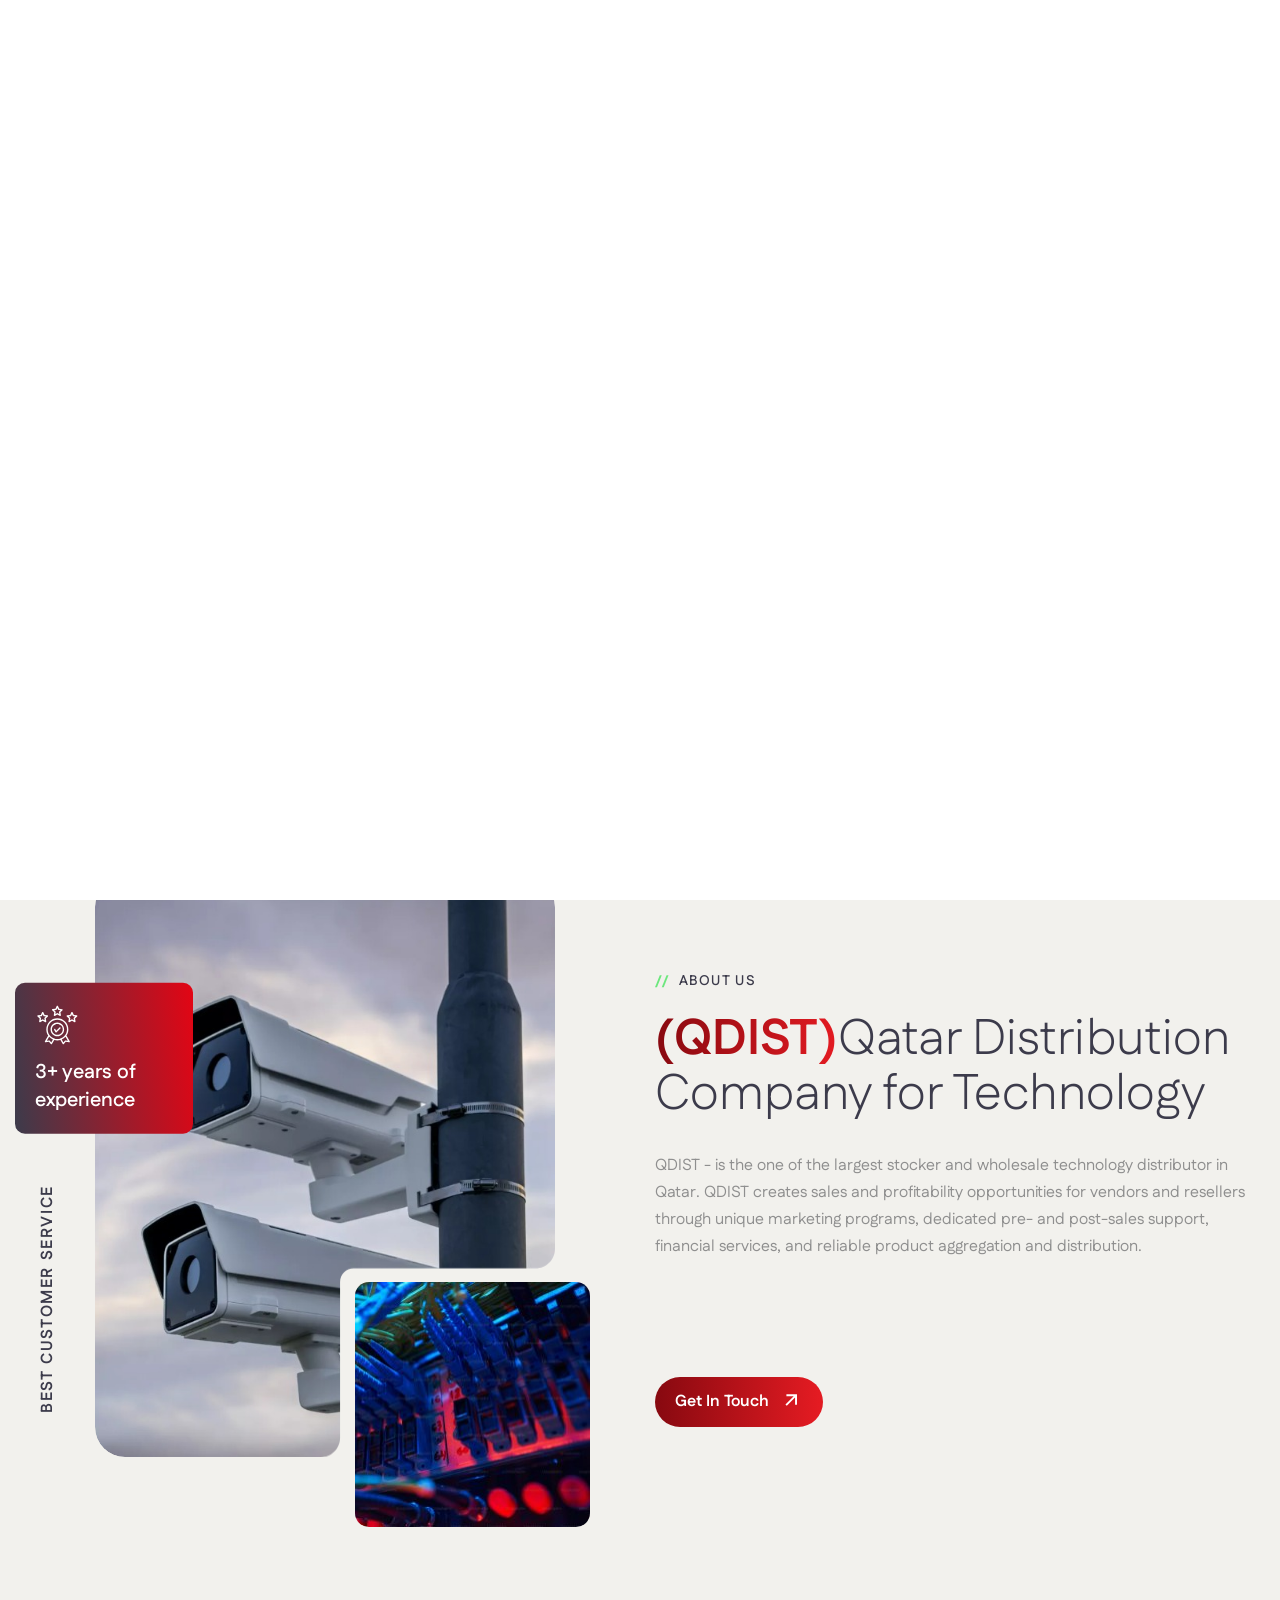
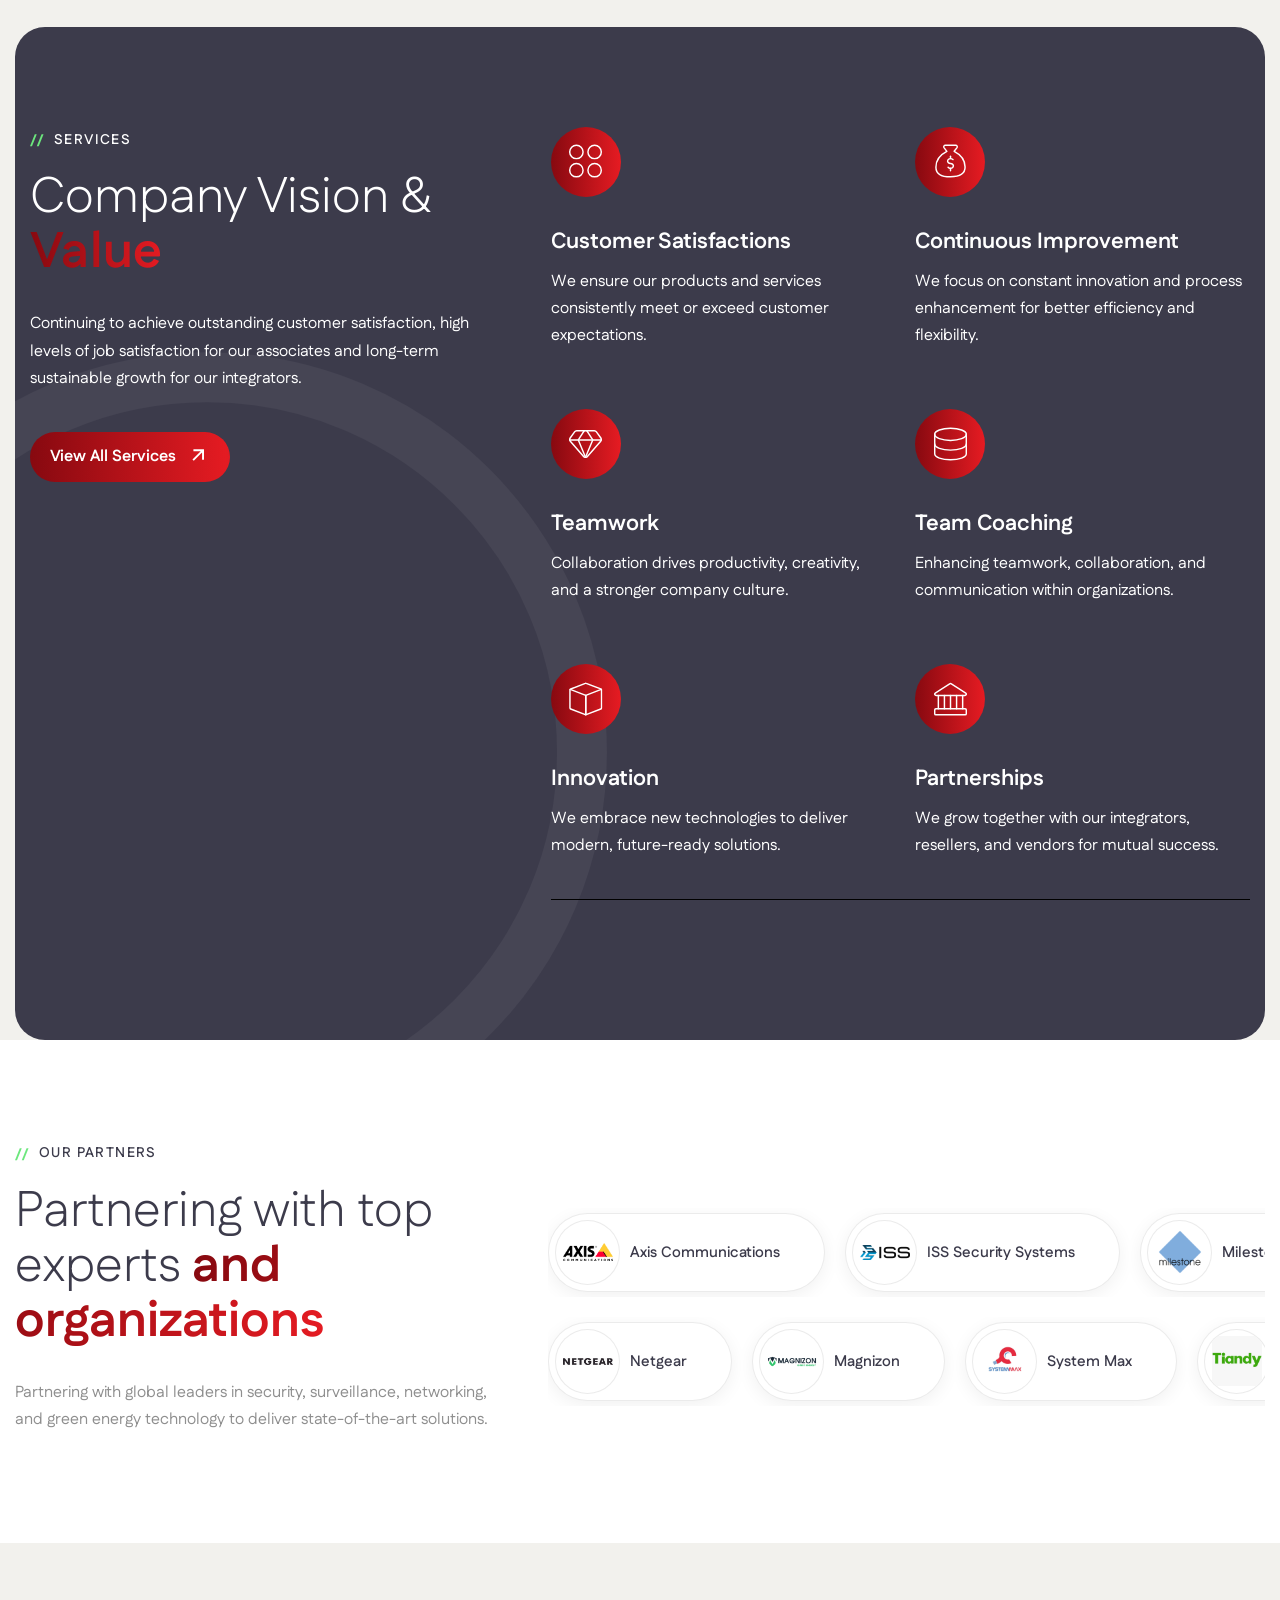
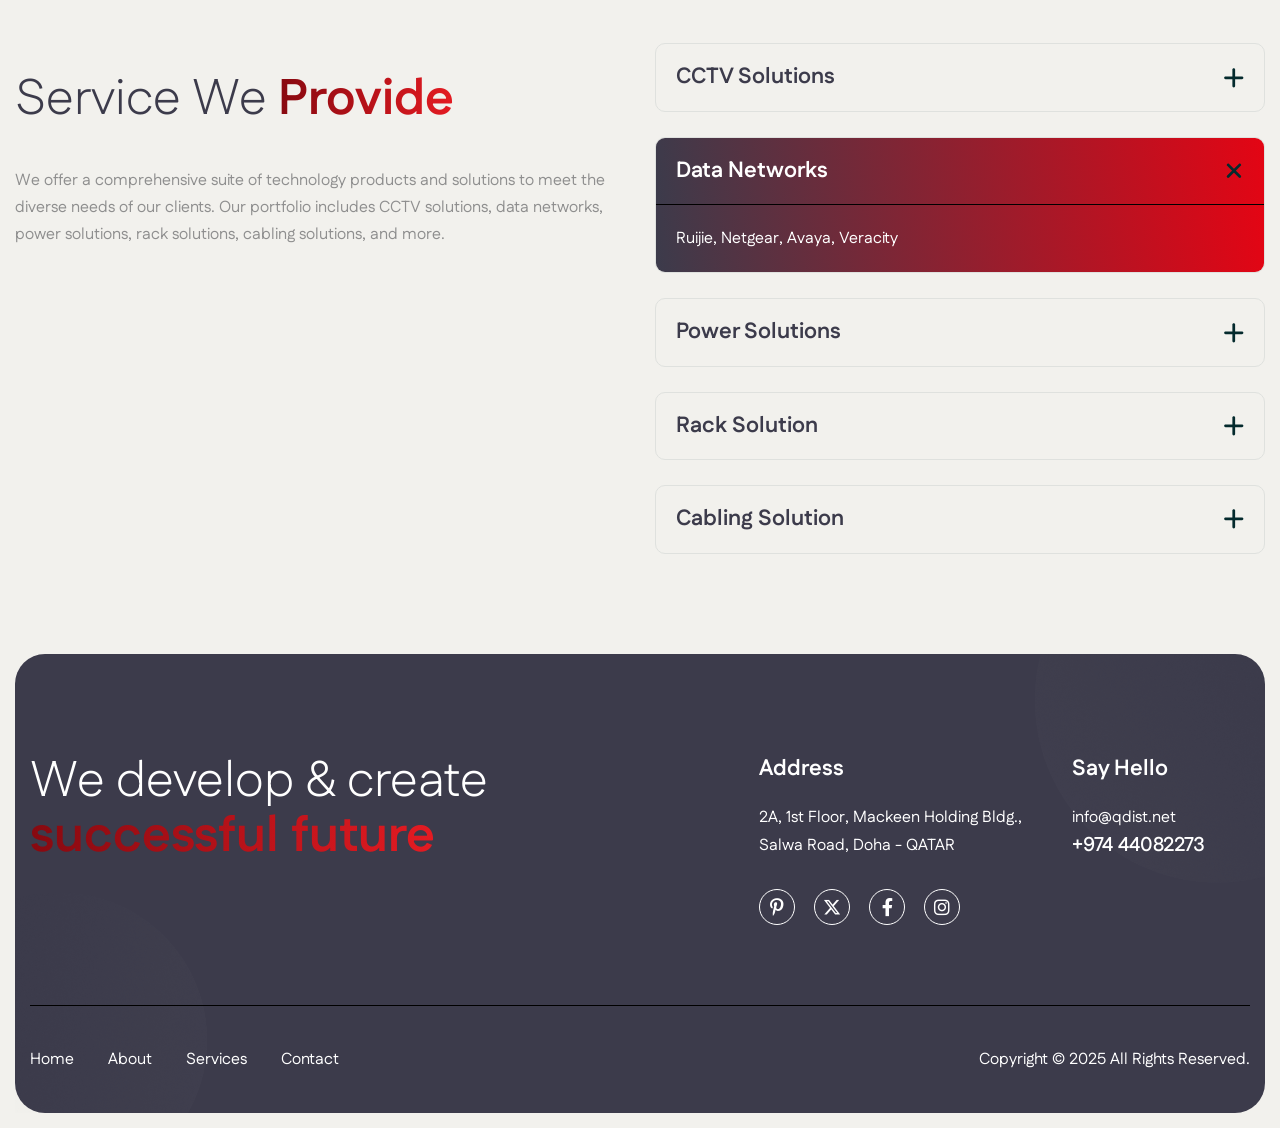
==== commit a2f2d204: "new" ====
--- a/index.html
+++ b/index.html
@@ -88,15 +88,14 @@
                     <div class="collapse navbar-collapse main-menu">
                         <div class="nav-menu-wrapper">
                             <ul class="navbar-nav mr-auto" id="menu">
-                                <li class="nav-item active"><a class="nav-link" href="./">Home</a></li>
-                                <li class="nav-item"><a class="nav-link" href="service.html">About Us</a></li>
-                                <li class="nav-item"><a class="nav-link" href="contact.html">Contact Us</a></li>
+                                <li class="nav-item active"><a class="nav-link" style="font-size: large;" href="./">Home</a></li>
+                                <li class="nav-item"><a class="nav-link" style="font-size: large;" href="service.html">About Us</a></li>
                             </ul>
                         </div>
                         <!-- Header Btn Start -->
                         <div class="header-btn d-inline-flex">
                             <a href="contact.html#google-map" class="btn-phone"><i class="fa-solid fa-location-dot"></i>Location</a>
-                            <a href="contact.html" class="btn-default">get in touch</a>
+                            <a href="contact.html" class="btn-default">Contact Us</a>
                         </div>
                         <!-- Header Btn End -->
                     </div>
@@ -137,10 +136,10 @@
                             <!-- Section Title End -->
 
                             <!-- Hero Button Start -->
-                            <div class="hero-btn wow fadeInUp" data-wow-delay="0.4s">
+                            <!-- <div class="hero-btn wow fadeInUp" data-wow-delay="0.4s">
                                 <a href="contact.html" class="btn-default">get in touch</a>
                                 <a href="service.html" class="btn-default btn-highlighted">explore more</a>
-                            </div>
+                            </div> -->
                             <!-- Hero Button End -->
                         </div>
                         <!-- Hero Content End -->
@@ -394,14 +393,14 @@
                             </div>
 
                             <div class="about-experience-content">
-                                <h3><span class="counter">30</span>+ years of experience</h3>
+                                <h3><span class="counter">13</span>+ years of experience</h3>
                             </div>
                         </div>
                         <!-- About Experience Box End -->
 
                         <!-- Company Review Start -->
                         <div class="company-review">
-                            <h3>5200+ five star reviews</h3>
+                            <h3>Best Customer Service</h3>
                         </div>
                         <!-- Company Review End -->
                     </div>
@@ -959,7 +958,7 @@
                     <!-- Footer Contact Information Start -->
                     <div class="footer-contact-info">
                         <h3><a href="contact.html#google-map" style="color: inherit; text-decoration: none;">address</a></h3>
-                        <p><a href="contact.html#google-map" style="color: inherit; text-decoration: none;">Qatar,Doha </a></p>
+                        <p><a href="contact.html#google-map" style="color: inherit; text-decoration: none;">2A, 1st Floor, Mackeen Holding Bldg., Salwa Road, Doha - QATAR</a></p>
                     </div>
                     <!-- Footer Contact Information End -->
 
@@ -979,8 +978,8 @@
                     <!-- Footer Contact Information Start -->
                     <div class="footer-contact-info">
                         <h3>say hello</h3>
-                        <p>info@domain.com</p>
-                        <p><span>8111801208</span></p>
+                        <p><a href="mailto:info@qdist.net" style="color: inherit; text-decoration: none;">info@qdist.net</a></p>
+                        <p><a href="tel:+97444082273" style="color: inherit; text-decoration: none;"><span>+974 44082273</span></a></p>
                     </div>
                     <!-- Footer Contact Information End -->
                 </div>
--- a/css/custom.css
+++ b/css/custom.css
@@ -371,7 +371,7 @@
 }
 
 .section-title h1 {
-    font-size: 70px;
+    font-size: 50px;
     font-weight: 300;
     line-height: 1.1em;
     color: var(--primary-color);
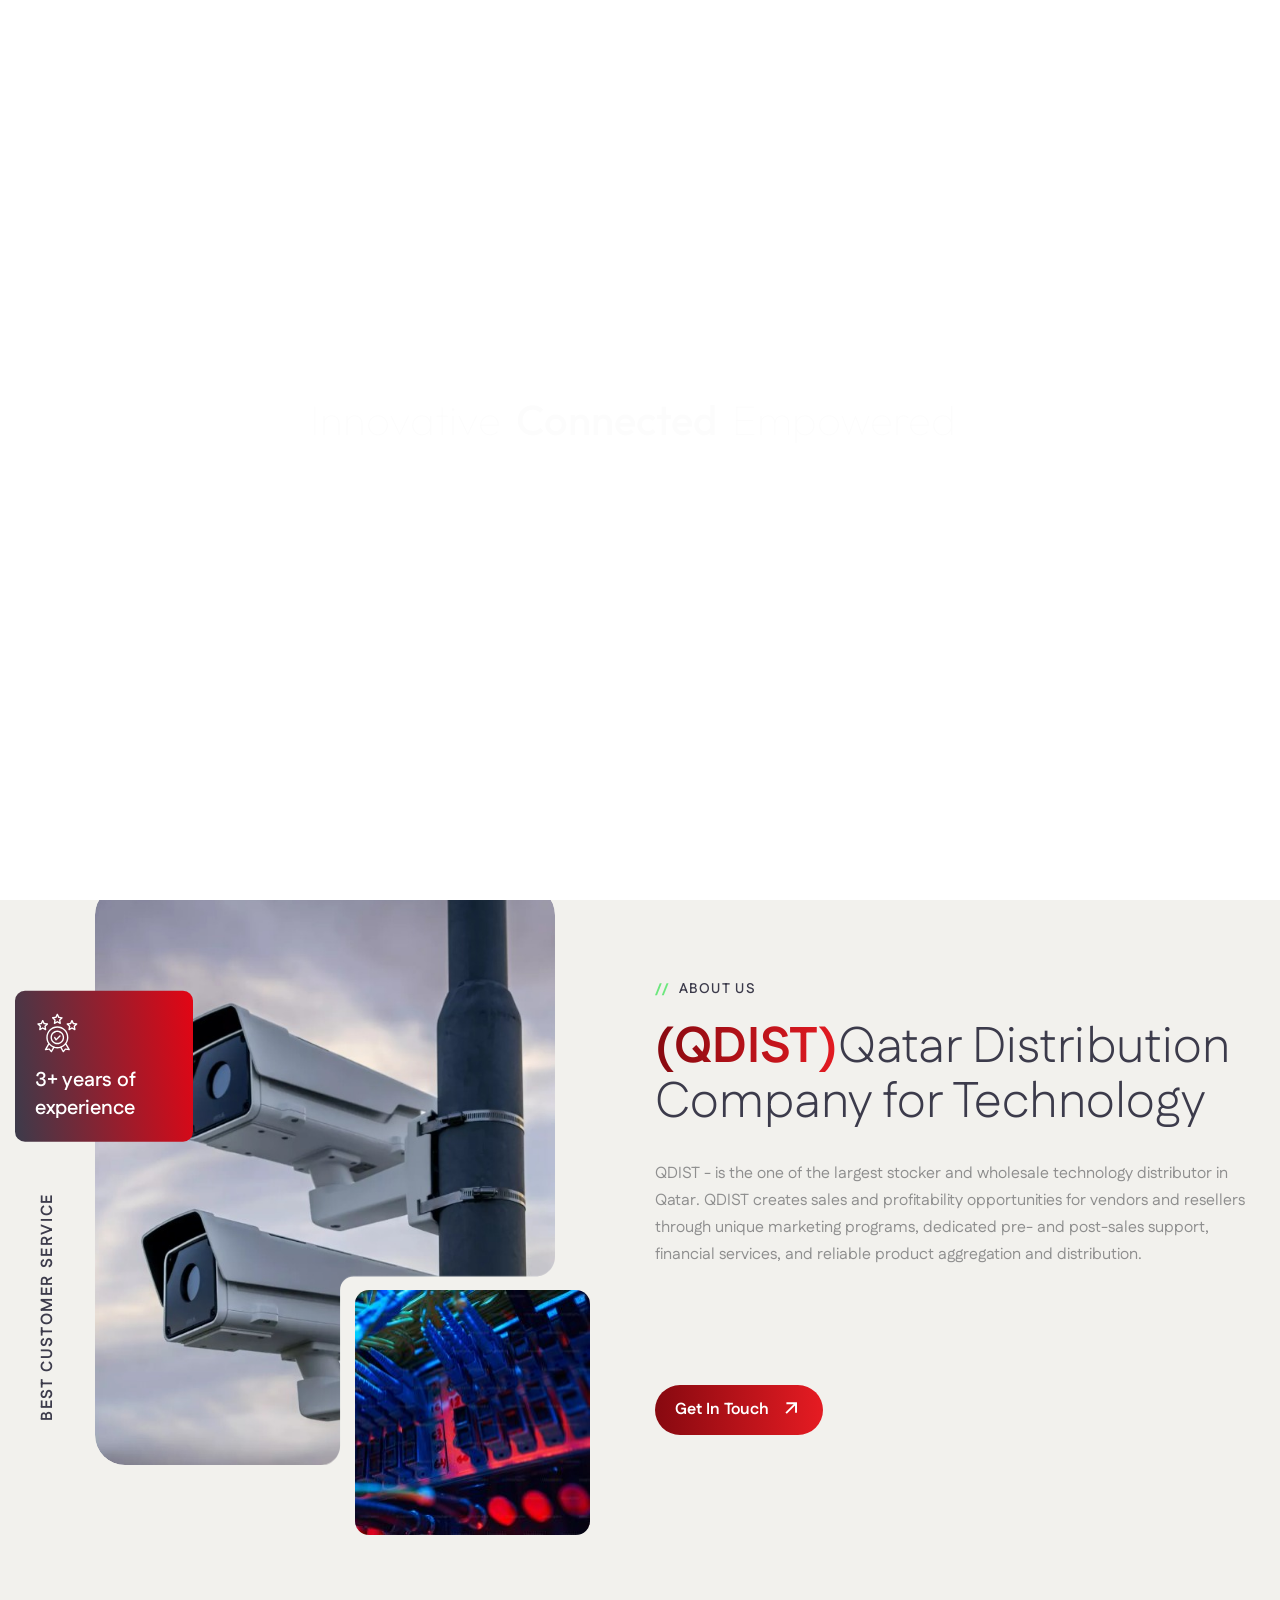
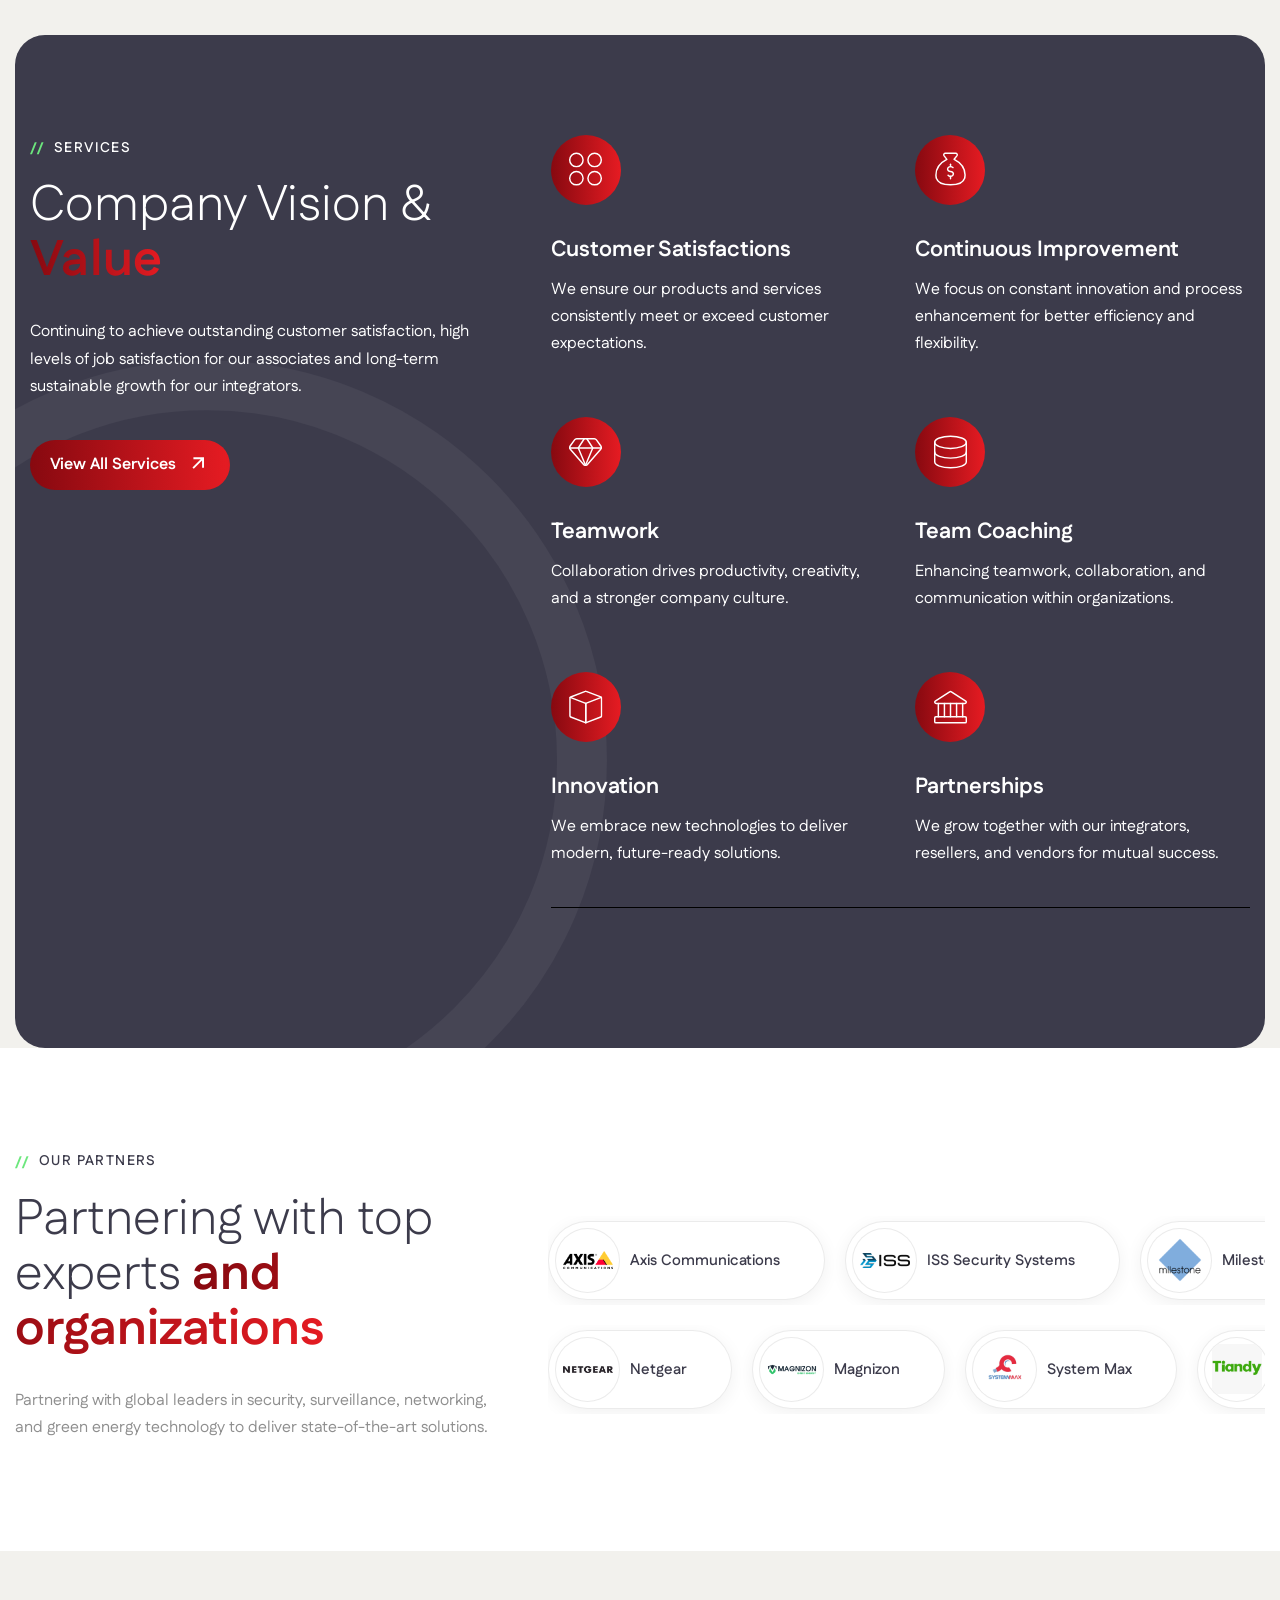
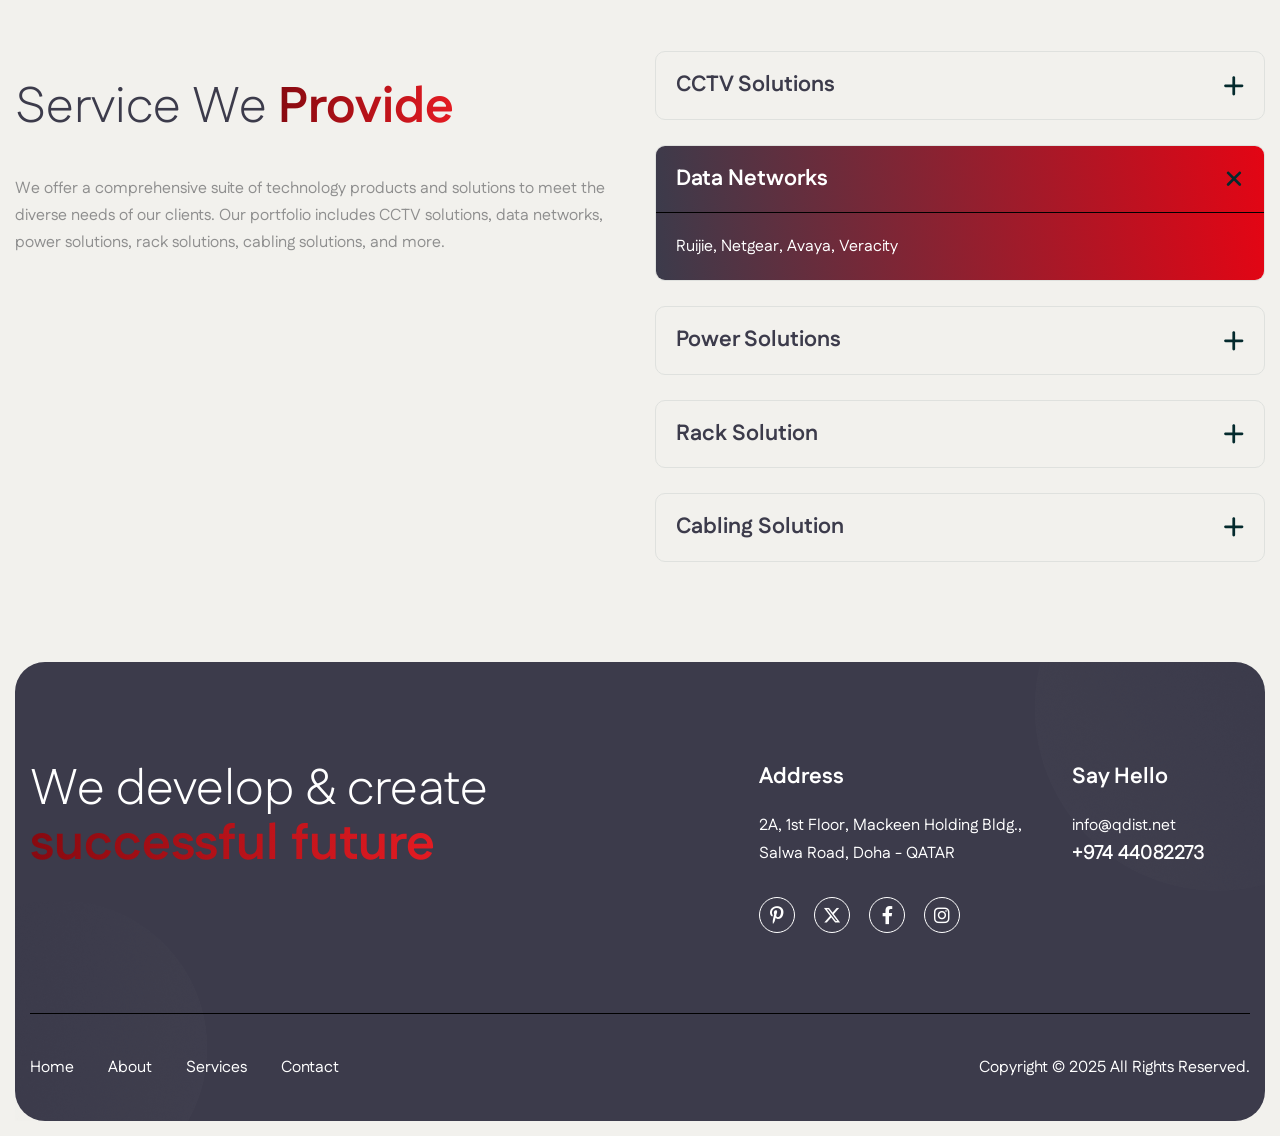
==== commit dd8d6140: "new" ====
--- a/index.html
+++ b/index.html
@@ -18,8 +18,11 @@
     <link rel="dns-prefetch" href="https://fonts.gstatic.com">
     <link rel="preconnect" href="https://fonts.googleapis.com">
     <link rel="preconnect" href="https://fonts.gstatic.com" crossorigin>
-    <link rel="preload" as="image" href="images/HeroSection/b.jpg">
-    <link href="https://fonts.googleapis.com/css2?family=Fustat:wght@200..800&display=swap" rel="stylesheet">
+    <link rel="preload" as="image" href="images/HeroSection/b.webp" fetchpriority="high">
+    <link rel="prefetch" as="image" href="images/HeroSection/34.webp">
+    <link rel="prefetch" as="image" href="images/HeroSection/Cam.webp">
+    <link rel="prefetch" as="image" href="images/HeroSection/78.webp">
+    <link href="https://fonts.googleapis.com/css2?family=Fustat:wght@200..800&family=Michroma&display=swap" rel="stylesheet">
     <!-- Bootstrap Css -->
     <link href="css/bootstrap.min.css" rel="stylesheet" media="screen">
     <!-- SlickNav Css -->
@@ -35,7 +38,7 @@
     <!-- Mouse Cursor Css File -->
     <link rel="stylesheet" href="css/mousecursor.css">
     <!-- Main Custom Css -->
-    <link href="css/custom.css" rel="stylesheet" media="screen">
+    <link href="css/custom.css?v=2.1" rel="stylesheet" media="screen">
     <link rel="stylesheet" href="css/mil-preloader.css">
 </head>
 <style>
@@ -66,7 +69,7 @@
         <div class="mil-pos-abs mil-animation-2">
             <div class="mil-reveal-frame">
                 <p class="mil-reveal-box"></p>
-                <p class="mil-h3 mil-muted mil-thin">Empowering Qatar's Tech Infrastructure with <span style="color: red;"><b>QDIST</b></span></p>
+                <p class="mil-h3 mil-muted mil-thin">Empowering Qatar's Tech Infrastructure with <span class="qdist-logo-font"><span class="q-letter">Q</span>DIST</span></p>
             </div>
         </div>
     </div>
@@ -112,12 +115,12 @@
     <div class="hero bg-section">
         <!-- Hero Background Slideshow Start -->
         <div class="hero-bg-slideshow">
-            <div class="hero-bg-slide active" style="background-image: url('images/HeroSection/b.jpg');"></div>
-            <div class="hero-bg-slide" style="background-image: url('images/HeroSection/34.jpg');"></div>
-            <div class="hero-bg-slide" style="background-image: url('images/HeroSection/Cam.jpg');"></div>
-            <!-- <div class="hero-bg-slide" style="background-image: url('images/HeroSection/56.jpg');"></div> -->
-                        <!-- <div class="hero-bg-slide" style="background-image: url('images/HeroSection/67.jpg');"></div> -->
-                                                <div class="hero-bg-slide" style="background-image: url('images/HeroSection/78.jpg');"></div>
+            <div class="hero-bg-slide active" style="background-image: url('images/HeroSection/b.webp');"></div>
+            <div class="hero-bg-slide" style="background-image: url('images/HeroSection/34.webp');"></div>
+            <div class="hero-bg-slide" style="background-image: url('images/HeroSection/Cam.webp');"></div>
+            <!-- <div class="hero-bg-slide" style="background-image: url('images/HeroSection/56.webp');"></div> -->
+                        <!-- <div class="hero-bg-slide" style="background-image: url('images/HeroSection/67.webp');"></div> -->
+                                                <div class="hero-bg-slide" style="background-image: url('images/HeroSection/78.webp');"></div>
 
         </div>
         <!-- Hero Background Slideshow End -->
@@ -131,7 +134,7 @@
                             <!-- Section Title Start -->
                             <div class="section-title">
                                 <!-- <h3 class="wow fadeInUp">QATAR DISTRIBUTION COMPANY FOR TECHNOLOGY</h3> -->
-                                <h1 class="wow fadeInUp" data-wow-delay="0.2s"><span style="color: #E41B22;">Q</span>DIST— Your Leading Technology Distribution Partner</h1>
+                                <h1 class="wow fadeInUp" data-wow-delay="0.2s"><span class="qdist-logo-font"><span class="q-letter">Q</span>DIST</span>— Your Leading Technology Distribution Partner</h1>
                             </div>
                             <!-- Section Title End -->
 
--- a/css/custom.css
+++ b/css/custom.css
@@ -53,6 +53,29 @@
     --dark-divider-color: black;
     --error-color: rgb(230, 87, 87);
     --default-font: "Fustat", sans-serif;
+    --logo-font: "Michroma", sans-serif;
+}
+
+.qdist-logo-font, 
+.section-title h1 span.qdist-logo-font {
+    font-family: var(--logo-font);
+    font-weight: 700;
+    letter-spacing: 2px;
+    background: none;
+    -webkit-text-fill-color: initial;
+    color: var(--white-color);
+    display: inline-block;
+}
+
+.qdist-logo-font .q-letter,
+.section-title h1 span.qdist-logo-font .q-letter {
+    background: none;
+    -webkit-text-fill-color: #E41B22;
+    color: #E41B22;
+}
+
+.mil-preloader .qdist-logo-font {
+    color: #3C3B4B;
 }
 
 /************************************/
@@ -794,17 +817,22 @@
     bottom: 0;
     left: 0;
     right: 0;
-background:
-  linear-gradient(
-    180deg,
-    rgba(255, 255, 255, 0) 45%,
-    var(--primary-color) 100%
-  ),
-  linear-gradient(
-    270deg,
-    rgba(255, 255, 255, 0) 40%,
-    var(--primary-color) 100%
-  );
+    background:
+      linear-gradient(
+        180deg,
+        var(--primary-color) 0%,
+        rgba(60, 59, 75, 0.52) 90px,
+        rgba(60, 59, 75, 0.5) 35%,
+        rgba(60, 59, 75, 0.1) 50%,
+        rgba(60, 59, 75, 0.75) 80%,
+        var(--primary-color) 100%
+      ),
+      linear-gradient(
+        270deg,
+        rgba(60, 59, 75, 0) 45%,
+        rgba(60, 59, 75, 0.85) 85%,
+        var(--primary-color) 100%
+      );
     width: 100%;
     height: 100%;
     z-index: 1;
@@ -933,11 +961,46 @@
     margin-bottom: 16px;
 }
 
+/* Pure transparency fade mask for hero marquee (No solid color overlay) */
+.hero-marquee-box .marquee-container,
+.hero-marquee-box .marquee-row {
+    position: relative;
+    overflow: hidden;
+    -webkit-mask-image: linear-gradient(
+        to right,
+        transparent 0%,
+        rgba(0, 0, 0, 0.2) 20px,
+        rgba(0, 0, 0, 0.7) 60px,
+        #000 120px,
+        #000 calc(100% - 120px),
+        rgba(0, 0, 0, 0.7) calc(100% - 60px),
+        rgba(0, 0, 0, 0.2) calc(100% - 20px),
+        transparent 100%
+    );
+    -webkit-mask-size: 100% 100%;
+    -webkit-mask-repeat: no-repeat;
+    mask-image: linear-gradient(
+        to right,
+        transparent 0%,
+        rgba(0, 0, 0, 0.2) 20px,
+        rgba(0, 0, 0, 0.7) 60px,
+        #000 120px,
+        #000 calc(100% - 120px),
+        rgba(0, 0, 0, 0.7) calc(100% - 60px),
+        rgba(0, 0, 0, 0.2) calc(100% - 20px),
+        transparent 100%
+    );
+    mask-size: 100% 100%;
+    mask-repeat: no-repeat;
+}
+
+.hero-marquee-box .marquee-track {
+    will-change: transform;
+}
+
 .hero-marquee-box .marquee-track .expertise-item {
-    background: rgba(255, 255, 255, 0.12);
-    backdrop-filter: blur(10px);
-    -webkit-backdrop-filter: blur(10px);
-    border: 1px solid rgba(255, 255, 255, 0.2);
+    background: rgba(255, 255, 255, 0.16);
+    border: 1px solid rgba(255, 255, 255, 0.22);
     border-radius: 12px;
     padding: 10px 20px;
     box-shadow: 0 4px 15px rgba(0, 0, 0, 0.15);
@@ -2633,8 +2696,15 @@
     left: 0;
     right: 0;
     bottom: 0;
-    /* background: linear-gradient(270deg, rgba(4, 42, 45, 0) 22.28%, var(--primary-color) 100%); */
+    background: linear-gradient(
+        180deg,
+        var(--primary-color) 0%,
+        rgba(60, 59, 75, 0.42) 80px,
+        rgba(60, 59, 75, 0.5) 35%,
+        rgba(60, 59, 75, 0) 100%
+    );
     z-index: 0;
+    pointer-events: none;
 }
 
 .page-header-box {
--- a/css/mil-preloader.css
+++ b/css/mil-preloader.css
@@ -1,4 +1,4 @@
-@import url('https://fonts.googleapis.com/css2?family=Outfit:wght@100;300;400;500;600;700&display=swap');
+@import url('https://fonts.googleapis.com/css2?family=Outfit:wght@100;300;400;500;600;700&family=Michroma&display=swap');
 
 /* Typography for Mil Preloader */
 .mil-preloader .mil-h3 {
@@ -7,6 +7,19 @@
     font-weight: 500;
     line-height: 120%;
     font-size: 42px;
+}
+
+/* Logo font in Preloader */
+.mil-preloader .qdist-logo-font {
+    font-family: "Michroma", sans-serif;
+    font-weight: 700;
+    letter-spacing: 2px;
+    color: #3C3B4B;
+    display: inline-block;
+}
+
+.mil-preloader .qdist-logo-font .q-letter {
+    color: #E41B22;
 }
 
 @media screen and (max-width: 1200px) {
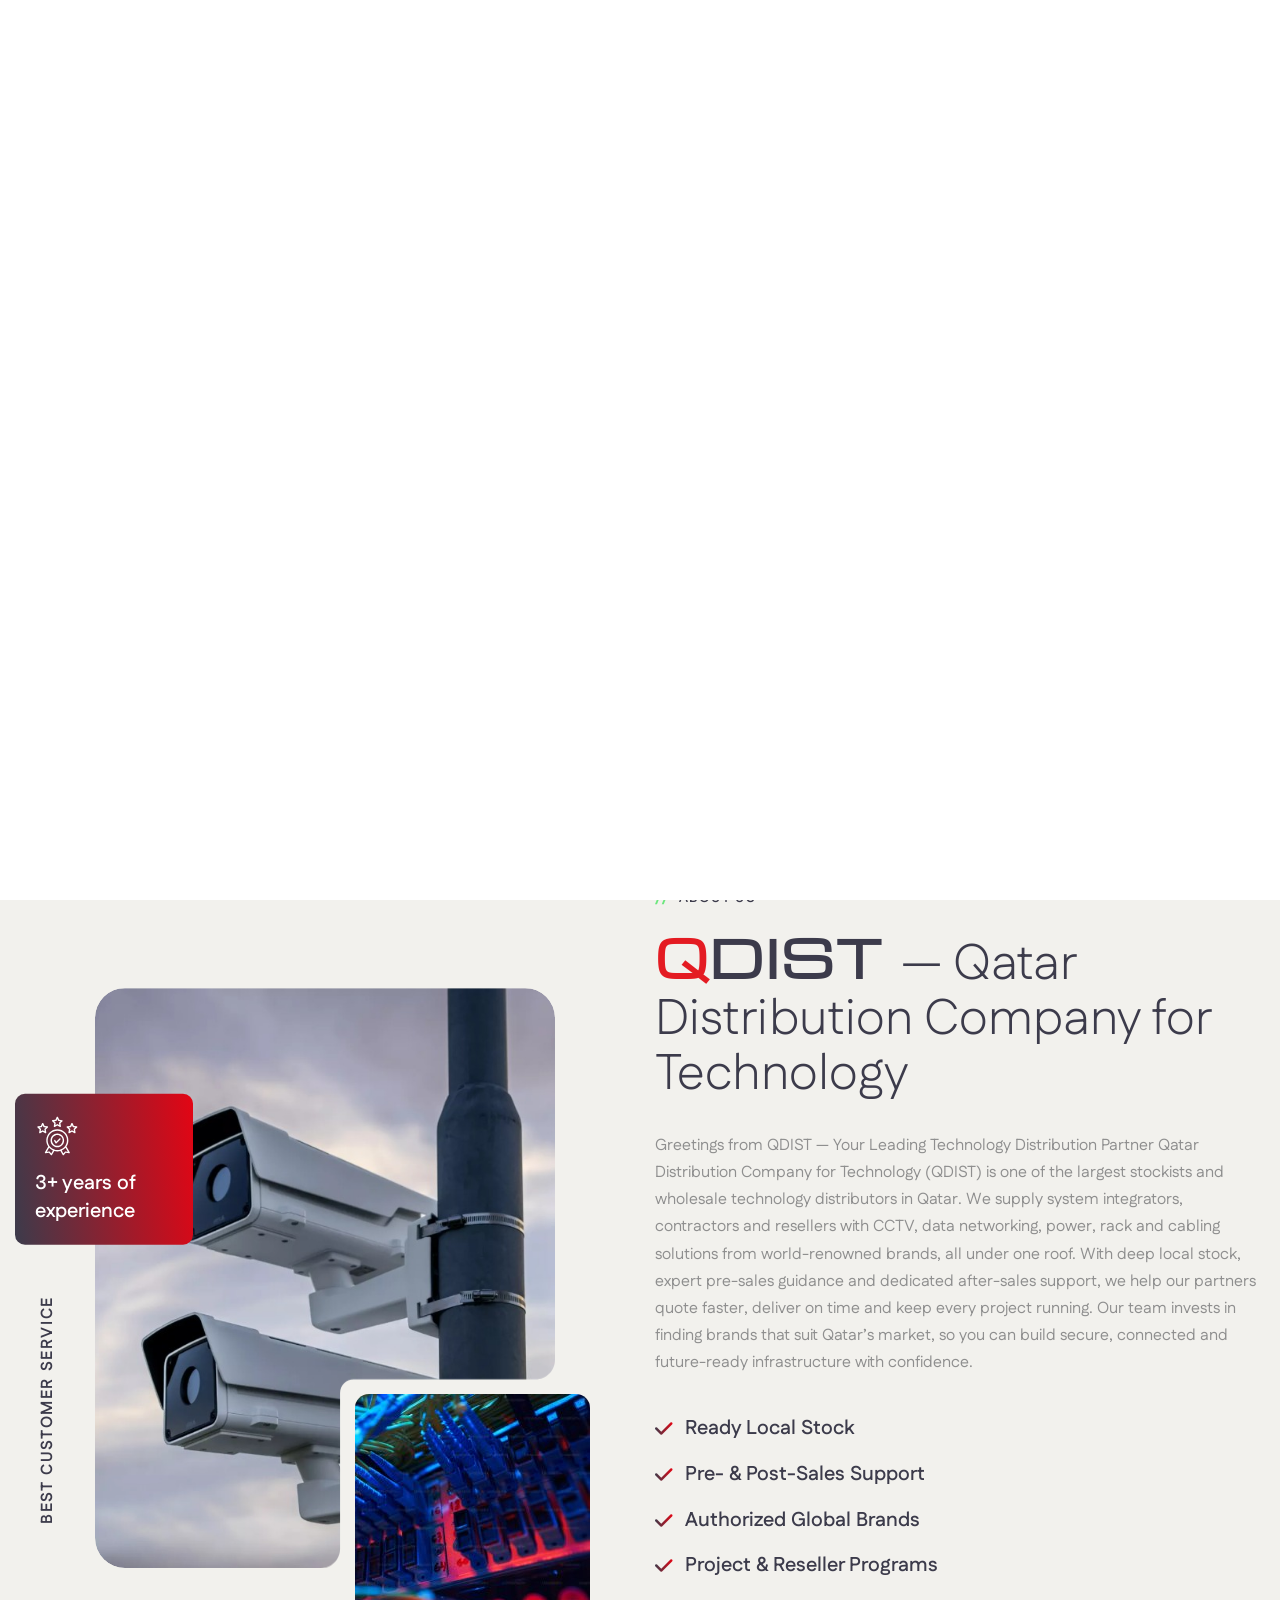
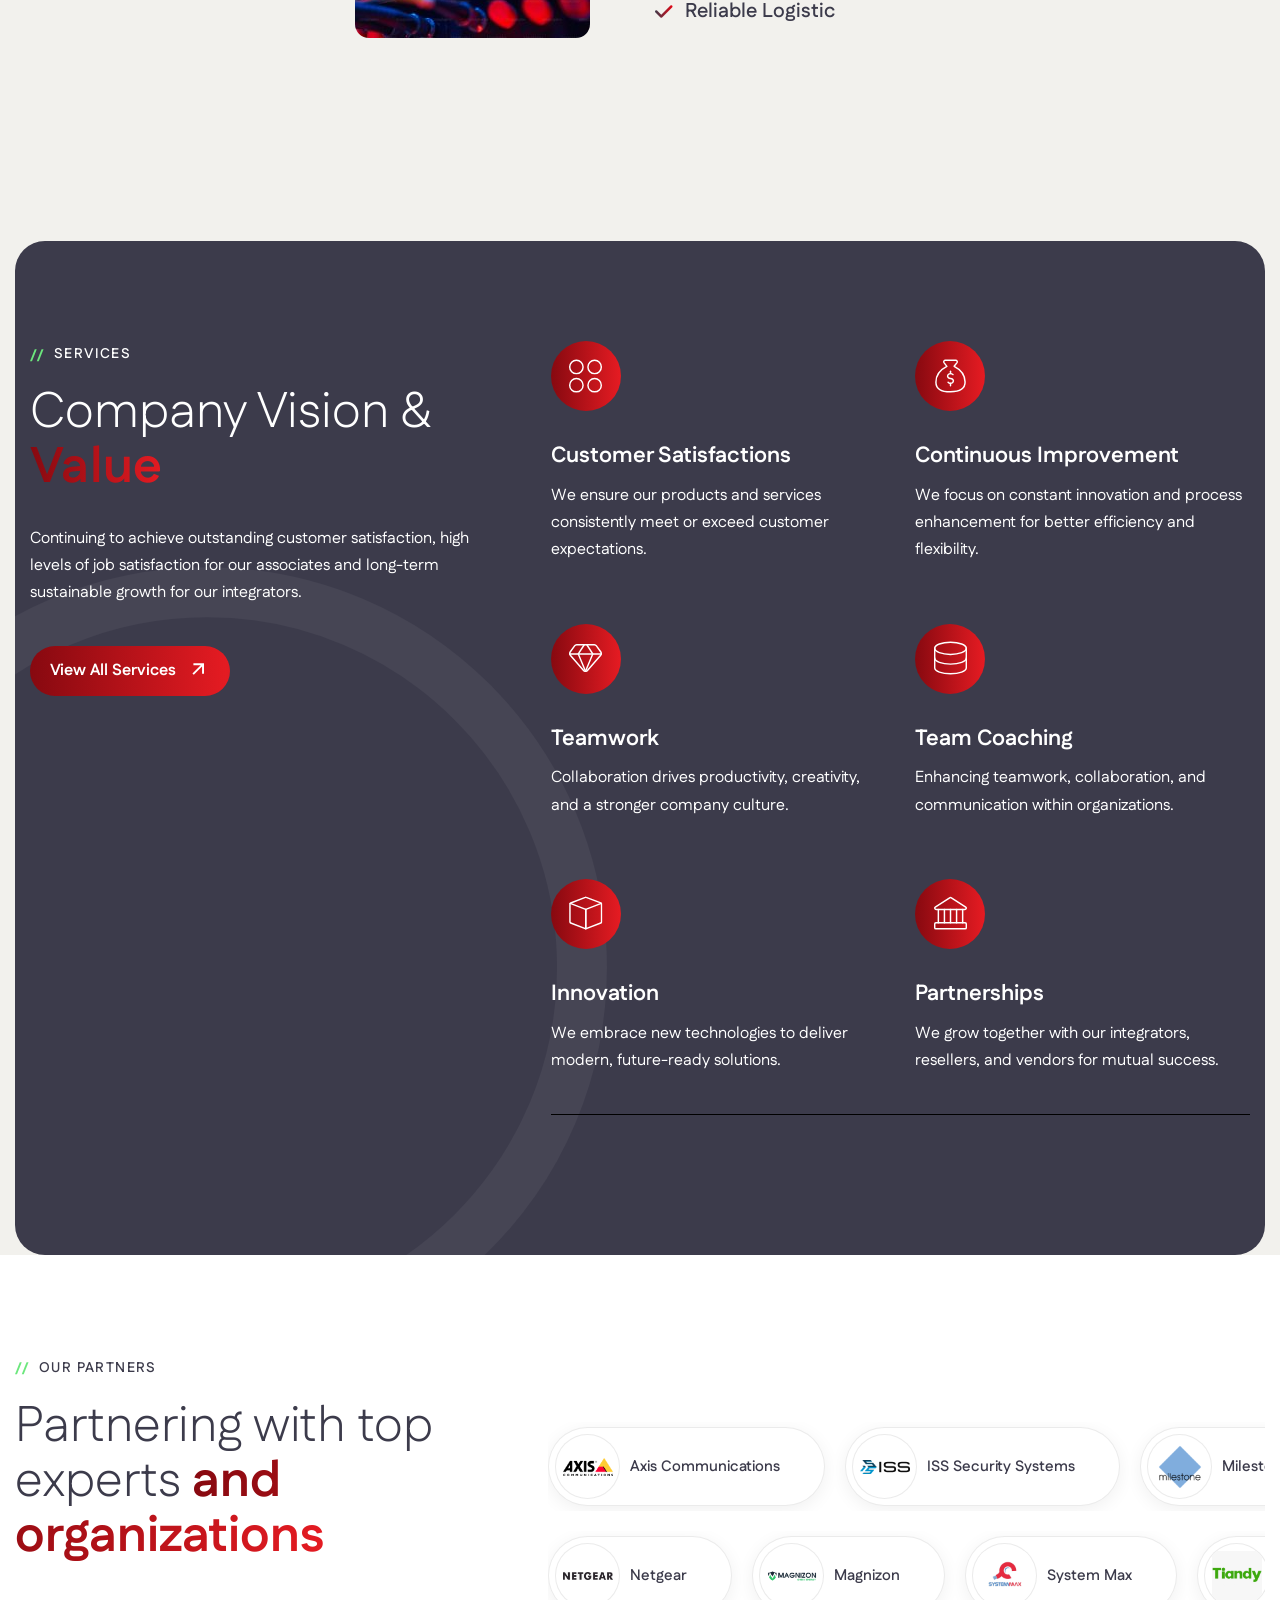
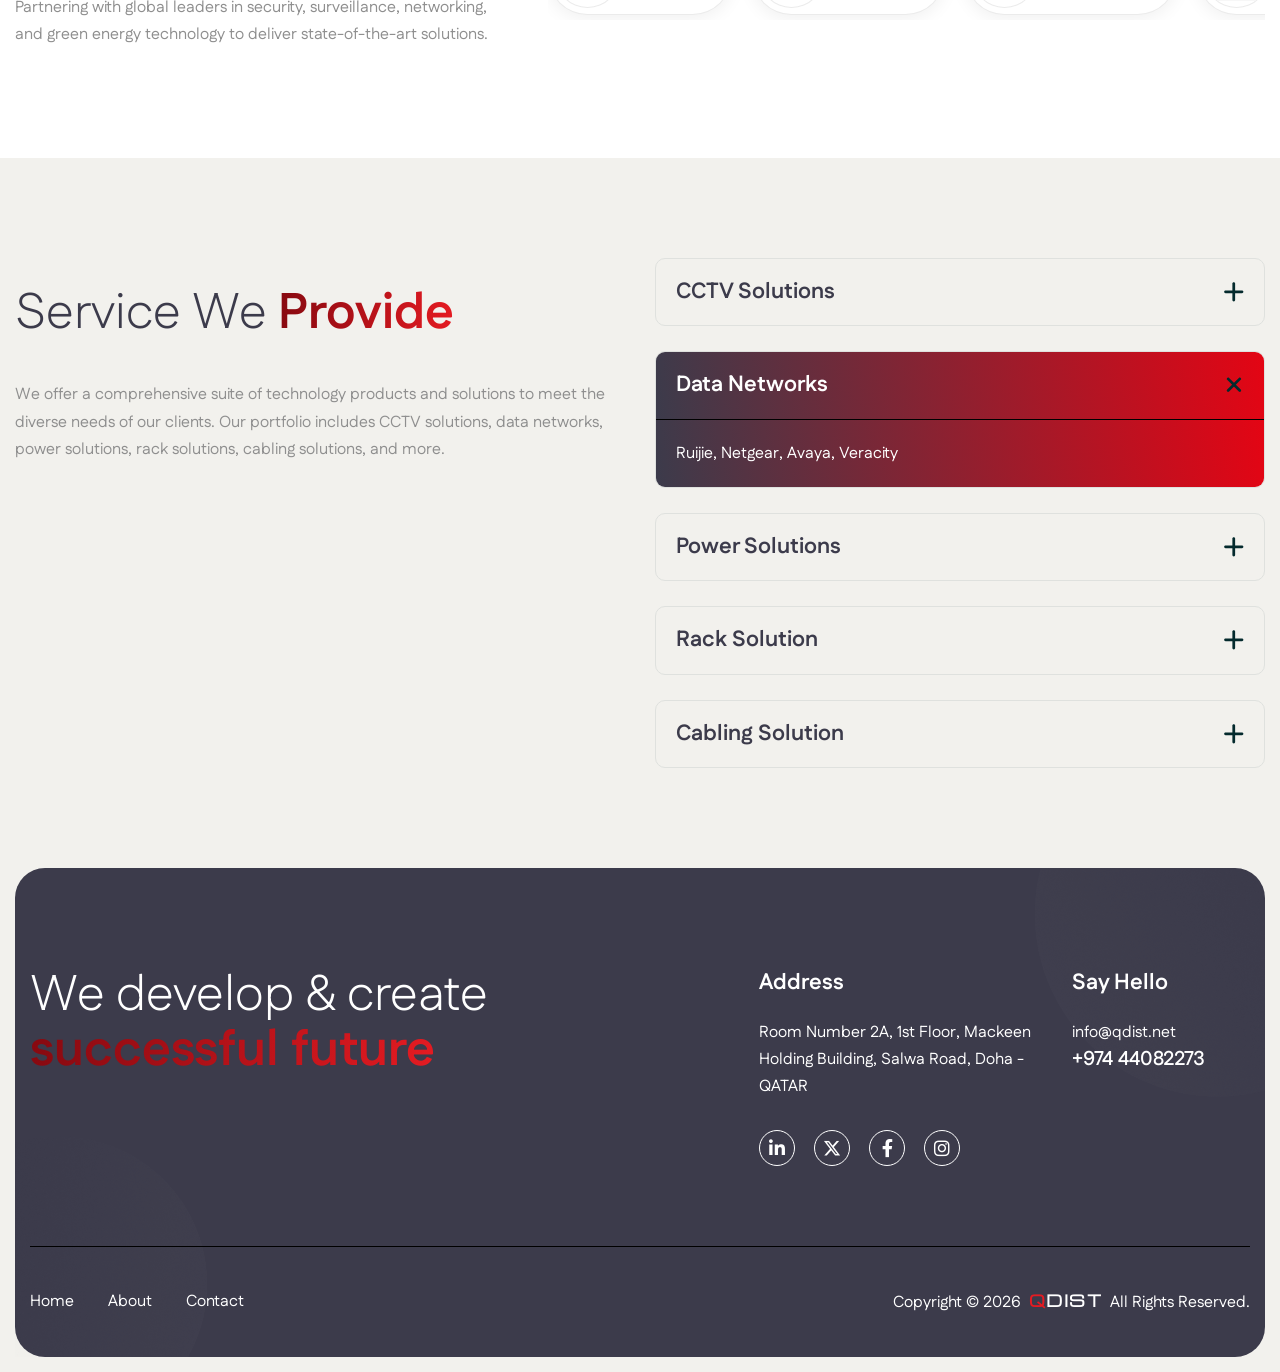
==== commit 1762bc0f: "new" ====
--- a/index.html
+++ b/index.html
@@ -12,7 +12,9 @@
     <!-- Page Title -->
     <title>Qdist</title>
     <!-- Favicon Icon -->
-    <!-- <link rel="shortcut icon" type="image/x-icon" href="images/favicon.png"> -->
+    <link rel="shortcut icon" type="image/x-icon" href="images/favicon.png?v=2">
+    <link rel="icon" type="image/png" sizes="192x192" href="images/favicon.png?v=2">
+    <link rel="apple-touch-icon" href="images/favicon.png?v=2">
     <!-- Preconnect & Speed Resource Hints -->
     <link rel="dns-prefetch" href="https://fonts.googleapis.com">
     <link rel="dns-prefetch" href="https://fonts.gstatic.com">
@@ -38,7 +40,7 @@
     <!-- Mouse Cursor Css File -->
     <link rel="stylesheet" href="css/mousecursor.css">
     <!-- Main Custom Css -->
-    <link href="css/custom.css?v=2.1" rel="stylesheet" media="screen">
+    <link href="css/custom.css?v=2.5" rel="stylesheet" media="screen">
     <link rel="stylesheet" href="css/mil-preloader.css">
 </head>
 <style>
@@ -93,6 +95,8 @@
                             <ul class="navbar-nav mr-auto" id="menu">
                                 <li class="nav-item active"><a class="nav-link" style="font-size: large;" href="./">Home</a></li>
                                 <li class="nav-item"><a class="nav-link" style="font-size: large;" href="service.html">About Us</a></li>
+                                <li class="nav-item mobile-menu-btn"><a class="nav-link" style="font-size: large;" href="contact.html#google-map"><i class="fa-solid fa-location-dot" style="margin-right: 8px;"></i>Location</a></li>
+                                <li class="nav-item mobile-menu-btn contact-btn"><a class="nav-link" style="font-size: large;" href="contact.html">Contact Us</a></li>
                             </ul>
                         </div>
                         <!-- Header Btn Start -->
@@ -416,23 +420,24 @@
                         <!-- Section Title Start -->
                         <div class="section-title">
                             <h3 class="wow fadeInUp">about us</h3>
-                            <h2 class="wow fadeInUp" data-wow-delay="0.2s"><span>(QDIST)</span>Qatar Distribution Company for Technology</h2>
-                            <p class="wow fadeInUp" data-wow-delay="0.4s">QDIST - is the one of the largest stocker and wholesale technology distributor in Qatar. QDIST creates sales and profitability opportunities for vendors and resellers through unique marketing programs, dedicated pre- and post-sales support, financial services, and reliable product aggregation and distribution. </p>
+                            <h2 class="wow fadeInUp" data-wow-delay="0.2s"><span class="qdist-logo-font"><span class="q-letter">Q</span>DIST</span> — Qatar Distribution Company for Technology</h2>
+                            <p class="wow fadeInUp" data-wow-delay="0.4s">Greetings from QDIST — Your Leading Technology Distribution Partner
+Qatar Distribution Company for Technology (QDIST) is one of the largest stockists and wholesale technology distributors in Qatar. We supply system integrators, contractors and resellers with CCTV, data networking, power, rack and cabling solutions from world-renowned brands, all under one roof.
+
+With deep local stock, expert pre-sales guidance and dedicated after-sales support, we help our partners quote faster, deliver on time and keep every project running. Our team invests in finding brands that suit Qatar’s market, so you can build secure, connected and future-ready infrastructure with confidence.
+
+</p>
                         </div>
                         <!-- Section Title End -->
 
                         <!-- About Us List Start -->
                         <div class="about-us-list wow fadeInUp" data-wow-delay="0.6s">
                             <ul>
-                                <!-- <li>Cabling Solutions BL – Optronics, Selsor, B3</li> -->
-<!-- 
-                                <li>CCTV Solutions BL – Axis, Everfocus, Wavestore, GVD</li>
-                                <li>Data Networks BL – Fujitsu, Netgear</li>
-                                <li>Printing Solutions BL – PrintGear</li>
-                                <li>Power Solutions BL – Tripp-Lite, the global leader in power solutions</li>
-                            
-                                
-                                 -->
+<li>Ready local stock</li>
+<li>Pre- & post-sales support</li>
+<li>Authorized global brands</li>
+<li>Project & reseller programs</li>
+<li>Reliable logistic</li>
                               
                             </ul>
                         </div>
@@ -445,9 +450,7 @@
                         <!-- About Us Body End -->
 
                         <!-- About Us Footet Start -->
-                        <div class="about-us-footer wow fadeInUp" data-wow-delay="1s">
-                            <a href="contact.html" class="btn-default">get in touch</a>
-                        </div>
+                    
                         <!-- About Us Footet End -->
                     </div>
                     <!-- About Us Content End -->
@@ -941,7 +944,7 @@
 
     <!-- Our Blog Section End -->
 
-    <!-- Footer Start -->
+        <!-- Footer Start -->
     <footer class="main-footer bg-section">
         <div class="container">
             <div class="row">
@@ -961,14 +964,14 @@
                     <!-- Footer Contact Information Start -->
                     <div class="footer-contact-info">
                         <h3><a href="contact.html#google-map" style="color: inherit; text-decoration: none;">address</a></h3>
-                        <p><a href="contact.html#google-map" style="color: inherit; text-decoration: none;">2A, 1st Floor, Mackeen Holding Bldg., Salwa Road, Doha - QATAR</a></p>
+                        <p><a href="contact.html#google-map" style="color: inherit; text-decoration: none;">Room Number 2A, 1st Floor, Mackeen Holding Building, Salwa Road, Doha - QATAR</a></p>
                     </div>
                     <!-- Footer Contact Information End -->
 
                     <!-- Footer Social Link Start -->
                     <div class="footer-social-links">
                         <ul>
-                            <li><a href="#"><i class="fa-brands fa-pinterest-p"></i></a></li>
+                            <li><a href="#"><i class="fa-brands fa-linkedin-in"></i></a></li>
                             <li><a href="#"><i class="fa-brands fa-x-twitter"></i></a></li>
                             <li><a href="#"><i class="fa-brands fa-facebook-f"></i></a></li>
                             <li><a href="#"><i class="fa-brands fa-instagram"></i></a></li>
@@ -997,7 +1000,7 @@
                             <ul>
                                 <li><a href="./">home</a></li>
                                 <li><a href="service.html">about</a></li>
-                                <li><a href="service.html">services</a></li>
+ 
                                 <li><a href="contact.html">contact</a></li>
                             </ul>
                         </div>
@@ -1007,7 +1010,7 @@
                     <div class="col-md-6">
                         <!-- Footer Copyright Start -->
                         <div class="footer-copyright-text">
-                            <p>Copyright © 2025 All Rights Reserved.</p>
+                            <p>Copyright © 2026 <span class="qdist-logo-font"><span class="q-letter">Q</span>DIST</span> All Rights Reserved.</p>
                         </div>
                         <!-- Footer Copyright End -->
                     </div>
@@ -1016,8 +1019,6 @@
             <!-- Footer Copyright Section End -->
         </div>
     </footer>
-
-      
     <!-- Footer End -->
 
     <!-- Jquery Library File -->
--- a/css/custom.css
+++ b/css/custom.css
@@ -57,21 +57,26 @@
 }
 
 .qdist-logo-font, 
-.section-title h1 span.qdist-logo-font {
+.section-title h1 span.qdist-logo-font,
+.section-title h2 span.qdist-logo-font,
+.section-title h3 span.qdist-logo-font {
     font-family: var(--logo-font);
     font-weight: 700;
     letter-spacing: 2px;
-    background: none;
-    -webkit-text-fill-color: initial;
-    color: var(--white-color);
+    background: none !important;
+    -webkit-text-fill-color: currentColor !important;
+    color: inherit;
     display: inline-block;
+    margin-right: 6px;
 }
 
 .qdist-logo-font .q-letter,
-.section-title h1 span.qdist-logo-font .q-letter {
-    background: none;
-    -webkit-text-fill-color: #E41B22;
-    color: #E41B22;
+.section-title h1 span.qdist-logo-font .q-letter,
+.section-title h2 span.qdist-logo-font .q-letter,
+.section-title h3 span.qdist-logo-font .q-letter {
+    background: none !important;
+    -webkit-text-fill-color: #E41B22 !important;
+    color: #E41B22 !important;
 }
 
 .mil-preloader .qdist-logo-font {
@@ -416,6 +421,20 @@
     -webkit-text-fill-color: transparent;
 }
 
+.section-title h1 span.qdist-logo-font,
+.section-title h2 span.qdist-logo-font {
+    background: none !important;
+    -webkit-text-fill-color: currentColor !important;
+    color: inherit;
+}
+
+.section-title h1 span.qdist-logo-font .q-letter,
+.section-title h2 span.qdist-logo-font .q-letter {
+    background: none !important;
+    -webkit-text-fill-color: #E41B22 !important;
+    color: #E41B22 !important;
+}
+
 .section-title p {
     margin-top: 30px;
     margin-bottom: 0;
@@ -716,25 +735,47 @@
     margin: 0;
 }
 
+/* Unified styling for ALL links in Mobile / Tablet sidebar */
+@media (min-width: 992px) {
+    .main-menu ul li.mobile-menu-btn {
+        display: none !important;
+    }
+}
+
+.slicknav_nav,
+.slicknav_nav ul {
+    font-family: var(--default-font) !important;
+}
+
 .slicknav_nav .slicknav_row,
-.slicknav_nav li a {
+.slicknav_nav li a,
+.slicknav_nav li.mobile-menu-btn a,
+.slicknav_nav li.mobile-menu-btn.contact-btn a {
     position: relative;
-    font-size: 16px;
-    font-weight: 700;
-    text-transform: capitalize;
-    padding: 10px 20px;
-    color: var(--white-color);
-    line-height: normal;
-    margin: 0;
+    font-family: var(--default-font) !important;
+    font-size: 18px !important;
+    font-weight: 700 !important;
+    text-transform: capitalize !important;
+    letter-spacing: 0.3px !important;
+    padding: 12px 20px !important;
+    color: var(--white-color) !important;
+    line-height: normal !important;
+    margin: 0 !important;
     border-radius: 0 !important;
+    background: transparent !important;
+    display: flex !important;
+    align-items: center !important;
+    gap: 8px !important;
+    box-shadow: none !important;
     transition: all 0.3s ease-in-out;
 }
 
+.slicknav_nav li.active > a,
 .slicknav_nav a:hover,
 .slicknav_nav a:focus,
 .slicknav_nav .slicknav_row:hover {
-    background-color: transparent;
-    color: var(--primary-color);
+    background-color: transparent !important;
+    color: var(--accent-color) !important;
 }
 
 .slicknav_menu ul ul li a {
@@ -2672,6 +2713,13 @@
     margin: 0;
 }
 
+.footer-copyright-text .qdist-logo-font {
+    margin: 0 4px;
+    letter-spacing: 1.5px;
+    font-size: 15px;
+    vertical-align: baseline;
+}
+
 /************************************/
 
 /***     17. About Us Page css    ***/
@@ -4688,6 +4736,22 @@
     .header-btn {
         display: none;
     }
+    .hero-marquee-box .marquee-track .expertise-item {
+        padding: 6px 16px 6px 6px;
+    }
+    .hero-marquee-box .marquee-track .expertise-image figure {
+        width: 46px;
+        height: 46px;
+        padding: 5px;
+    }
+    .hero-marquee-box .marquee-track .expertise-image img {
+        max-width: 32px;
+        max-height: 32px;
+        image-rendering: -webkit-optimize-contrast;
+    }
+    .hero-marquee-box .marquee-track .expertise-content p {
+        font-size: 13px;
+    }
     .bg-section {
         width: 100%;
         margin-left: 0px;
@@ -5452,6 +5516,66 @@
     }
     .hero-btn .btn-default.btn-highlighted {
         margin: 0px;
+    }
+    /* Hero Marquee mobile view: compact brand cards & crisp resolution */
+    .hero-marquee-box {
+        margin-top: 30px;
+        padding-top: 15px;
+    }
+    .hero-marquee-title {
+        font-size: 11px;
+        letter-spacing: 2px;
+        margin-bottom: 10px;
+    }
+    .hero-marquee-box .marquee-container,
+    .hero-marquee-box .marquee-row {
+        padding: 5px 0;
+        -webkit-mask-image: linear-gradient(
+            to right,
+            transparent 0%,
+            rgba(0, 0, 0, 0.4) 15px,
+            #000 50px,
+            #000 calc(100% - 50px),
+            rgba(0, 0, 0, 0.4) calc(100% - 15px),
+            transparent 100%
+        );
+        mask-image: linear-gradient(
+            to right,
+            transparent 0%,
+            rgba(0, 0, 0, 0.4) 15px,
+            #000 50px,
+            #000 calc(100% - 50px),
+            rgba(0, 0, 0, 0.4) calc(100% - 15px),
+            transparent 100%
+        );
+    }
+    .hero-marquee-box .marquee-track {
+        gap: 12px;
+    }
+    .hero-marquee-box .marquee-track .expertise-item {
+        padding: 5px 14px 5px 6px;
+        border-radius: 50px;
+        border: 1px solid rgba(255, 255, 255, 0.22);
+    }
+    .hero-marquee-box .marquee-track .expertise-image figure {
+        width: 36px;
+        height: 36px;
+        padding: 4px;
+    }
+    .hero-marquee-box .marquee-track .expertise-image img {
+        max-width: 26px;
+        max-height: 26px;
+        image-rendering: -webkit-optimize-contrast;
+        image-rendering: crisp-edges;
+        backface-visibility: hidden;
+        -webkit-backface-visibility: hidden;
+    }
+    .hero-marquee-box .marquee-track .expertise-content {
+        padding-left: 8px;
+    }
+    .hero-marquee-box .marquee-track .expertise-content p {
+        font-size: 12px;
+        font-weight: 600;
     }
     .export-coaching-box {
         display: none;
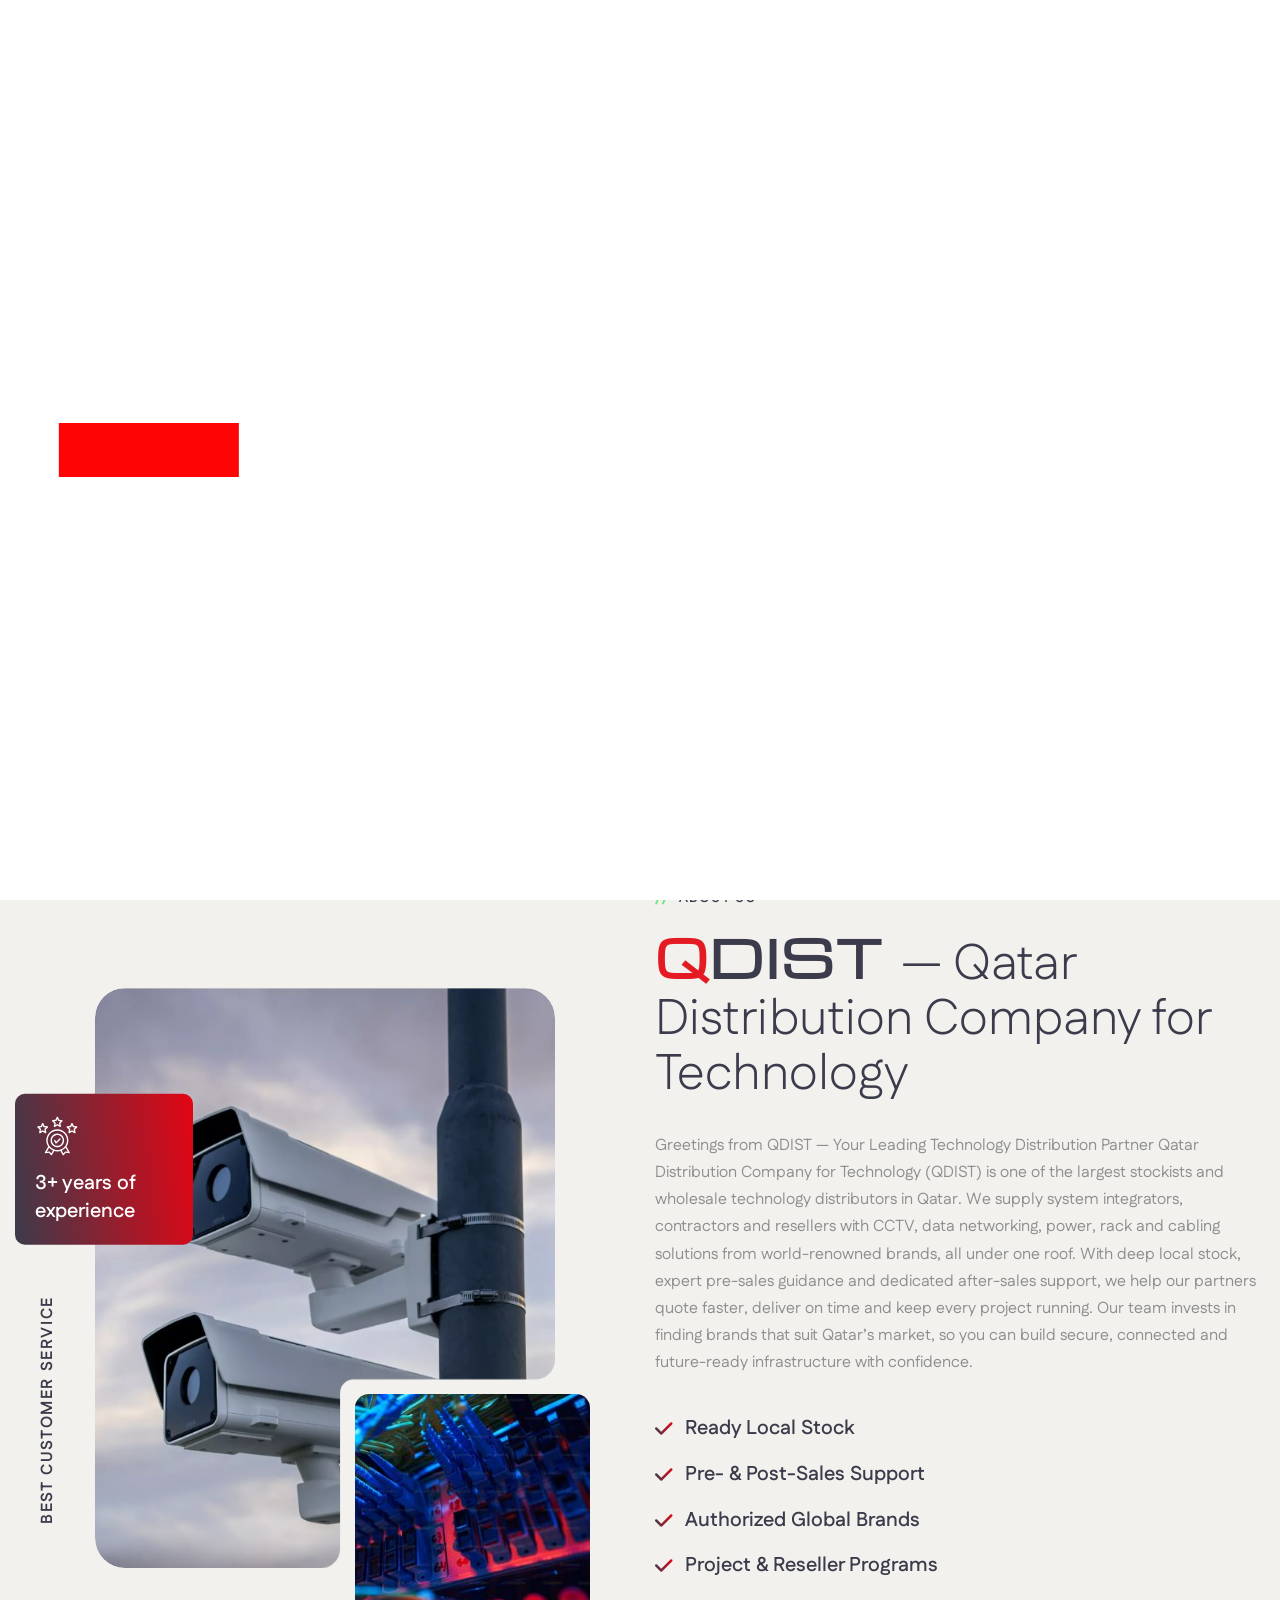
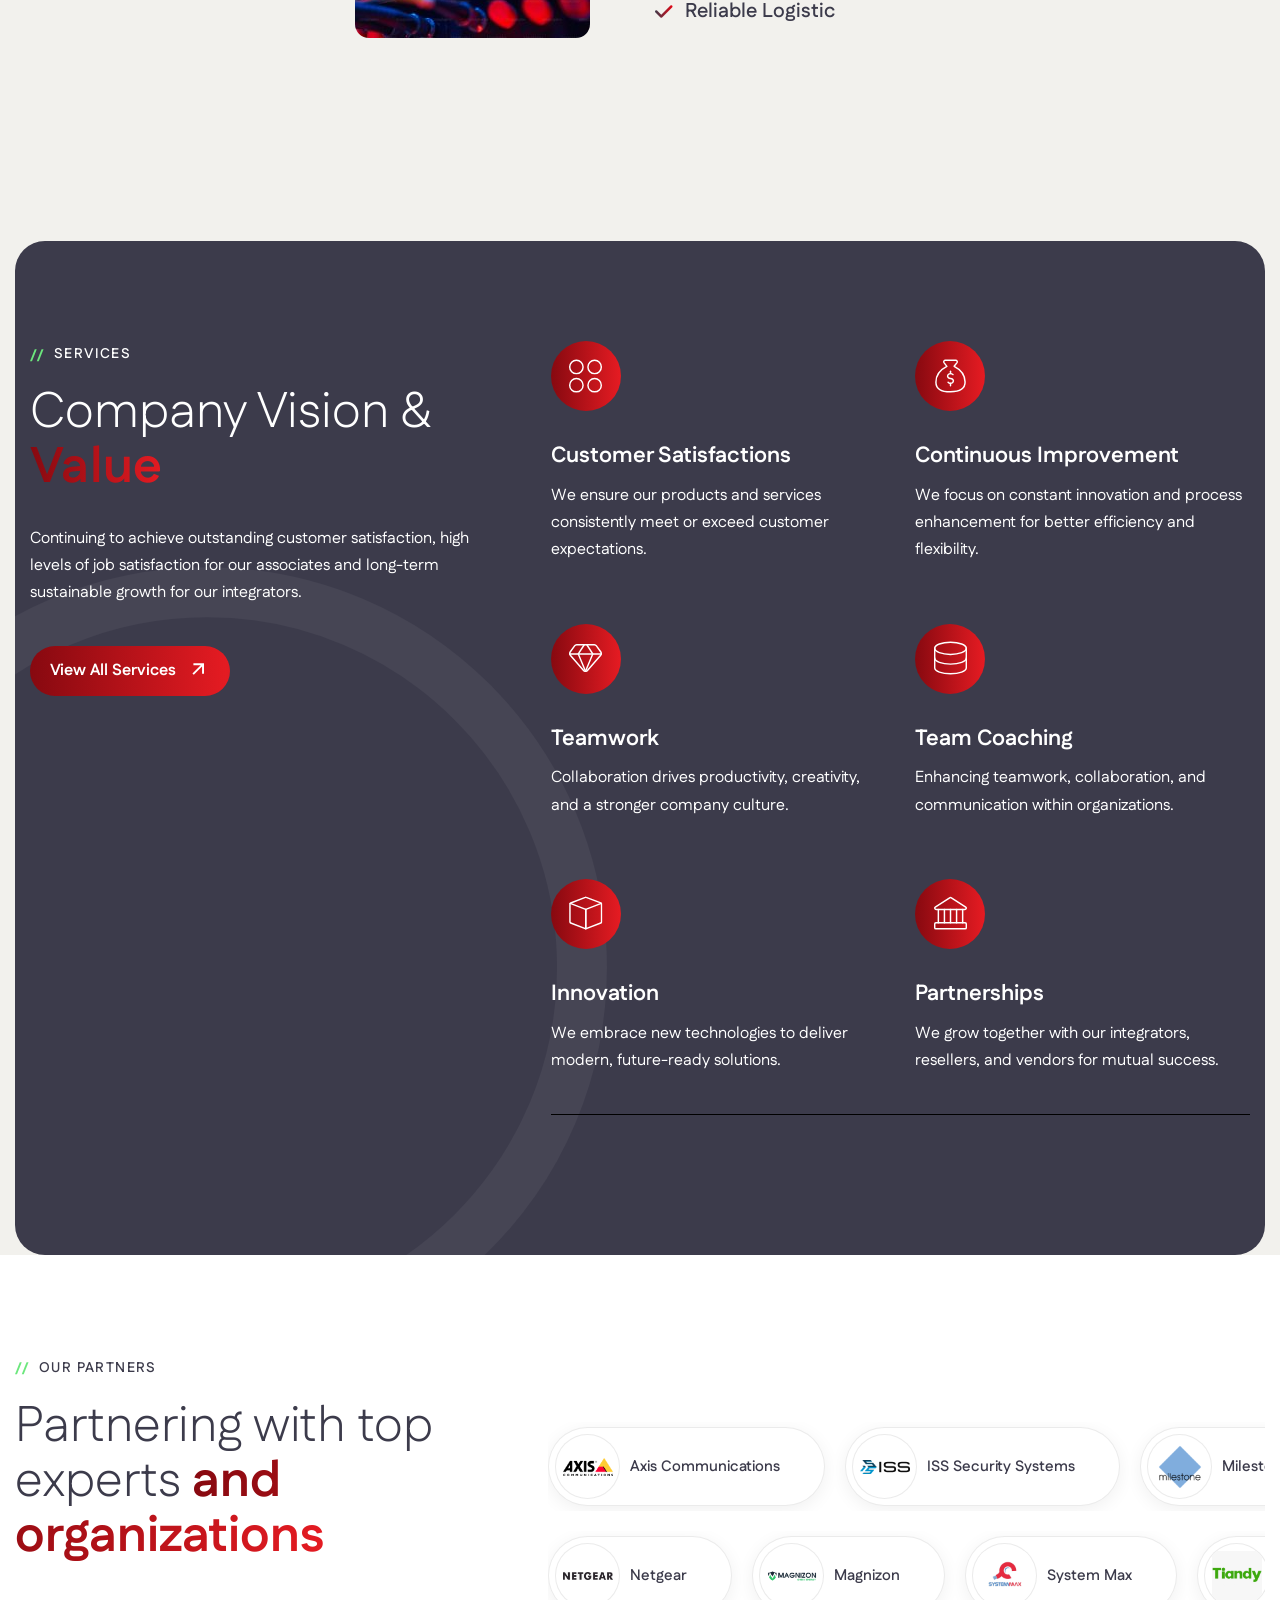
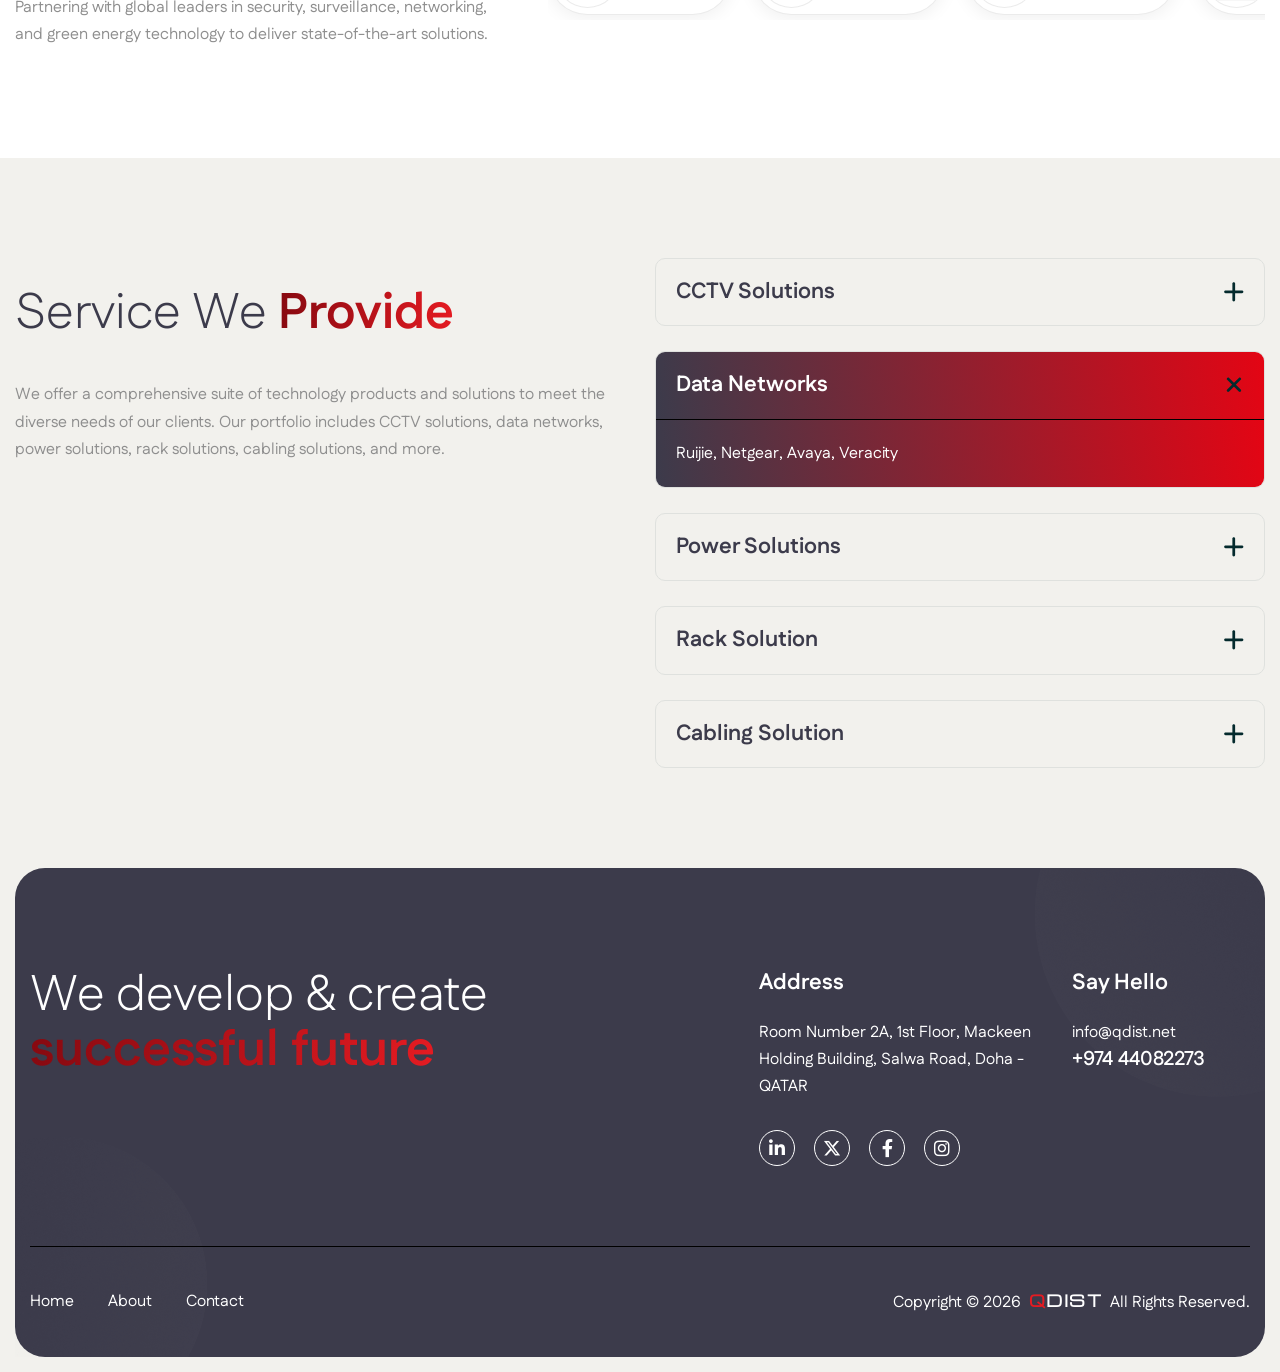
==== commit 524f3452: "new" ====
--- a/index.html
+++ b/index.html
@@ -40,7 +40,7 @@
     <!-- Mouse Cursor Css File -->
     <link rel="stylesheet" href="css/mousecursor.css">
     <!-- Main Custom Css -->
-    <link href="css/custom.css?v=2.5" rel="stylesheet" media="screen">
+    <link href="css/custom.css?v=3.2" rel="stylesheet" media="screen">
     <link rel="stylesheet" href="css/mil-preloader.css">
 </head>
 <style>
@@ -85,7 +85,7 @@
                 <div class="container-fluid">
                     <!-- Logo Start -->
                     <a class="navbar-brand" href="./">
-                        <img src="images/logo/New.png" alt="QDIST Logo" style="max-height: 70px; width: auto; vertical-align: middle;">
+                        <img src="images/logo/QDIST Logo-02.png" alt="QDIST Logo" style="max-height: 70px; width: auto; vertical-align: middle;">
                     </a>
                     <!-- Logo End -->
 
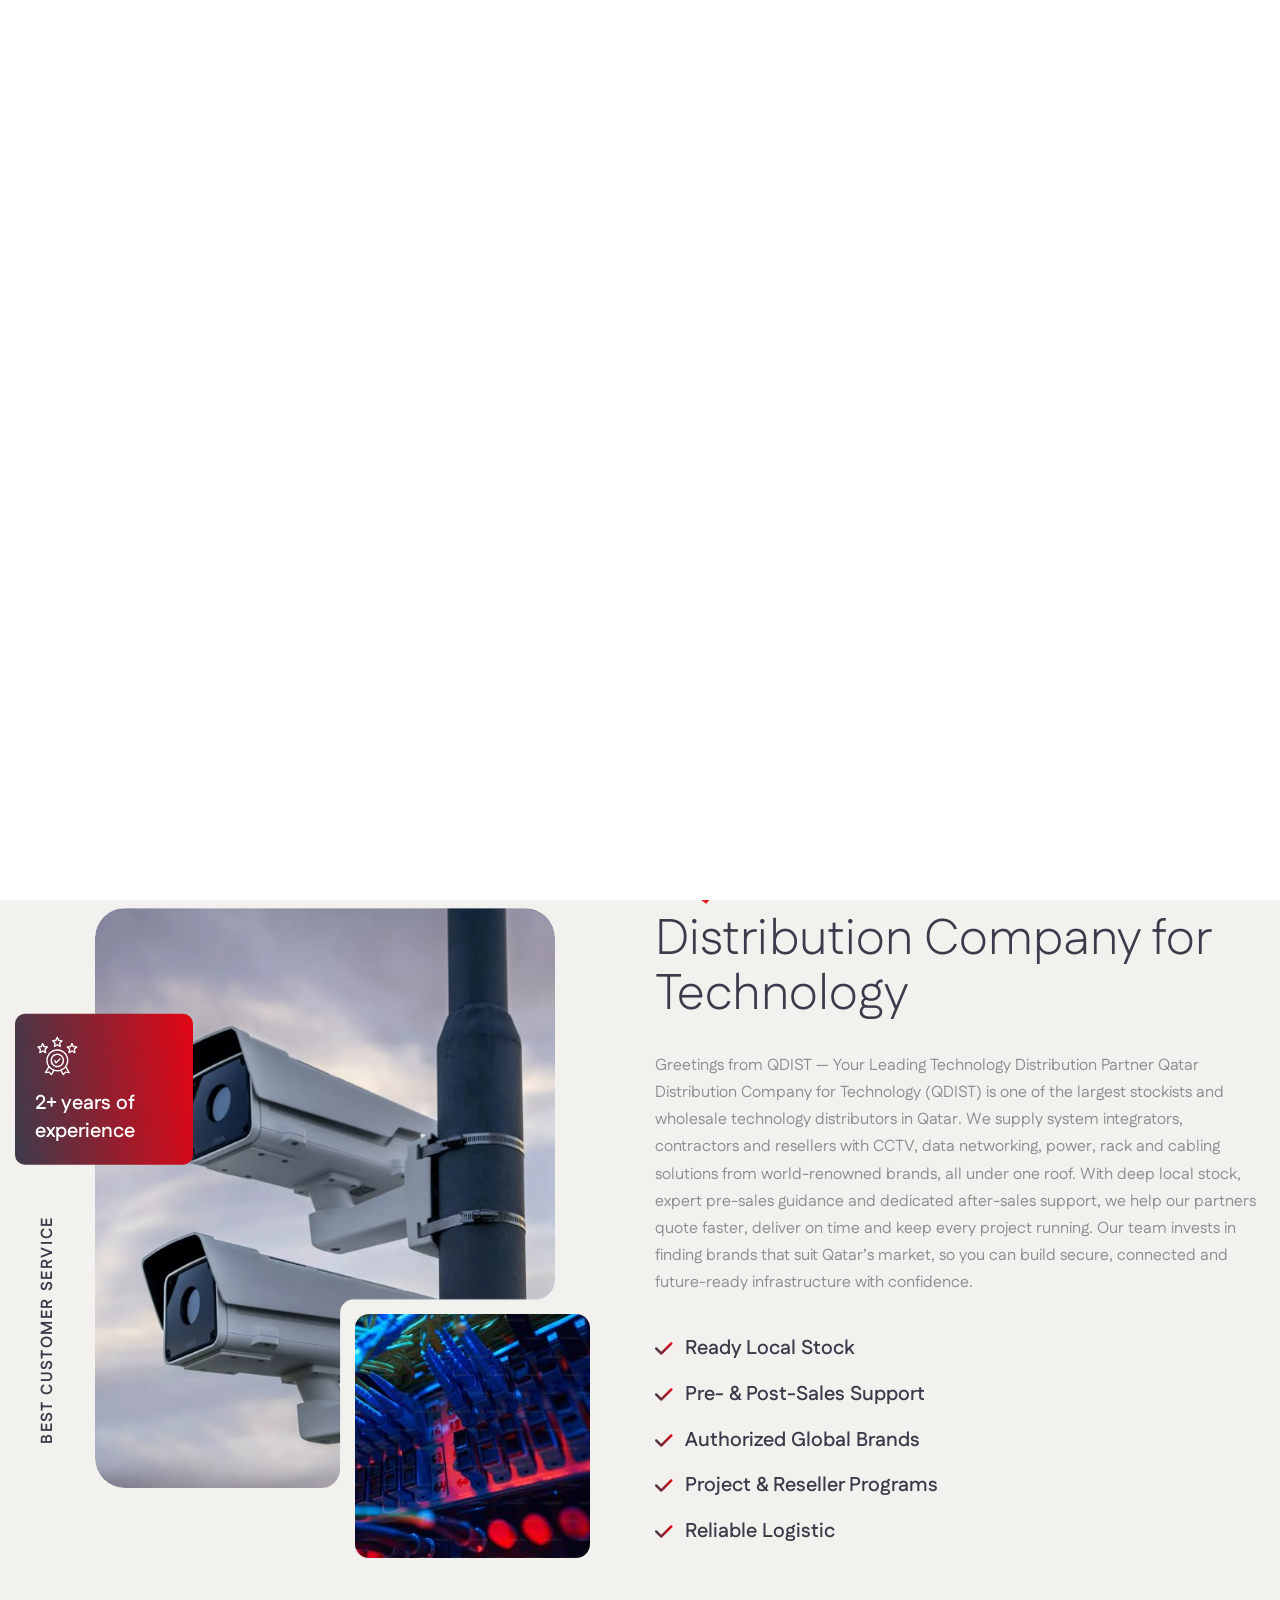
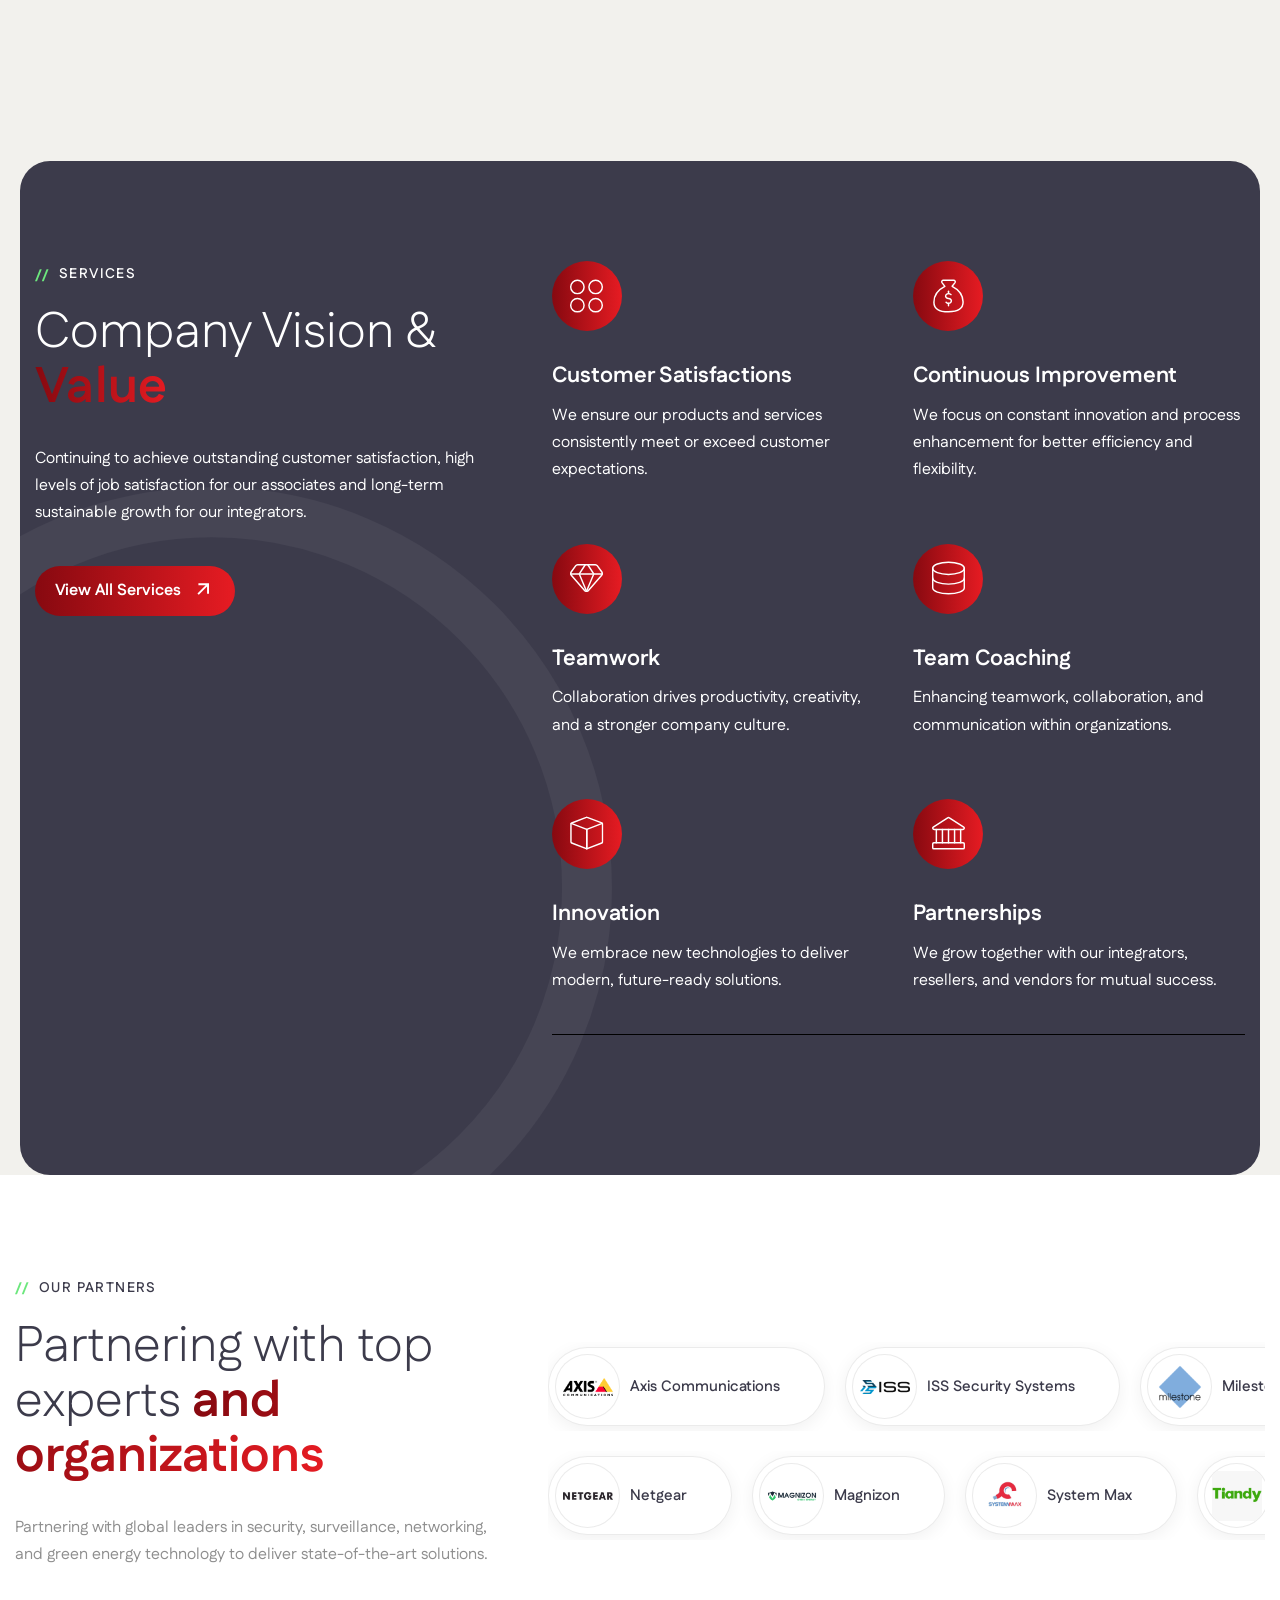
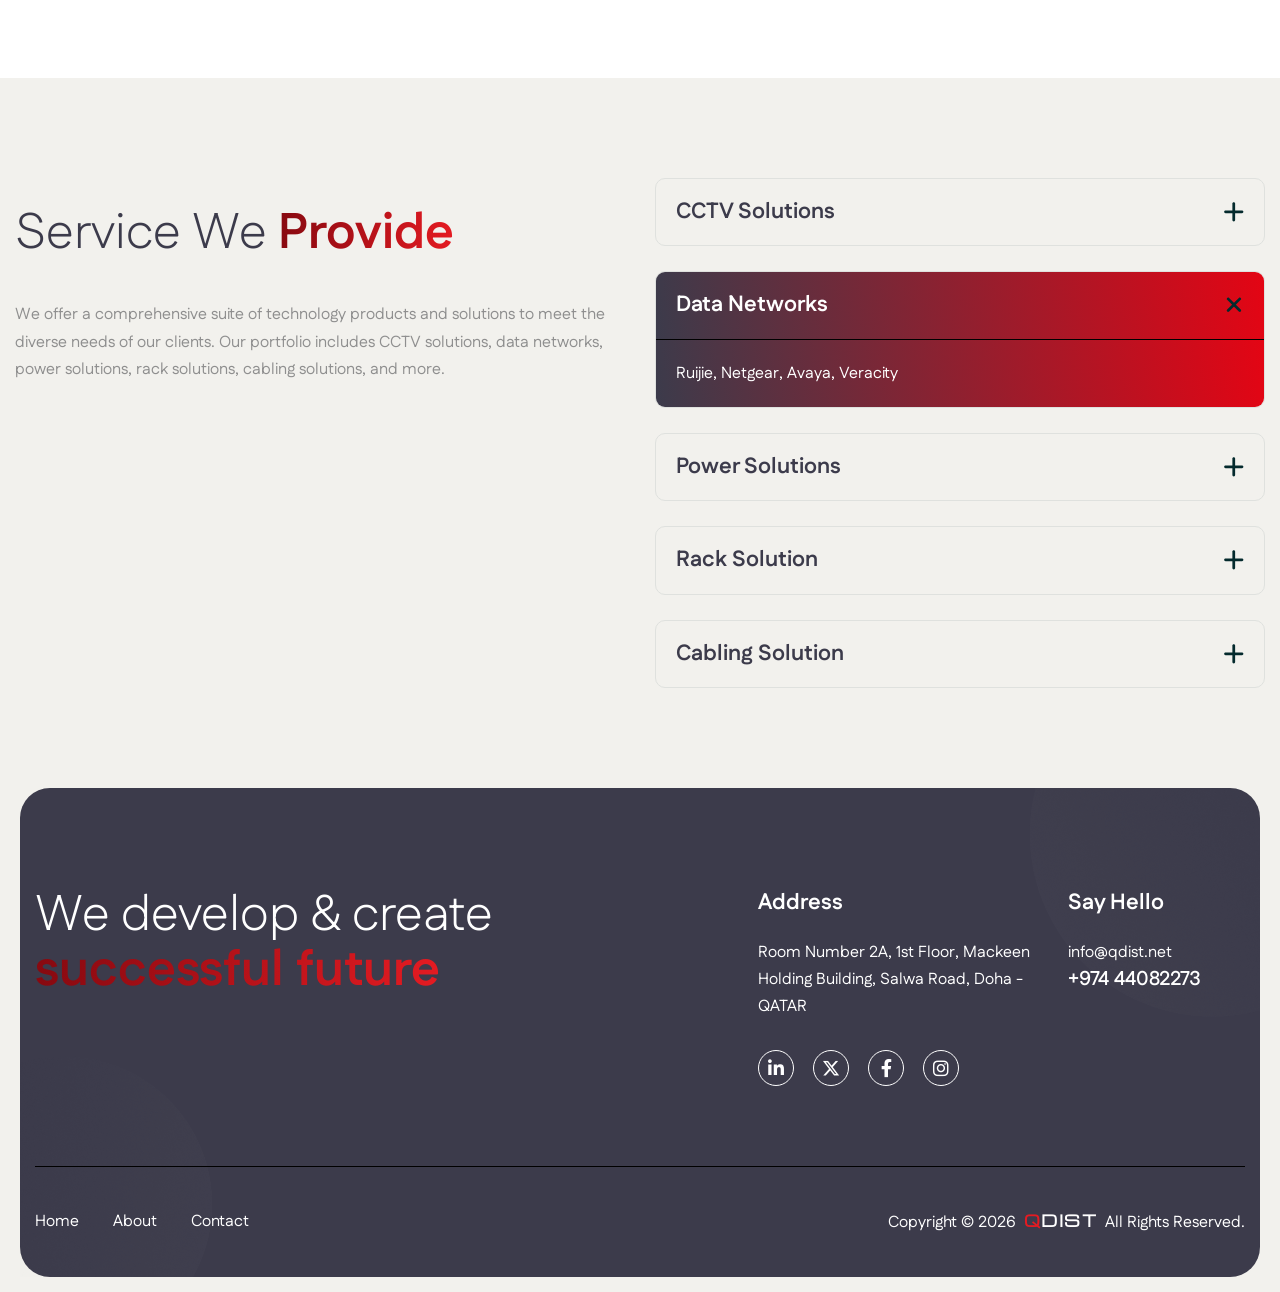
==== commit bf06dd68: "new" ====
--- a/index.html
+++ b/index.html
@@ -40,7 +40,7 @@
     <!-- Mouse Cursor Css File -->
     <link rel="stylesheet" href="css/mousecursor.css">
     <!-- Main Custom Css -->
-    <link href="css/custom.css?v=3.2" rel="stylesheet" media="screen">
+    <link href="css/custom.css?v=3.3" rel="stylesheet" media="screen">
     <link rel="stylesheet" href="css/mil-preloader.css">
 </head>
 <style>
--- a/css/custom.css
+++ b/css/custom.css
@@ -460,13 +460,18 @@
 header.main-header {
     position: relative;
     z-index: 100;
-    margin-top: 50px;
-    padding: 0 30px;
+    width: 100%;
+    max-width: 1800px;
+    margin: 40px auto 0;
+    padding: 0 45px;
+    box-sizing: border-box;
 }
 
 .main-header .container-fluid {
     position: relative;
-    padding-bottom: 20px;
+    padding-bottom: 15px;
+    padding-left: 0;
+    padding-right: 0;
 }
 
 .main-header .container-fluid::before {
@@ -474,10 +479,10 @@
     display: block;
     position: absolute;
     bottom: 0;
-    left: 15px;
+    left: 0;
     right: 0;
     border-bottom: 1px solid var(--dark-divider-color);
-    width: calc(100% - 30px);
+    width: 100%;
 }
 
 header.main-header .header-sticky {
@@ -813,10 +818,10 @@
 .hero {
     position: relative;
     background-color: var(--primary-color);
-    padding: 250px 30px 60px;
-    margin-top: -120px;
+    padding: 185px 45px 50px;
+    margin-top: -115px;
     overflow: hidden;
-    
+    border-radius: 30px;
 }
 
 .hero-bg-slideshow {
@@ -964,6 +969,7 @@
     width: 100%;
     max-width: 1560px;
     margin: 0 auto;
+    padding: 0 10px;
     z-index: 2;
 }
 
@@ -988,9 +994,11 @@
 }
 
 .hero-marquee-box {
-    margin-top: 50px;
-    padding-top: 25px;
+    margin-top: 35px;
+    padding-top: 20px;
+    padding-bottom: 5px;
     border-top: 1px solid rgba(255, 255, 255, 0.15);
+    overflow: hidden;
 }
 
 .hero-marquee-title {
@@ -2732,8 +2740,9 @@
     background-position: center center;
     background-size: cover;
     overflow: hidden;
-    padding: 250px 0 140px;
-    margin-top: -120px;
+    padding: 185px 0 110px;
+    margin-top: -115px;
+    border-radius: 30px;
 }
 
 .page-header:before {
@@ -4656,9 +4665,57 @@
         margin-right: 50px;
         max-width: 100%;
     }
+    header.main-header {
+        width: calc(100% - 100px);
+        margin-left: 50px;
+        margin-right: 50px;
+        margin-top: 35px;
+        padding: 0 40px;
+        max-width: 100%;
+        box-sizing: border-box;
+    }
 }
 
 @media only screen and (max-width: 1560px) {
+    .bg-section {
+        width: calc(100% - 40px);
+        margin-left: 20px;
+        margin-right: 20px;
+    }
+    header.main-header {
+        width: calc(100% - 40px);
+        margin-left: 20px;
+        margin-right: 20px;
+        margin-top: 25px;
+        padding: 0 35px;
+        max-width: 100%;
+        box-sizing: border-box;
+    }
+    .navbar {
+        max-width: 100%;
+    }
+    .hero.hero-slider-layout .hero-pagination {
+        padding-left: 0;
+        margin: 0 0 0 45px;
+    }
+    .export-coaching-step {
+        padding-right: 80px;
+    }
+    .page-header-box {
+        max-width: 100%;
+    }
+    .main-footer {
+        margin-bottom: 15px;
+    }
+}
+
+@media only screen and (max-width: 1366px) {
+    .export-coaching-step {
+        padding-right: 50px;
+    }
+}
+
+@media only screen and (max-width: 1024px) {
     .bg-section {
         width: calc(100% - 30px);
         margin-left: 15px;
@@ -4668,35 +4725,7 @@
         width: calc(100% - 30px);
         margin-left: 15px;
         margin-right: 15px;
-        margin-top: 15px;
-    }
-    .navbar {
-        max-width: 100%;
-    }
-    .hero.hero-slider-layout .hero-pagination {
-        padding-left: 0;
-        margin: 0 0 0 45px;
-    }
-    .export-coaching-step {
-        padding-right: 80px;
-    }
-    .page-header-box {
-        max-width: 100%;
-    }
-    .main-footer {
-        margin-bottom: 15px;
-    }
-}
-
-@media only screen and (max-width: 1366px) {
-    .export-coaching-step {
-        padding-right: 50px;
-    }
-}
-
-@media only screen and (max-width: 1024px) {
-    header.main-header {
-        padding: 0px;
+        padding: 0 25px;
     }
     .main-menu .nav-menu-wrapper {
         margin-left: 20px;
@@ -4705,7 +4734,8 @@
         padding: 10px !important;
     }
     .hero {
-        padding: 350px 0px 100px;
+        padding: 190px 25px 50px;
+        margin-top: -110px;
     }
     .export-coaching-step {
         padding-right: 20px;
@@ -4717,7 +4747,10 @@
 
 @media only screen and (max-width: 991px) {
     header.main-header {
-        padding: 0;
+        width: calc(100% - 30px);
+        margin-left: 15px;
+        margin-right: 15px;
+        padding: 0 15px;
     }
     .navbar {
         padding: 20px 0 0;
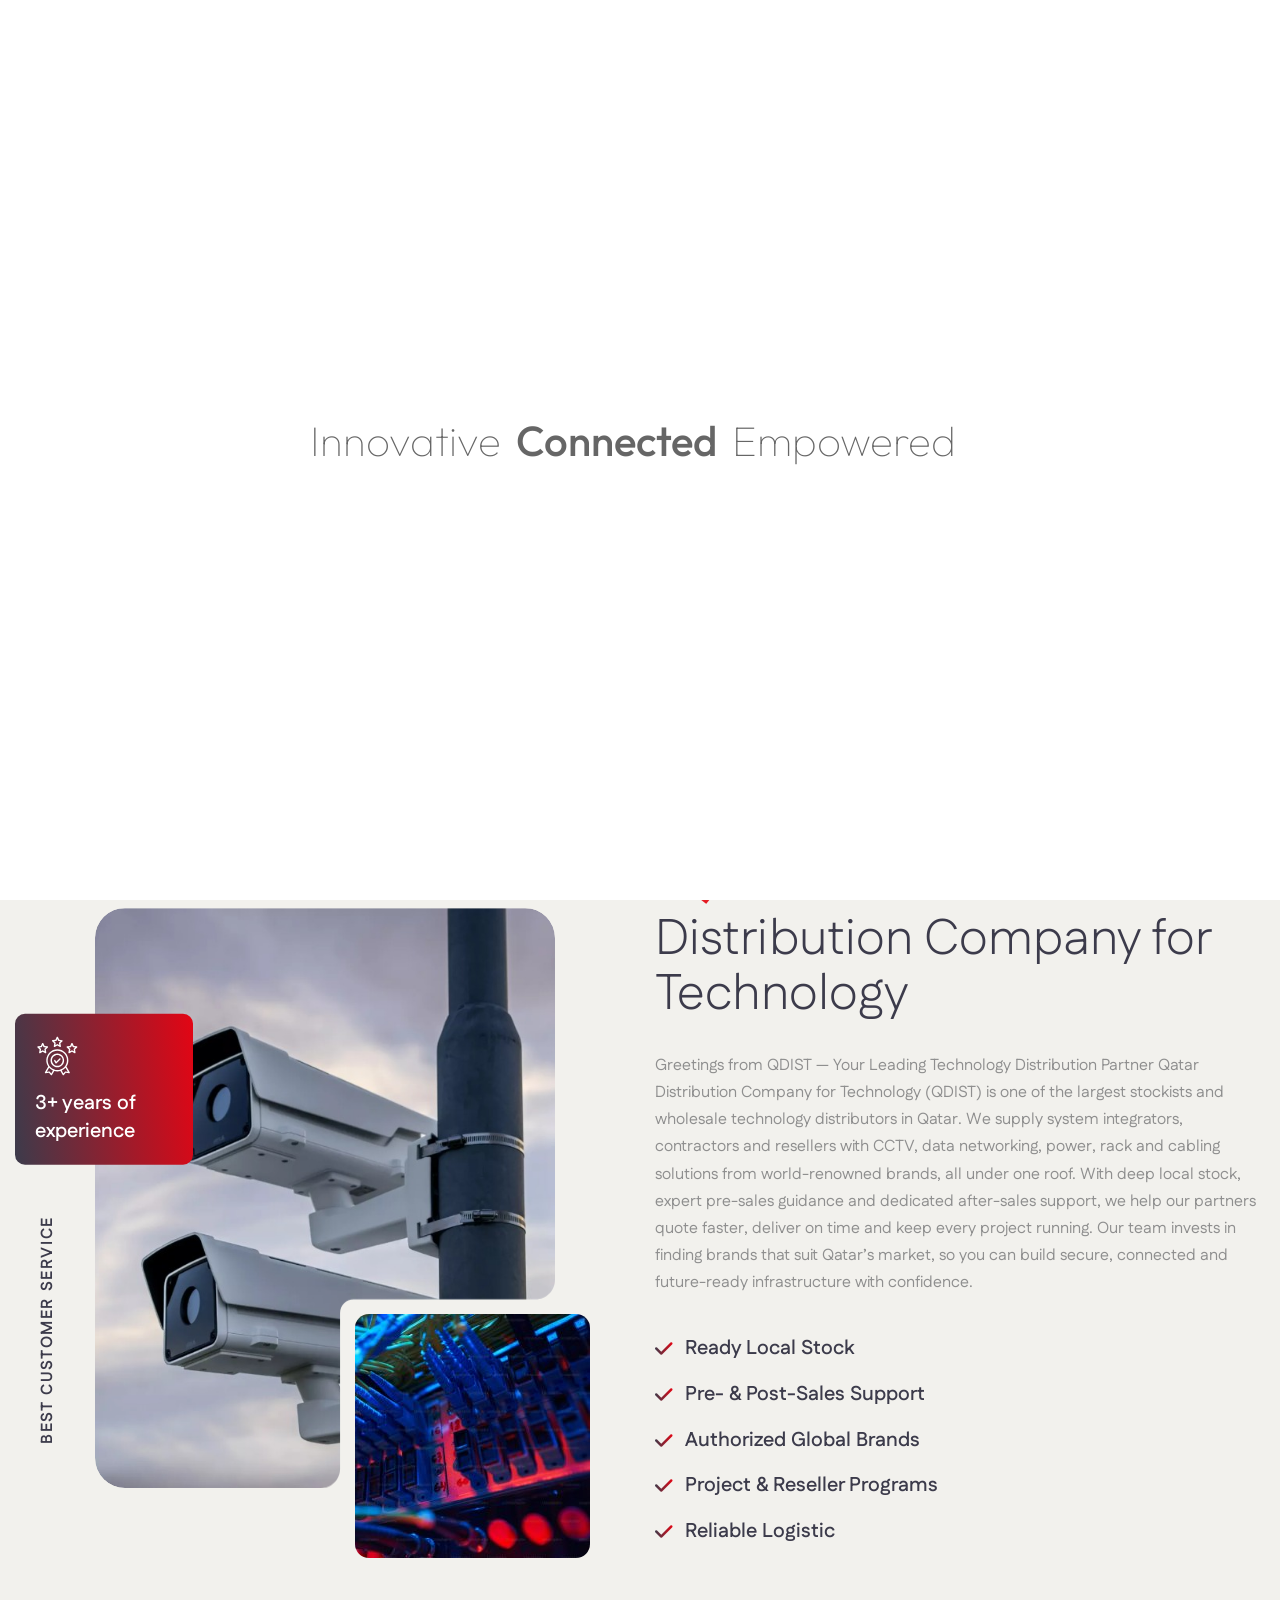
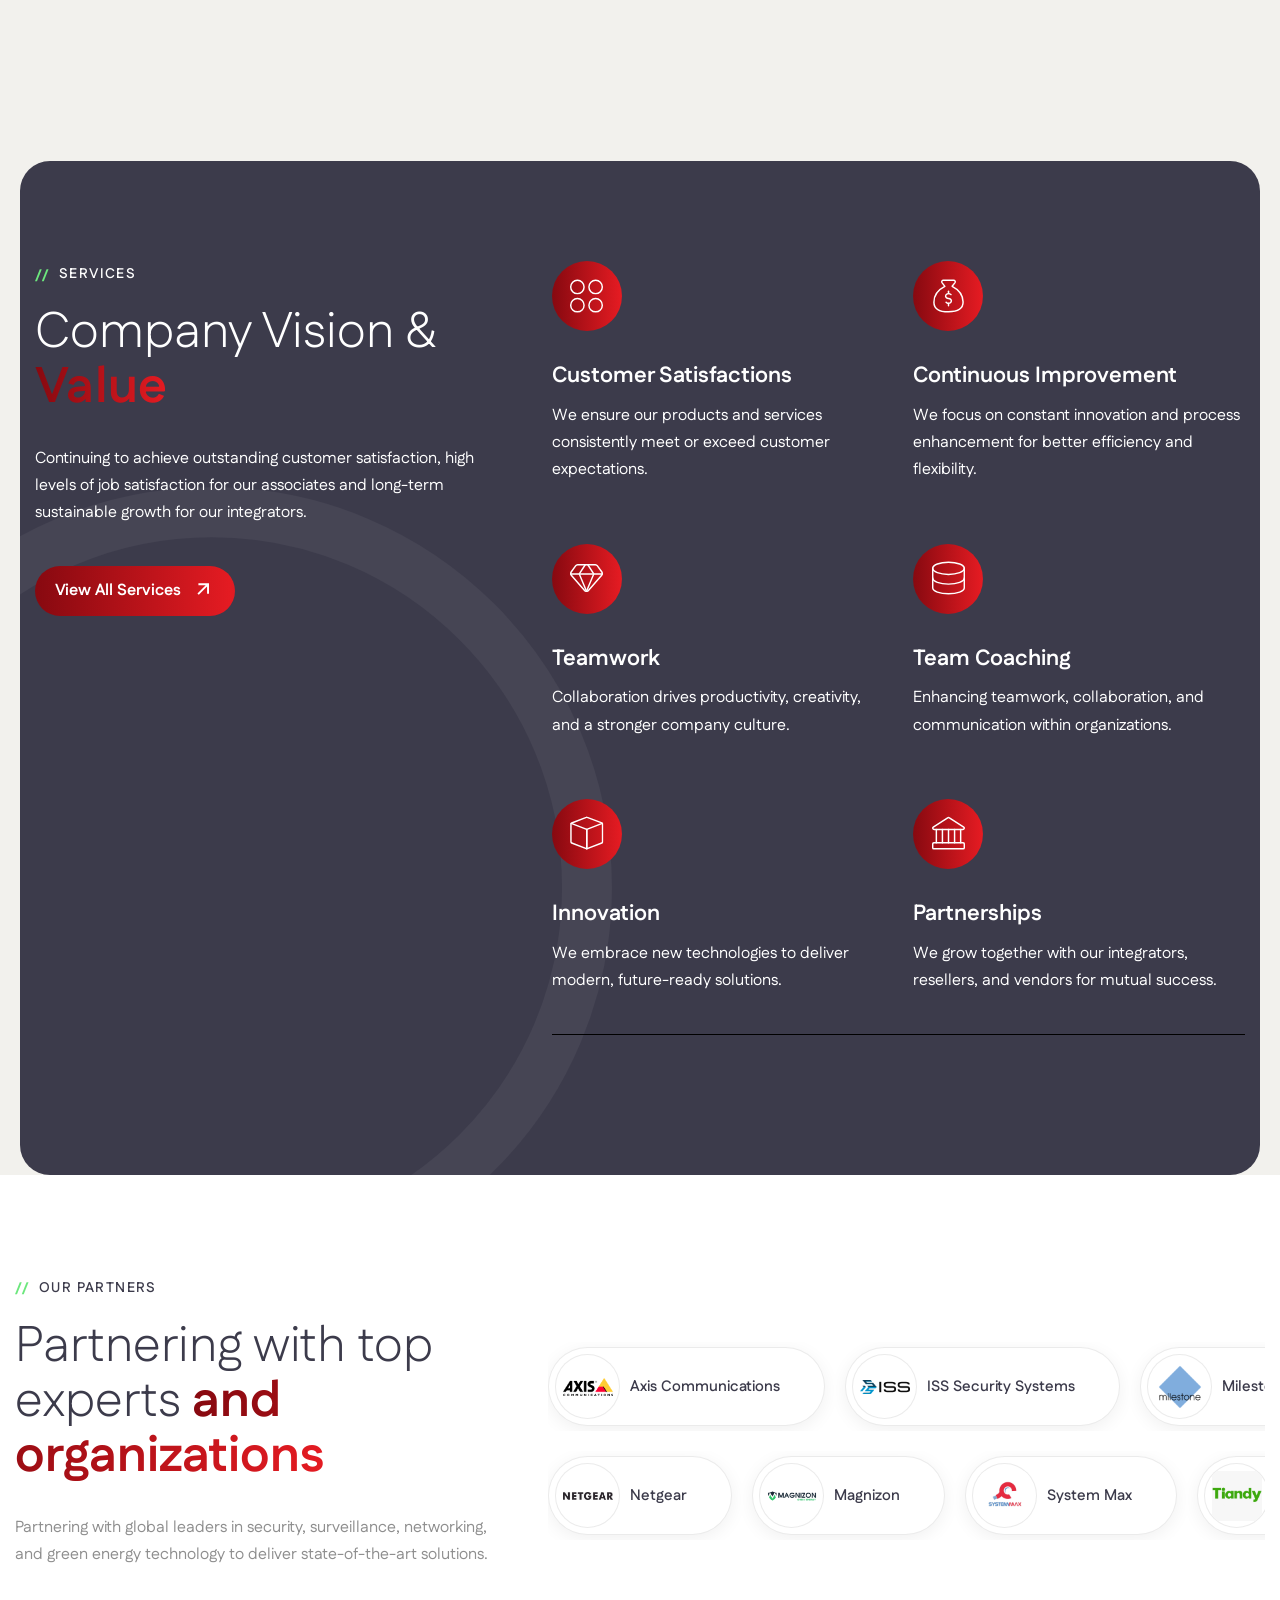
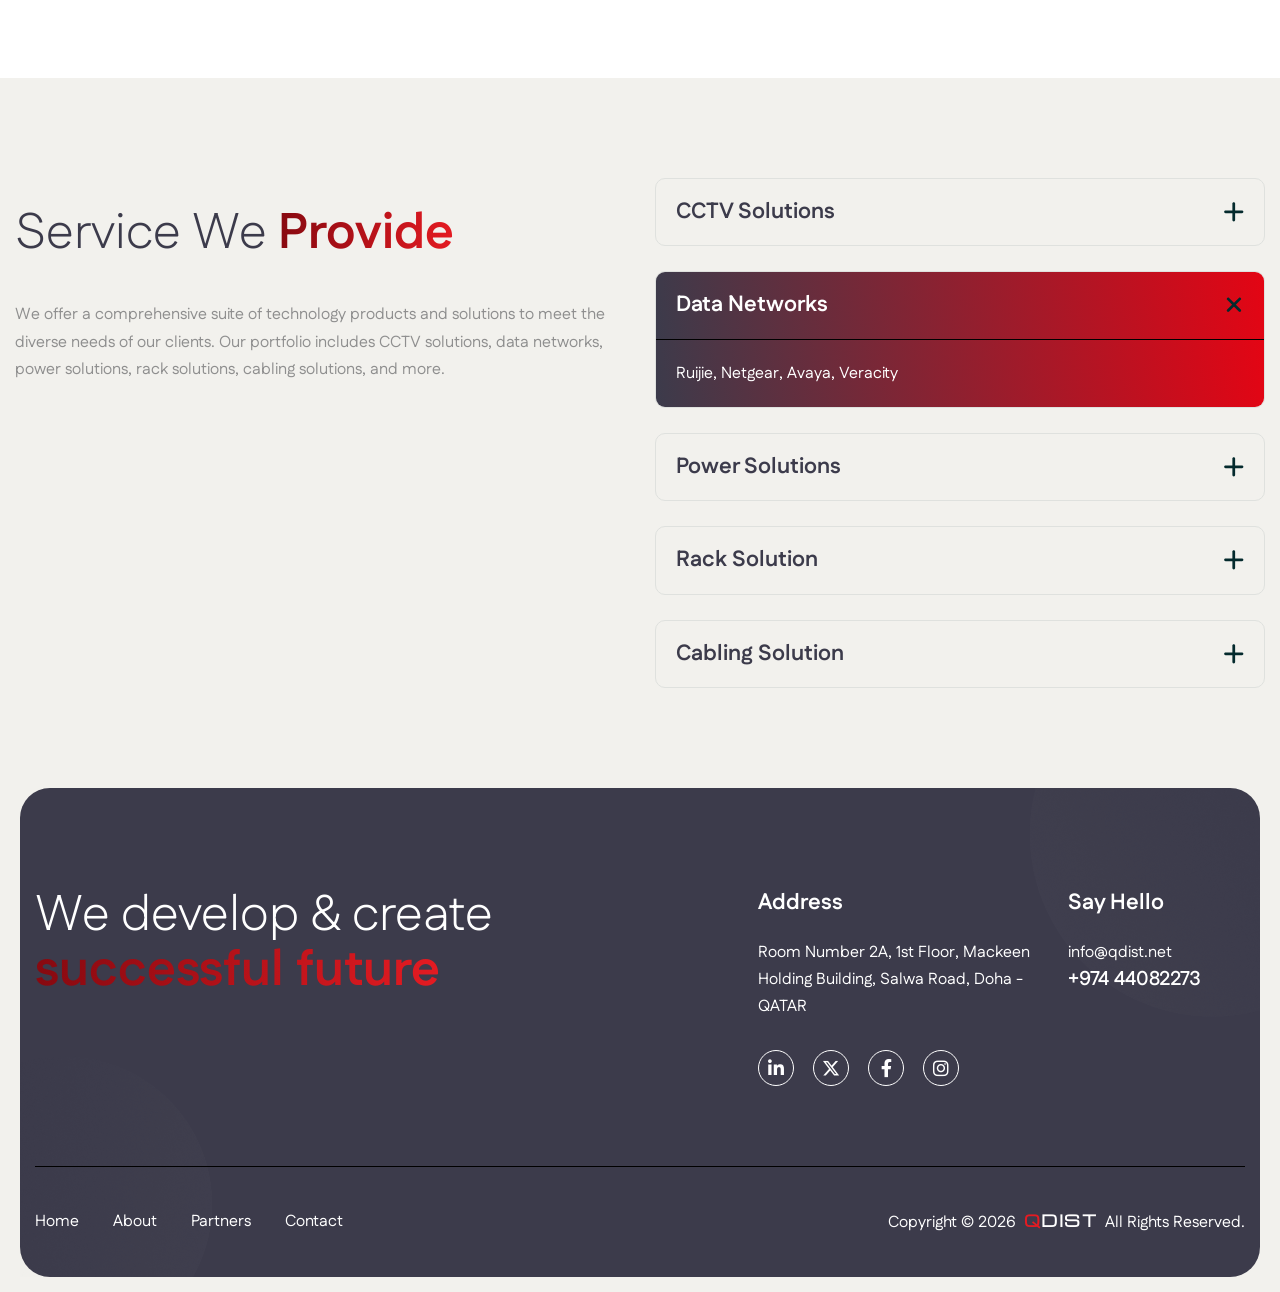
==== commit bcf02bfa: "new" ====
--- a/index.html
+++ b/index.html
@@ -41,7 +41,7 @@
     <link rel="stylesheet" href="css/mousecursor.css">
     <!-- Main Custom Css -->
     <link href="css/custom.css?v=3.3" rel="stylesheet" media="screen">
-    <link rel="stylesheet" href="css/mil-preloader.css">
+    <link rel="stylesheet" href="css/mil-preloader.css?v=2">
 </head>
 <style>
     @import url('https://fonts.googleapis.com/css2?family=Agdasima:wght@400;700&family=Bonheur+Royale&family=Michroma&display=swap');
@@ -95,6 +95,7 @@
                             <ul class="navbar-nav mr-auto" id="menu">
                                 <li class="nav-item active"><a class="nav-link" style="font-size: large;" href="./">Home</a></li>
                                 <li class="nav-item"><a class="nav-link" style="font-size: large;" href="service.html">About Us</a></li>
+                                <li class="nav-item"><a class="nav-link" style="font-size: large;" href="partners.html">Partners</a></li>
                                 <li class="nav-item mobile-menu-btn"><a class="nav-link" style="font-size: large;" href="contact.html#google-map"><i class="fa-solid fa-location-dot" style="margin-right: 8px;"></i>Location</a></li>
                                 <li class="nav-item mobile-menu-btn contact-btn"><a class="nav-link" style="font-size: large;" href="contact.html">Contact Us</a></li>
                             </ul>
@@ -1000,7 +1001,7 @@
                             <ul>
                                 <li><a href="./">home</a></li>
                                 <li><a href="service.html">about</a></li>
- 
+                                <li><a href="partners.html">partners</a></li>
                                 <li><a href="contact.html">contact</a></li>
                             </ul>
                         </div>
--- a/css/custom.css
+++ b/css/custom.css
@@ -6083,4 +6083,314 @@
         padding: 15px;
         margin-top: 10px;
     }
-}+}
+
+/* ==========================================================================
+   Partners Page Styles
+   ========================================================================== */
+.page-partners {
+    padding: 100px 0 70px;
+    background: #ffffff;
+}
+
+.partner-showcase-grid {
+    display: grid;
+    grid-template-columns: repeat(3, 1fr);
+    gap: 30px;
+    margin-top: 50px;
+}
+
+.partner-showcase-card {
+    background: #ffffff;
+    border: 1px solid rgba(60, 59, 75, 0.12);
+    border-radius: 24px;
+    padding: 35px 30px;
+    display: flex;
+    flex-direction: column;
+    height: 100%;
+    transition: all 0.35s ease;
+    box-shadow: 0 4px 20px rgba(0, 0, 0, 0.03);
+    position: relative;
+    overflow: hidden;
+}
+
+.partner-showcase-card::before {
+    content: '';
+    position: absolute;
+    top: 0;
+    left: 0;
+    right: 0;
+    height: 4px;
+    background: transparent;
+    transition: background 0.35s ease;
+}
+
+.partner-showcase-card:hover {
+    transform: translateY(-7px);
+    border-color: rgba(228, 27, 34, 0.3);
+    box-shadow: 0 20px 40px rgba(60, 59, 75, 0.1);
+}
+
+.partner-showcase-card:hover::before {
+    background: #E41B22;
+}
+
+.partner-card-header {
+    display: flex;
+    align-items: center;
+    justify-content: space-between;
+    gap: 15px;
+    margin-bottom: 22px;
+    padding-bottom: 20px;
+    border-bottom: 1px solid rgba(60, 59, 75, 0.08);
+}
+
+.partner-card-logo {
+    height: 55px;
+    display: flex;
+    align-items: center;
+    justify-content: flex-start;
+    max-width: 170px;
+}
+
+.partner-card-logo img {
+    max-height: 50px;
+    max-width: 160px;
+    width: auto;
+    object-fit: contain;
+    filter: grayscale(15%);
+    transition: filter 0.3s ease;
+}
+
+.partner-showcase-card:hover .partner-card-logo img {
+    filter: grayscale(0%);
+}
+
+.partner-category-badge {
+    display: inline-block;
+    padding: 5px 12px;
+    font-size: 11px;
+    font-weight: 700;
+    letter-spacing: 0.5px;
+    text-transform: uppercase;
+    color: #E41B22;
+    background: rgba(228, 27, 34, 0.08);
+    border-radius: 50px;
+    white-space: nowrap;
+}
+
+.partner-card-title {
+    font-size: 20px;
+    font-weight: 700;
+    color: #3C3B4B;
+    margin-bottom: 12px;
+    line-height: 1.35;
+}
+
+.partner-card-desc {
+    font-size: 15px;
+    line-height: 1.65;
+    color: #656470;
+    margin-bottom: 22px;
+    flex-grow: 1;
+}
+
+.partner-tags {
+    display: flex;
+    flex-wrap: wrap;
+    gap: 8px;
+    margin-top: auto;
+    padding-top: 15px;
+    border-top: 1px dashed rgba(60, 59, 75, 0.12);
+}
+
+.partner-tag {
+    font-size: 12px;
+    font-weight: 500;
+    color: #3C3B4B;
+    background: #F2F1ED;
+    padding: 4px 10px;
+    border-radius: 6px;
+    display: inline-block;
+}
+
+/* Partner Pillars Section */
+.partner-pillars-section {
+    padding: 90px 0;
+    background: #F2F1ED;
+}
+
+.pillar-card {
+    background: #ffffff;
+    border-radius: 20px;
+    padding: 35px 28px;
+    height: 100%;
+    transition: all 0.3s ease;
+    border: 1px solid rgba(60, 59, 75, 0.06);
+}
+
+.pillar-card:hover {
+    transform: translateY(-5px);
+    box-shadow: 0 15px 35px rgba(0, 0, 0, 0.06);
+}
+
+.pillar-number {
+    font-family: 'Michroma', sans-serif;
+    font-size: 28px;
+    font-weight: 700;
+    color: #E41B22;
+    margin-bottom: 15px;
+    display: block;
+}
+
+.pillar-title {
+    font-size: 20px;
+    font-weight: 700;
+    color: #3C3B4B;
+    margin-bottom: 12px;
+}
+
+.pillar-desc {
+    font-size: 15px;
+    line-height: 1.6;
+    color: #656470;
+    margin-bottom: 0;
+}
+
+/* Partner CTA Box */
+.partner-cta-section {
+    padding: 40px 0 100px;
+    background: #F2F1ED;
+}
+
+.partner-cta-box {
+    background-color: var(--primary-color);
+    background-image: linear-gradient(135deg, rgba(60, 59, 75, 0.96) 0%, rgba(25, 24, 33, 0.98) 100%);
+    border-radius: 30px;
+    padding: 70px 50px;
+    text-align: center;
+    color: #ffffff;
+    position: relative;
+    overflow: hidden;
+    border: 1px solid rgba(255, 255, 255, 0.1);
+}
+
+.partner-cta-box h2 {
+    font-size: 38px;
+    font-weight: 700;
+    color: #ffffff;
+    margin-bottom: 18px;
+}
+
+.partner-cta-box h2 span {
+    color: #E41B22;
+}
+
+.partner-cta-box p {
+    font-size: 17px;
+    color: #cfced5;
+    max-width: 720px;
+    margin: 0 auto 35px;
+    line-height: 1.65;
+}
+
+.partner-cta-actions {
+    display: flex;
+    justify-content: center;
+    gap: 15px;
+    flex-wrap: wrap;
+}
+
+.partner-cta-actions .btn-default {
+    background: #E41B22;
+    color: #ffffff;
+    border: none;
+    padding: 14px 32px;
+    border-radius: 50px;
+    font-weight: 600;
+    text-transform: uppercase;
+    font-size: 14px;
+    letter-spacing: 0.5px;
+    transition: all 0.3s ease;
+    display: inline-flex;
+    align-items: center;
+    gap: 8px;
+}
+
+.partner-cta-actions .btn-default:hover {
+    background: #ffffff;
+    color: #3C3B4B;
+    transform: translateY(-2px);
+}
+
+.partner-cta-actions .btn-outline {
+    background: transparent;
+    color: #ffffff;
+    border: 2px solid rgba(255, 255, 255, 0.35);
+    padding: 12px 30px;
+    border-radius: 50px;
+    font-weight: 600;
+    text-transform: uppercase;
+    font-size: 14px;
+    letter-spacing: 0.5px;
+    transition: all 0.3s ease;
+    display: inline-flex;
+    align-items: center;
+    gap: 8px;
+    text-decoration: none;
+}
+
+.partner-cta-actions .btn-outline:hover {
+    border-color: #ffffff;
+    background: rgba(255, 255, 255, 0.1);
+    color: #ffffff;
+}
+
+@media only screen and (max-width: 991px) {
+    .partner-showcase-grid {
+        grid-template-columns: repeat(2, 1fr);
+        gap: 20px;
+    }
+    .partner-cta-box {
+        padding: 50px 25px;
+    }
+    .partner-cta-box h2 {
+        font-size: 28px;
+    }
+}
+
+@media only screen and (max-width: 767px) {
+    .partner-showcase-grid {
+        grid-template-columns: 1fr;
+    }
+    .partner-card-header {
+        flex-direction: column;
+        align-items: flex-start;
+    }
+    .partner-cta-actions {
+        flex-direction: column;
+        align-items: stretch;
+    }
+}
+
+
+@media only screen and (max-width: 991px) {
+    .pricing-content {
+        margin-right: 0px;
+        margin-bottom: 40px;
+        position: relative;
+        top: 0;
+    }
+    .pricing-box-content {
+        width: 100%;
+        border-right: none;
+        border-bottom: 1px solid var(--divider-color);
+        padding-right: 0;
+        margin-right: 0;
+        padding-bottom: 30px;
+        margin-bottom: 30px;
+    }
+    .pricing-list {
+        width: 100%;
+    }
+}
--- a/css/mil-preloader.css
+++ b/css/mil-preloader.css
@@ -110,7 +110,7 @@
     position: absolute;
     opacity: 0;
     height: 100%;
-    background-color: rgb(255, 4, 4);
+    background-color: #E41B22;
     top: 0;
     left: 0;
 }
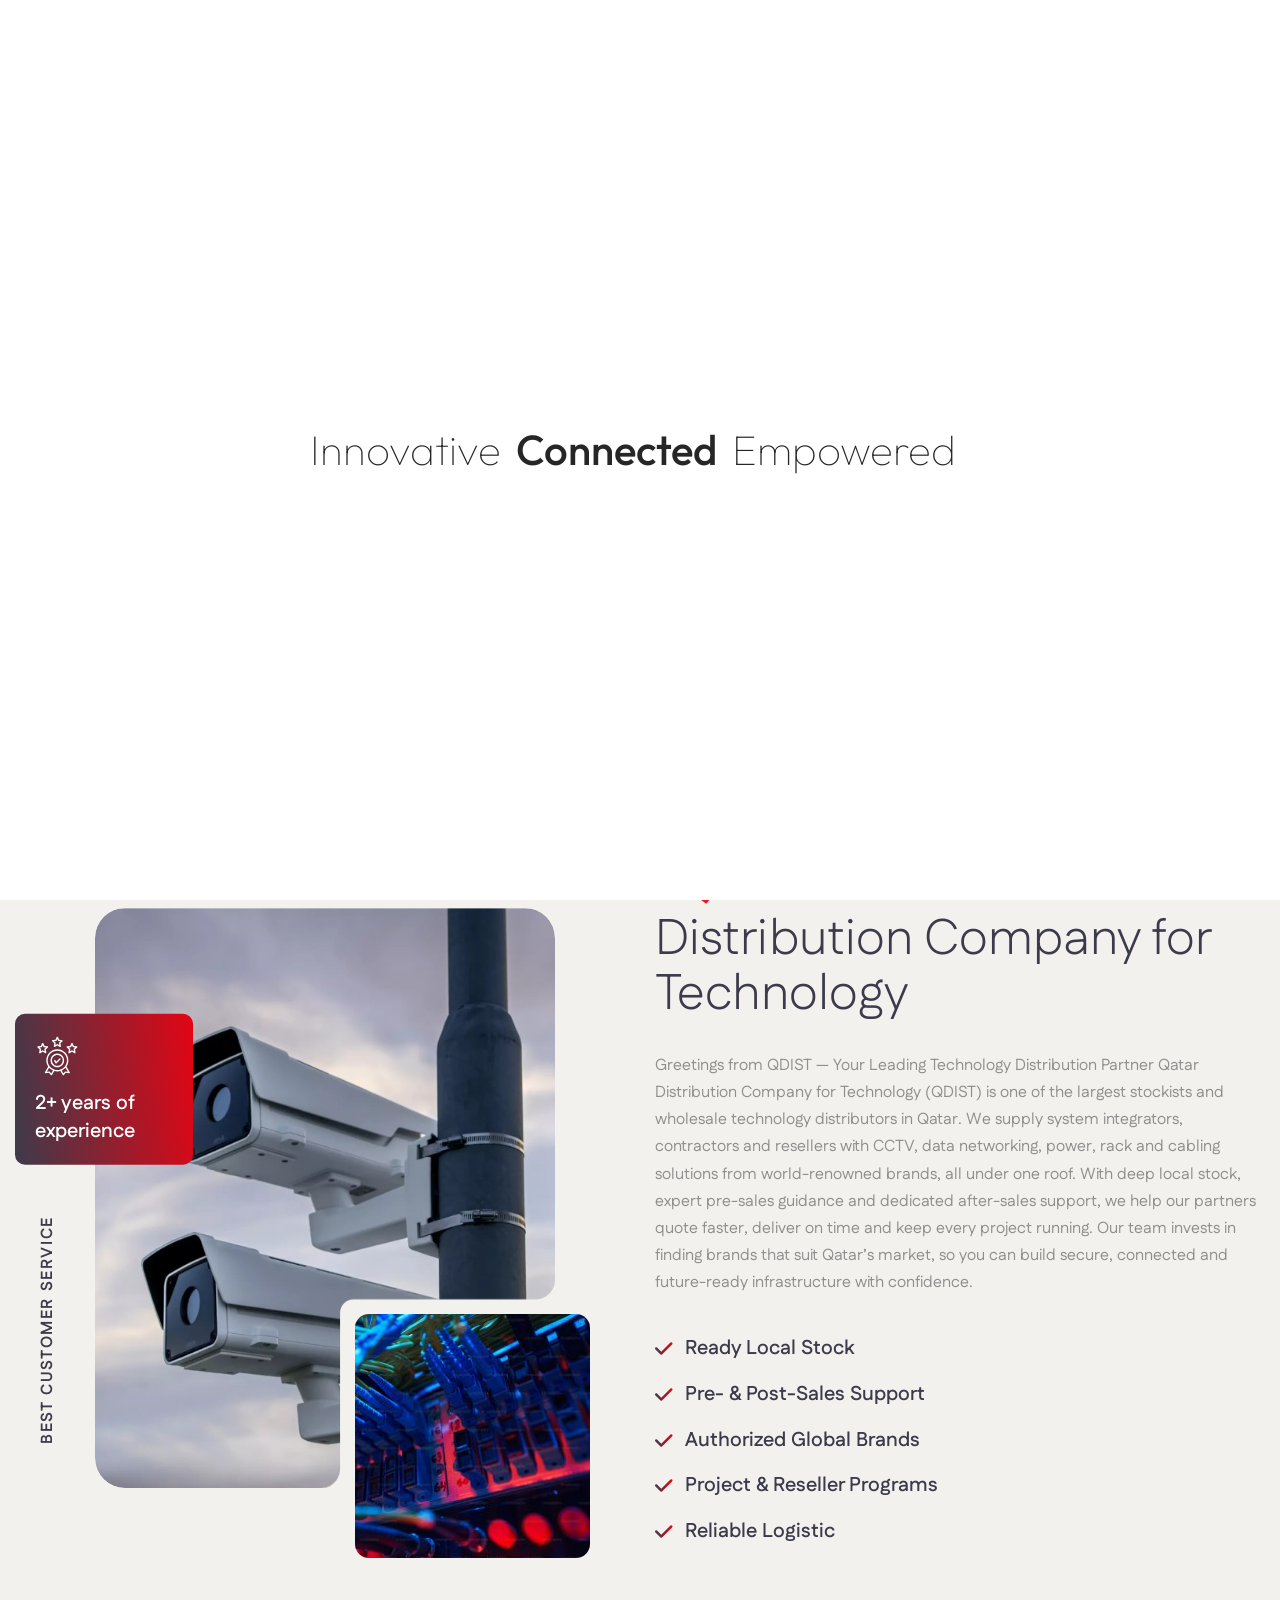
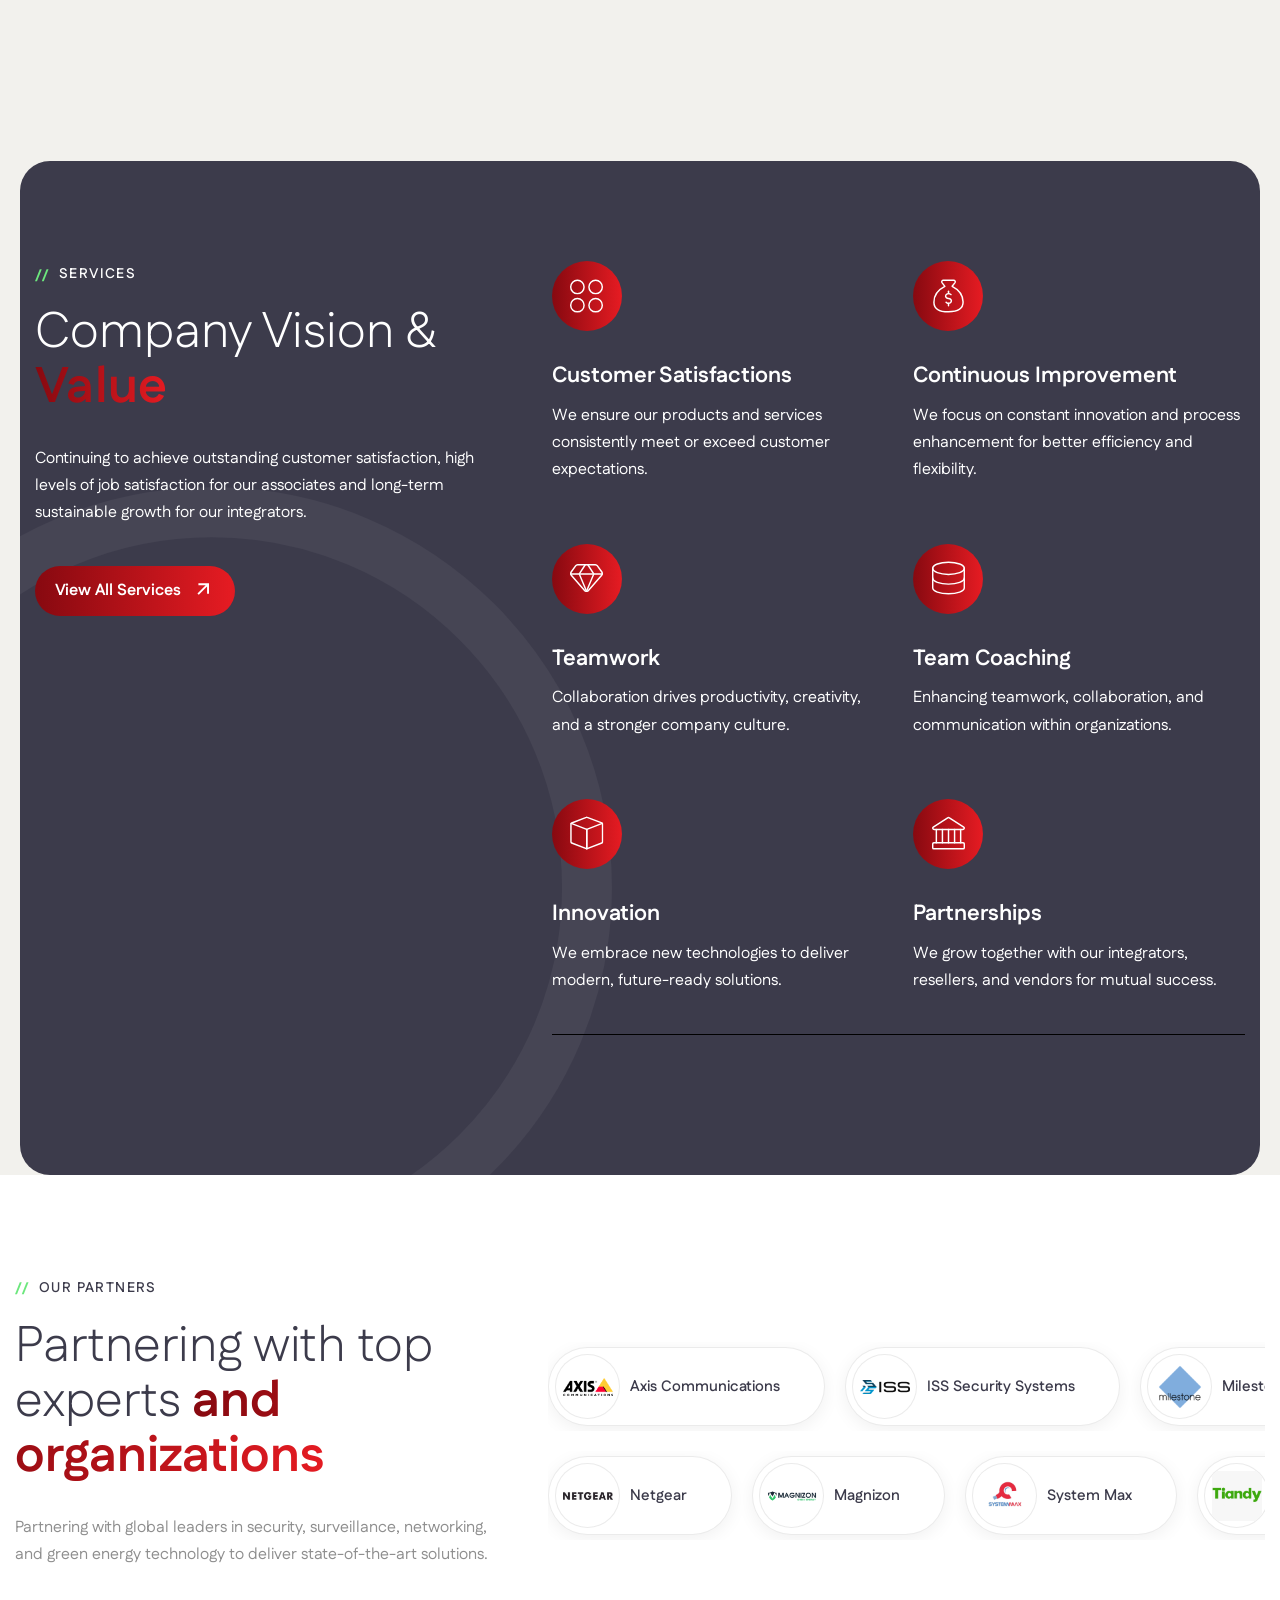
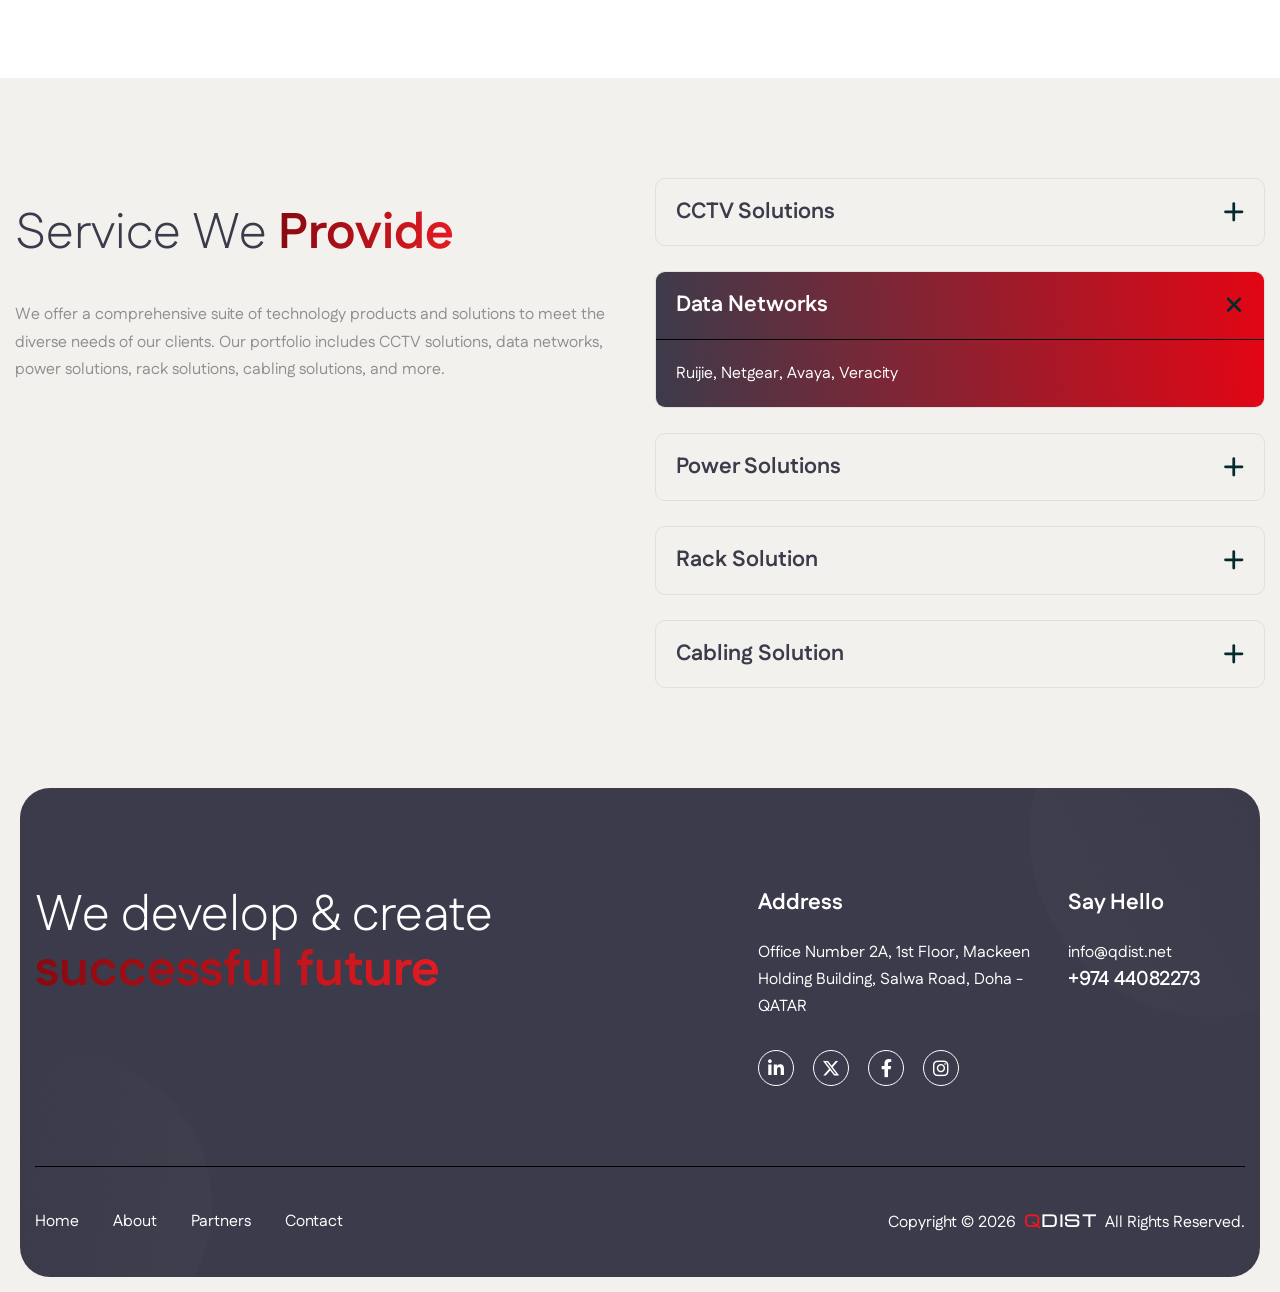
==== commit dfbe4287: "new" ====
--- a/index.html
+++ b/index.html
@@ -43,16 +43,6 @@
     <link href="css/custom.css?v=3.3" rel="stylesheet" media="screen">
     <link rel="stylesheet" href="css/mil-preloader.css?v=2">
 </head>
-<style>
-    @import url('https://fonts.googleapis.com/css2?family=Agdasima:wght@400;700&family=Bonheur+Royale&family=Michroma&display=swap');
-    .agdasima-regular {
-  font-family: "Agdasima", sans-serif;
-  font-weight: 400;
-  font-style: normal;
-  font-size: 60px;
-}
-
-</style>
 <body>
 
 <!-- Preloader Start -->
@@ -965,7 +955,7 @@
                     <!-- Footer Contact Information Start -->
                     <div class="footer-contact-info">
                         <h3><a href="contact.html#google-map" style="color: inherit; text-decoration: none;">address</a></h3>
-                        <p><a href="contact.html#google-map" style="color: inherit; text-decoration: none;">Room Number 2A, 1st Floor, Mackeen Holding Building, Salwa Road, Doha - QATAR</a></p>
+                        <p><a href="contact.html#google-map" style="color: inherit; text-decoration: none;">Office Number 2A, 1st Floor, Mackeen Holding Building, Salwa Road, Doha - QATAR</a></p>
                     </div>
                     <!-- Footer Contact Information End -->
 
@@ -1044,11 +1034,8 @@
     <!-- MagicCursor js file -->
     <script src="js/gsap.min.js"></script>
     <script src="js/magiccursor.js"></script>
-    <!-- Text Effect js file -->
-    <script src="js/SplitText.js"></script>
+    <!-- Scroll Animation js file -->
     <script src="js/ScrollTrigger.min.js"></script>
-    <!-- YTPlayer js File -->
-    <script src="js/jquery.mb.YTPlayer.min.js"></script>
     <!-- Wow js file -->
     <script src="js/wow.js"></script>
     <!-- Main Custom js file -->
